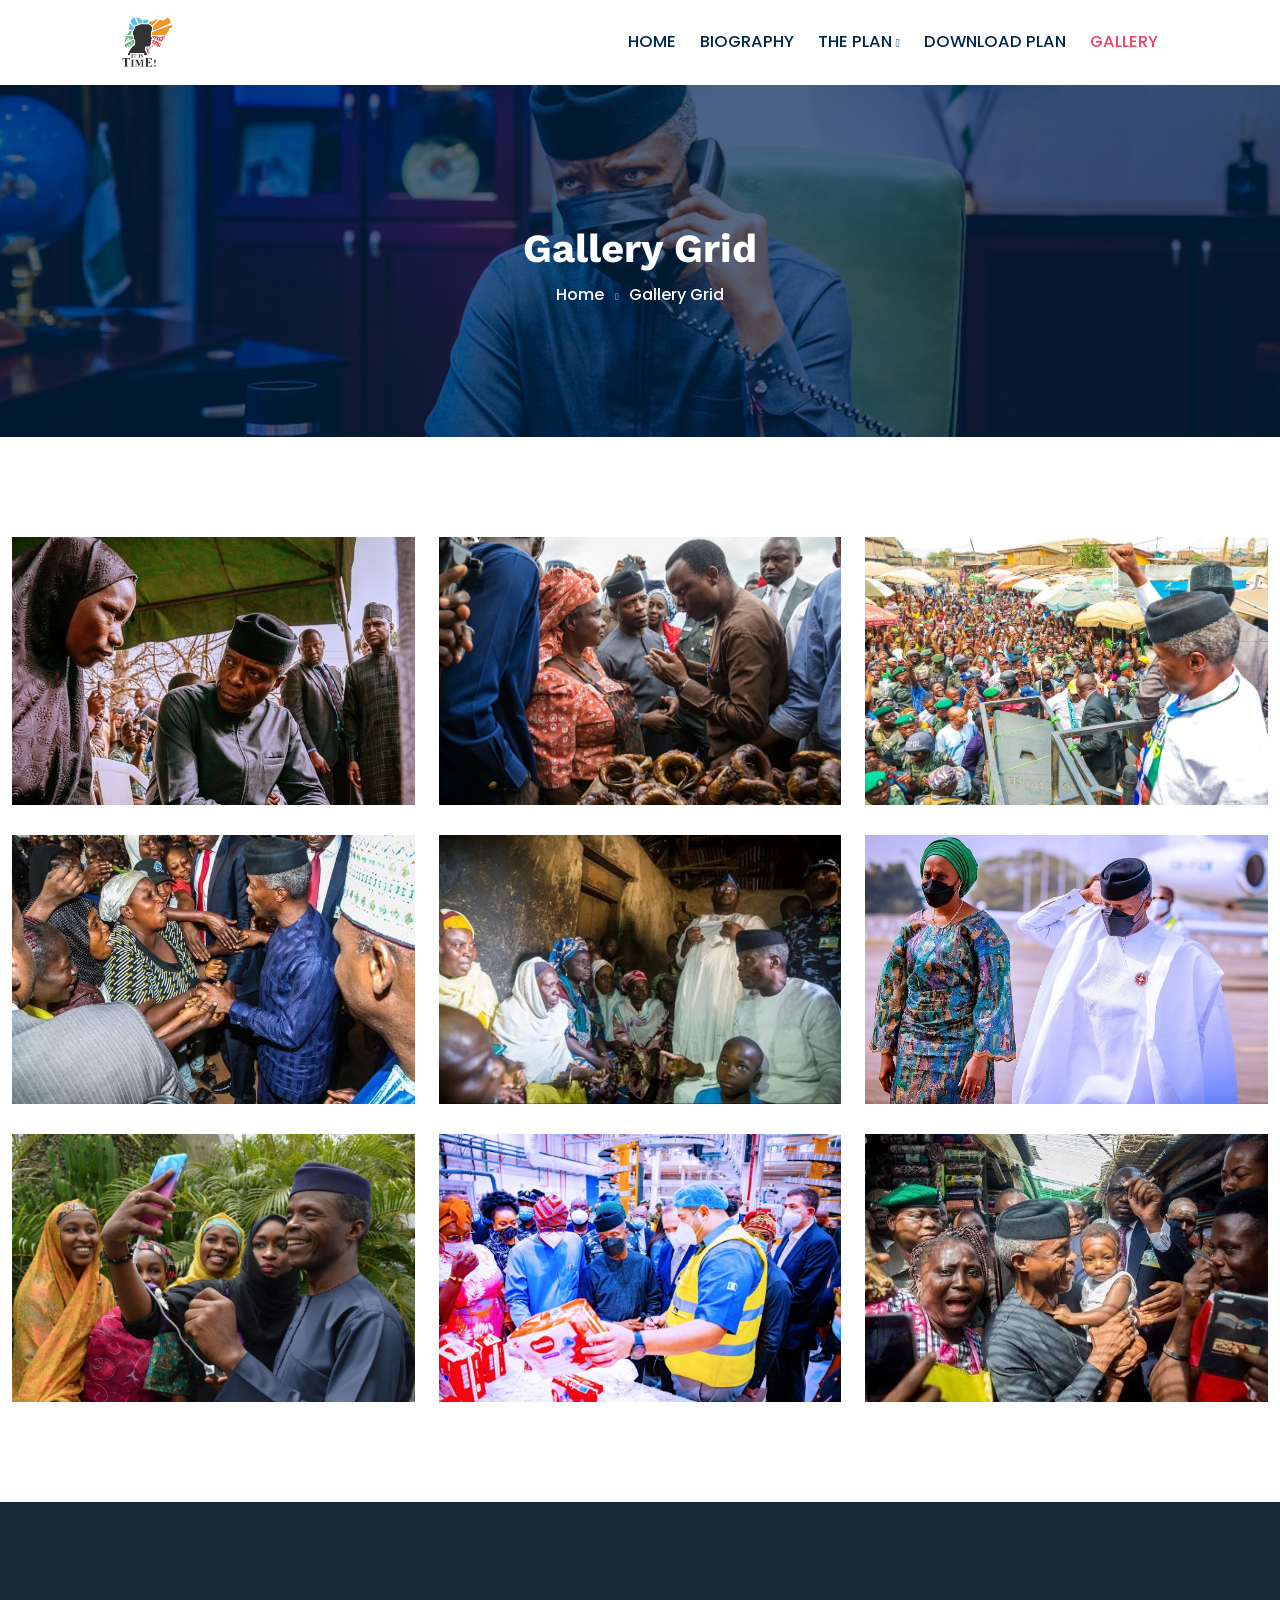
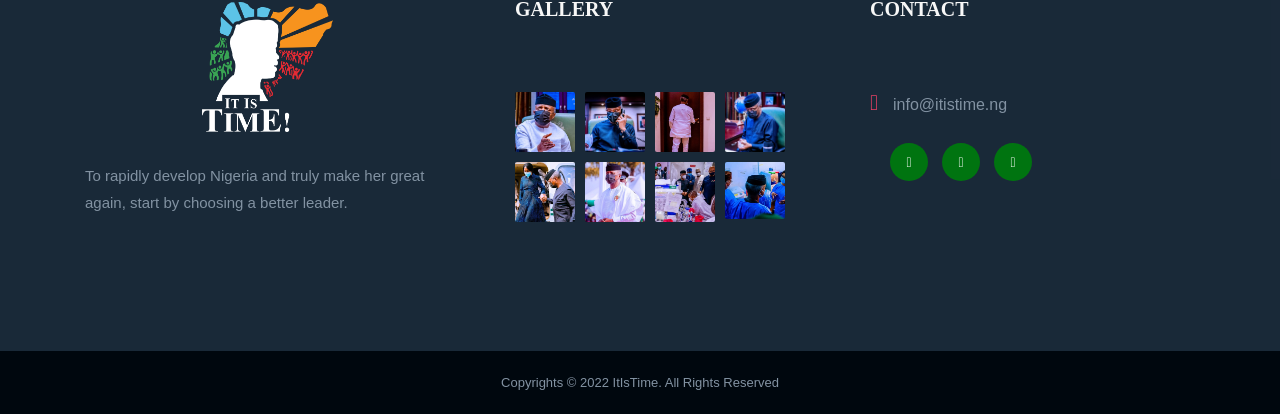
==== gallery.html @ 32c23d07 "First Version" ====
<!doctype html>
<html lang="en">
    
<!-- Mirrored from templates.envytheme.com/poxo/default/gallery.html by HTTrack Website Copier/3.x [XR&CO'2014], Thu, 12 May 2022 12:22:24 GMT -->
<head>
        <!-- Required meta tags -->
        <meta charset="utf-8">
        <meta name="viewport" content="width=device-width, initial-scale=1, shrink-to-fit=no">
        <link rel="stylesheet" href="itistime/css/bootstrap.min.css">
        <link rel="stylesheet" href="itistime/css/font-awesome.min.css">
        <link rel="stylesheet" href="itistime/style.css">
        <!-- Bootstrap Min CSS -->
        <link rel="stylesheet" href="assets/css/bootstrap.min.css">
        <!-- Animate Min CSS -->
        <link rel="stylesheet" href="assets/css/animate.min.css">
        <!-- Font Awesome Min CSS -->
        <link rel="stylesheet" href="assets/css/fontawesome.min.css">
        <!-- Owl Carousel Min CSS -->
        <link rel="stylesheet" href="assets/css/owl.carousel.min.css">
        <!-- Odometer Min CSS -->
        <link rel="stylesheet" href="assets/css/odometer.min.css">
        <!-- Magnific Popup Min CSS -->
        <link rel="stylesheet" href="assets/css/magnific-popup.min.css">
        <!-- FlatIcon CSS -->
        <link rel="stylesheet" href="assets/css/flaticon.css">
        <!-- MeanMenu CSS -->
        <link rel="stylesheet" href="assets/css/meanmenu.css">
        <!-- Swiper Min CSS -->
        <link rel="stylesheet" href="assets/css/swiper.min.css">
        <!-- Style CSS -->
        <link rel="stylesheet" href="assets/css/style.css">
        <!-- Responsive CSS -->
        <link rel="stylesheet" href="assets/css/responsive.css">

        <title>Gallery</title>

        <link rel="icon" type="image/png" href="itistime/Images/logo6.png">
    </head>

    <body>
<!-- Start Header Area -->
<header class="header-area">

    <!-- Start Navbar Area -->
    <div class="navbar-area">
        <div class="container">
        <div class="poxo-responsive-nav">
            <div class="container">
                <div class="poxo-responsive-menu">
                    <div class="logo">
                        <a href="index.html">
                            <img src="itistime/Images/logo6.png" alt="logo" style="height: 50px;">
                        </a>
                    </div>
                </div>
            </div>
        </div>
        </div>
<div class="container">
        <div class="poxo-nav">
            <div>
                <nav class="navbar navbar-expand-md navbar-light">
                    <a class="navbar-brand" href="index.html">
                        <img src="itistime/Images/logo6.png" alt="logo" style="height: 50px;">
                    </a>

                    <div class="collapse navbar-collapse mean-menu" id="navbarSupportedContent">
                        <ul class="navbar-nav">
                            <li class="nav-item"><a href="index.html" class="nav-link">Home</a></li>

                            <li class="nav-item"><a href="itistime/biography.html" class="nav-link">Biography</a></li>

                            <li class="nav-item"><a href="#" class="nav-link">The Plan <i class="fas fa-chevron-down"></i></a>
                                <ul class="dropdown-menu">
                                    <li class="nav-item"><a href="itistime/unified.html" class="nav-link">A Unified Country</a></li>

                                    <li class="nav-item"><a href="itistime/safecountry.html" class="nav-link">A Safe Country For All</a></li>

                                    <li class="nav-item"><a href="itistime/jobs.html" class="nav-link">Jobs and Opportunity</a></li>

                                    <li class="nav-item"><a href="itistime/investinginpeople.html" class="nav-link">Investing in People</a></li>
                                
                                    <li class="nav-item"><a href="itistime/infrastructure.html" class="nav-link">Infrastructure</a></li>

                                    <li class="nav-item"><a href="itistime/energy.html" class="nav-link">Achieving Energy Security for Nigeria</a></li>

                                    <li class="nav-item"><a href="itistime/inclusive.html" class="nav-link">An Inclusive Society</a></li>

                                    <li class="nav-item"><a href="itistime/foreignpolicy.html" class="nav-link">Foreign Policy</a></li>
                                </ul>
                            </li>

                            <li class="nav-item"><a href="itistime/plan.pdf" class="nav-link">Download Plan</a></li>

                            <li class="nav-item"><a href="gallery.html" class="nav-link active">Gallery</i></a></li>
                        </ul>

                    </div>
                </nav>
            </div>
        </div>
    </div>
    </div>
    </div>
    <!-- End Navbar Area -->

</header>
        <!-- End Header Area -->

        <!-- Start Page Title Area -->
        <div class="page-title-area item-bg3 jarallax" data-jarallax='{"speed": 0.3}'>
            <div class="container">
                <div class="page-title-content text-center">
                    <h2>Gallery Grid</h2>
                    <ul>
                        <li><a href="index.html">Home</a></li>
                        <li>Gallery Grid</li>
                    </ul>
                </div>
            </div>
        </div>
        <!-- End Page Title Area -->
        
        <!-- Start Gallery Area -->
        <section class="gallery-area pb-70 favour">
            <div class="container-fluid">
                <div class="row">
                    <div class="col-lg-4 col-sm-6 col-md-6">
                        <div class="single-gallery-box">
                            <img src="itistime/Images/Gallery/g1.jpg" alt="image">
                        </div>
                    </div>

                    <div class="col-lg-4 col-sm-6 col-md-6">
                        <div class="single-gallery-box">
                            <img src="itistime/Images/Gallery/g2.jpg" alt="image">
                        </div>
                    </div>

                    <div class="col-lg-4 col-sm-6 col-md-6">
                        <div class="single-gallery-box">
                            <img src="itistime/Images/Gallery/g10.jpg" alt="image">
                        </div>
                    </div>

                    <div class="col-lg-4 col-sm-6 col-md-6">
                        <div class="single-gallery-box">
                            <img src="itistime/Images/Gallery/g7.jpeg" alt="image">
                        </div>
                    </div>

                    <div class="col-lg-4 col-sm-6 col-md-6">
                        <div class="single-gallery-box">
                            <img src="itistime/Images/Gallery/g8.jpeg" alt="image">
                        </div>
                    </div>

                    <div class="col-lg-4 col-sm-6 col-md-6">
                        <div class="single-gallery-box">
                            <img src="itistime/Images/Gallery/g9.jpg" alt="image">
                        </div>
                    </div>

                    <div class="col-lg-4 col-sm-6 col-md-6">
                        <div class="single-gallery-box">
                            <img src="itistime/Images/Gallery/g11.jpg" alt="image">
                        </div>
                    </div>

                    <div class="col-lg-4 col-sm-6 col-md-6">
                        <div class="single-gallery-box">
                            <img src="itistime/Images/Gallery/g12.jpeg" alt="image">
                        </div>
                    </div>

                    <div class="col-lg-4 col-sm-6 col-md-6">
                        <div class="single-gallery-box">
                            <img src="itistime/Images/Gallery/g6.jpeg" alt="image">

                            <div class="gallery-content">
                                <h3><a href="#">National Action Party</a></h3>
                                <span class="category">Party</span>
                            </div>

                            <div class="plus-icon">
                                <a href="assets/img/gallery/9.jpg" class="popup-btn">
                                    <span></span>
                                </a>
                            </div>
                        </div>
                    </div>
                </div>
            </div>
        </section>
        <!-- End Gallery Area -->

        <!-- Start Footer Area -->
        <footer class="container-fluid sp-md-3 clearfix footer-2">

            <div class="container epd-x " style="padding-bottom: 60px;">
                <div class="col-lg-4 col-md-6 footer-2-column epd-x-r">
                    <!-- <h3 class="section-sub-heading-left-4">IT IS TIME</h3> -->
                    <center><img src="itistime/Images/logo7.png" alt="logo" style="height: 150px; padding-bottom: 20px;"></center>

                    <p class="ff-abee fz-15 tc-8 kh-26 pd-y-t-10 pd-y-b-35">To rapidly develop Nigeria and truly make her great again, start by choosing a better leader.</p><br/><br/><br/>
                </div>
               
                <div class="col-lg-4 col-md-6 footer-2-column pd-x-l-65 epd-x-r clearfix" style="padding-bottom: 50px;">
                    <h3 class="section-sub-heading-left-4">gallery</h3>
                    <ul>
                        <li class="footer-2-gallery pd-y-t-10 fl pd-x-r-10">
                            <img src="itistime/Images/Footer/f1.jpg" alt="" width="60px">
                        </li>
                        <li class="footer-2-gallery pd-y-t-10 fl pd-x-r-10">
                            <img src="itistime/Images/Footer/f2.jpg" alt="" width="60px">
                        </li>
                        
                        <li class="footer-2-gallery pd-y-t-10 fl pd-x-r-10">
                            <img src="itistime/Images/Footer/f4.jpg" alt="" width="60px">
                        </li>
                        <li class="footer-2-gallery pd-y-t-10 fl pd-x-r-10">
                            <img src="itistime/Images/Footer/f3.jpg" alt="" width="60px">
                        </li>
                        <li class="footer-2-gallery pd-y-t-10 fl pd-x-r-10">
                            <img src="itistime/Images/Footer/f5.jpg" alt="" width="60px">
                        </li>
                        <li class="footer-2-gallery pd-y-t-10 fl pd-x-r-10">
                            <img src="itistime/Images/Footer/f6.jpg" alt="" width="60px">
                        </li>
                        <li class="footer-2-gallery pd-y-t-10 fl pd-x-r-10">
                            <img src="itistime/Images/Footer/f8.jpg" alt="" width="60px">
                        </li>
                        <li class="footer-2-gallery pd-y-t-10 fl pd-x-r-10">
                            <img src="itistime/Images/Footer/f9.jpg" alt="" width="60px">
                        </li>
                    </ul>

                </div>
                <div class="col-lg-4 col-md-6 footer-2-column pd-x-l-40 epd-x-r">
                    <h3 class="section-sub-heading-left-4">contact</h3>
                    <ul>
                        <!-- <li class="footer-2-contact pd-y-t-10 pd-y-b-25"><i class="tc-2 fz-22 fa fa-phone"></i><span class="tc-8 pd-x-l-15 lh-10 fz-16 ff-abee fw-n">+234800000000</span></li> -->
                        <!-- <li class="footer-2-contact pd-y-t-10 pd-y-b-25"><i class="tc-2 fz-22 fa fa-map-marker"></i><span class="tc-8 pd-x-l-15 lh-10 fz-16 ff-abee fw-n">120D, Strikerate st, US1010A</span></li> -->
                        <li class="footer-2-contact pd-y-t-10"><i class="tc-2 fz-22 fa fa-paper-plane"></i><span class="tc-8 pd-x-l-15 lh-10 fz-16 ff-abee fw-n">info@itistime.ng</span></li>
                        <br/>

                    </ul>
                    <ul class="footer-3-social" style="padding-top: 50px; padding-left: 15px;">
                        <li class="tc-6 dib"><a href="https://www.facebook.com/profile.php?id=100076336263565" class="db"><i class="fa fa-facebook"></i></a></li>
                        <li class="tc-6 dib"><a href="https://www.instagram.com/p/CcLjNu8j-Pu/?igshid=MDJmNzVkMjY=" class="db"><i class="fa fa-instagram"></i></a></li>
                        <li class="tc-6 dib"><a href="https://twitter.com/ItIsTimeNG?t=brwU2X5fKikYbGHgkA--RA&s=09" class="db"><i class="fa fa-twitter"></i></a></li>
                    </ul>
                </div>
                <div class="clr"></div>
               
            </div>
        </footer>
        
        <!-- footer-two start -->
        
        <footer class="container-fluid epd-x pd-y-25 tc-bg-5">
            <div class="container epd-x">
                <div class="col-sm-12 epd-x">
                    <center><p class="fz-13 ff-abee lh-13 fw-n tc-8">Copyrights &copy; 2022 ItIsTime. All Rights Reserved</p></center>
                </div>
                
            </div>
        </footer>
        <!-- End Footer Area -->

        <div class="go-top"><i class="fas fa-chevron-up"></i><i class="fas fa-chevron-up"></i></div>

        <!-- jQuery Min JS -->
        <script data-cfasync="false" src="../../cdn-cgi/scripts/5c5dd728/cloudflare-static/email-decode.min.js"></script><script src="assets/js/jquery.min.js"></script>
        <!-- Popper Min JS -->
        <script src="assets/js/popper.min.js"></script>
        <!-- Bootstrap Min JS -->
        <script src="assets/js/bootstrap.min.js"></script>
        <!-- Owl Carousel Min JS -->
        <script src="assets/js/owl.carousel.min.js"></script>
        <!-- Magnific Popup Min JS -->
        <script src="assets/js/jquery.magnific-popup.min.js"></script>
        <!-- Appear Min JS -->
        <script src="assets/js/jquery.appear.min.js"></script>
        <!-- Odometer Min JS -->
        <script src="assets/js/odometer.min.js"></script>
        <!-- Swiper Min JS -->
        <script src="assets/js/swiper.min.js"></script>
        <!-- Parallax Min JS -->
        <script src="assets/js/parallax.min.js"></script>
        <!-- MeanMenu JS -->
        <script src="assets/js/jquery.meanmenu.js"></script>
        <!-- WOW Min JS -->
        <script src="assets/js/wow.min.js"></script>
        <!-- Form Validator Min JS -->
        <script src="assets/js/form-validator.min.js"></script>
        <!-- Contact Form Min JS -->
        <script src="assets/js/contact-form-script.js"></script>
        <!-- Main JS -->
        <script src="assets/js/main.js"></script>
    </body>

<!-- Mirrored from templates.envytheme.com/poxo/default/gallery.html by HTTrack Website Copier/3.x [XR&CO'2014], Thu, 12 May 2022 12:22:40 GMT -->
</html>
---- itistime/style.css ----
@import url("https://fonts.googleapis.com/css?family=Work+Sans:100,200,300,400,500,600,700,800,900&amp;display=swap");

/* ================================================================= */


/* ================================================================= */


/* ============================ CSS INDEX START ==================== 

1. primary reset
2. Text and Fonts
3. Section heading
4. Colors and Backgrounds
5. Margin and Padding
6. BacktoTop
7. Few other default classes
8. Index
9. Index-2
10. Other page header
11. Portfolio
12. Blog-1
13. Blog-2
14. Blog-single
15. Events-1
16. Events-2
17. Events-single
18. Team
19. Team-single
20. 404
21. Contact
22. Hidden-bar
23. Search-popup
24. Sticky menu
25. Scroll-to-top

============================= CSS INDEX END ===================== */


/* ================================================================= */


/* ======================= INFORMATION START ======================= 

    Template Name: Senator
    Template URI: #
    Description: This is html5 template
    Author: #
    Author URI: #
    Version: 1.0

=========================== INFORMATION END ======================== */


/* ================================================================= */


/* ========================== RESET START ========================== */


/* === primary reset start === */




@media only screen and (max-width: 900px) {
    div.landingimage {
      display: none;
    }
  }

  @media only screen and (max-width: 680px) {
    div.comment {
      display: none;
    }
  }
  

* {
    margin: 0px;
    padding: 0px;
    border: 0;
    outline: 0;
    box-sizing: border-box;
    -ms-box-sizing: border-box;
    -o-box-sizing: border-box;
    box-sizing: border-box;
}

body {
    overflow-x: hidden !important;
    font-size: 13px;
    font-family: 'Work Sans', sans-serif;
}

a {
    text-decoration: none;
    outline: 0 !important;
    -webkit-transition: all .3s linear;
    transition: all .3s linear;
}

a:hover,
a:active,
a:visited,
a:focus {
    text-decoration: none;
    color: inherit;
    background: inherit;
    !important outline: 0 !important;
}

a:focus {
    border: 0 !important;
}

ol,
ul,
li {
    list-style-type: none;
    margin-top: 0;
    margin-bottom: 0;
    padding-left: 0;
}

h1,
h2,
h3,
h4,
h5,
h6 {
    margin: 0;
    font-family: 'Work Sans', sans-serif;
}

h1 {
    font-size: 48px;
}

h2 {
    font-size: 28px;
}

p {
    margin-bottom: 0;
    font-family: 'Work Sans', sans-serif;
}

input,
textarea {
    border: 0;
    outline: 0 !important;
    box-shadow: none !important;
    resize: none;
    background-color: transparent;
    -webkit-transition: all .2s linear;
    transition: all .2s linear;
}

input:focus,
textarea:focus {
    box-shadow: none !important;
    border: 0;
    outline: 0 !important;
    box-shadow: none;
}

textarea::-webkit-input-placeholder,
input::-webkit-input-placeholder {
    -webkit-transition: all .3s linear;
    transition: all .3s linear;
}

textarea::-moz-placeholder,
input::-moz-placeholder {
    -webkit-transition: all .3s linear;
    transition: all .3s linear;
}

textarea:-ms-input-placeholder,
input:-ms-input-placeholder {
    -webkit-transition: all .3s linear;
    transition: all .3s linear;
}

textarea::placeholder,
input::placeholder {
    -webkit-transition: all .3s linear;
    transition: all .3s linear;
}

button {
    border: 0;
}

img {
    max-width: 100%;
}

::-moz-selection {
    background: #007410;
    color: #fff;
    text-shadow: none;
}

::selection {
    background: #007410;
    color: #fff;
    text-shadow: none;
}

.list-inline {
    margin-left: 0;
}

.list-inline > li {
    margin-left: 0;
    padding-left: 0;
    padding-right: 0;
}


/* === primary reset start === */


/* === text-format start === */

.fl {
    float: left;
}

.fr {
    float: right;
}

.fn {
    float: none;
}

.db {
    display: block;
}

.dib {
    display: inline-block;
}

.dn {
    display: none;
}


/*font-size */

.fz-75 {
    font-size: 75px;
}

.fz-45 {
    font-size: 45px;
}

.fz-42 {
    font-size: 42px;
}

.fz-40 {
    font-size: 40px;
}

.fz-36 {
    font-size: 36px;
}

.fz-35 {
    font-size: 35px;
}

.fz-32 {
    font-size: 32px;
}

.fz-24 {
    font-size: 24px;
}

.fz-22 {
    font-size: 22px;
}

.fz-20 {
    font-size: 20px;
}

.fz-18 {
    font-size: 18px;
}

.fz-16 {
    font-size: 16px;
}

.fz-15 {
    font-size: 15px;
}

.fz-14 {
    font-size: 14px;
}

.fz-13 {
    font-size: 13px;
}

.fz-12 {
    font-size: 12px;
}

.fz-11 {
    font-size: 11px;
}

.fz-10 {
    font-size: 10px;
}

.fw-b {
    font-weight: bold;
}

.fw-sb {
    font-weight: 600;
}

.fw-n {
    font-weight: normal;
}

.fw-l {
    font-weight: lighter;
}

.ff-abee {
    font-family: 'Work Sans', sans-serif;
}

.ff-ssp {
    font-family: "Work Sans";
}

.ff-ssp-l {
    font-family: "Work Sans";
}

.ls-75 {
    letter-spacing: .75px;
}

.ls-50 {
    letter-spacing: .50px;
}

.ls-30 {
    letter-spacing: .30px;
}

.ls-15 {
    letter-spacing: .15px;
}

.ls-10 {
    letter-spacing: .10px;
}

.ls-0 {
    letter-spacing: 0px;
}

.lh-10 {
    line-height: 10px;
}

.lh-11 {
    line-height: 11px;
}

.lh-12 {
    line-height: 12px;
}

.lh-13 {
    line-height: 13px;
}

.lh-14 {
    line-height: 14px;
}

.lh-15 {
    line-height: 15px;
}

.lh-28 {
    line-height: 28px;
}

.lh-26 {
    line-height: 26px;
}

.lh-23 {
    line-height: 23px;
}

.lh-17 {
    line-height: 17px;
}

.lh-20 {
    line-height: 20px;
}

.lh-15 {
    line-height: 15px;
}

.lh-30 {
    line-height: 30px;
}

.lh-40 {
    line-height: 40px;
}

.lh-50 {
    line-height: 50px;
}

.lh-56 {
    line-height: 56px;
}

.lh-68 {
    line-height: 68px;
}

.lh-n {
    line-height: none;
}


/* font-face */


/* section heading */

.section-heading-center {
    font-family: "Work Sans";
    font-size: 35px;
    color: #00264a;
    font-weight: bold;
    text-align: center;
    line-height: 44px;
    letter-spacing: 0;
    text-transform: uppercase;
    margin-bottom: 55px;
    position: relative;
}

.section-heading-center-2 {
    font-family: "Work Sans";
    font-size: 22px;
    color: #fff;
    font-weight: bold;
    text-align: center;
    line-height: 15px;
    letter-spacing: 0;
    text-transform: uppercase;
    margin-bottom: 74px;
    position: relative;
}

.section-heading-center-3 {
    font-family: "Work Sans";
    font-size: 35px;
    color: #fff;
    font-weight: bold;
    text-align: center;
    line-height: 23px;
    letter-spacing: 0;
    text-transform: uppercase;
    margin-bottom: 84px;
    position: relative;
}

.section-heading-center-detail {
    font-family: 'Work Sans', sans-serif;
    font-size: 17px;
    font-weight: normal;
    text-align: center;
    color: #6e6c6c;
    padding-bottom: 100px;
    /* line-height: 11px; */
}

.section-heading-center:after {
    position: absolute;
    content: url(../Senator/img/background/section-header-1.png);
    left: 50%;
    top: 46px;
    -webkit-transform: translateX(-50%);
    transform: translateX(-50%);
}

.section-heading-center-2:after {
    position: absolute;
    content: url(../Senator/img/background/section-header-5.png);
    left: 50%;
    top: 46px;
    -webkit-transform: translateX(-50%);
    transform: translateX(-50%);
}

.section-heading-center-3:after {
    position: absolute;
    content: url(../Senator/img/background/section-header-5.png);
    left: 50%;
    top: 46px;
    -webkit-transform: translateX(-50%);
    transform: translateX(-50%);
}

.section-heading-left {
    font-family: "Work Sans";
    font-size: 35px;
    color: #00264a;
    font-weight: bold;
    text-align: left;
    line-height: 23px;
    letter-spacing: 0;
    text-transform: uppercase;
    margin-bottom: 40px;
    position: relative;
}

.section-heading-left-detail {
    font-family: 'Work Sans', sans-serif;
    font-size: 15px;
    font-weight: normal;
    text-align: left;
    color: #777777;
    padding-bottom: 70px;
    line-height: 25px;
}

.section-heading-left:after {
    position: absolute;
    content: url(../Senator/img/background/section-header-2.png);
    left: 0;
    top: 35px;
}

.section-sub-heading-left {
    font-family: "Work Sans";
    font-size: 22px;
    color: #00264a;;
    font-weight: bold;
    text-align: left;
    line-height: 42px;
    letter-spacing: 0;
    text-transform: uppercase;
    margin-bottom: 30px;
    position: relative;
}

.section-sub-heading-left:after {
    position: absolute;
    content: url(../Senator/img/background/section-header-2.png);
    left: 0;
    top: 35px;
}

.section-sub-heading-left-2 {
    font-family: "Work Sans";
    font-size: 22px;
    color: #222222;
    font-weight: bold;
    text-align: left;
    line-height: 30px;
    letter-spacing: 0;
    text-transform: uppercase;
    margin-bottom: 20px;
    position: relative;
}

.section-sub-heading-left-2:after {
    position: absolute;
    content: url(../Senator/img/background/section-header-2.png);
    left: 0;
    top: 35px;
}

.section-sub-heading-left-3 {
    font-family: "Work Sans";
    font-size: 22px;
    color: #222222;
    font-weight: bold;
    text-align: left;
    line-height: 30px;
    letter-spacing: 0;
    text-transform: uppercase;
    margin-bottom: 20px;
    position: relative;
}

.section-sub-heading-left-3:after {
    position: absolute;
    content: url(../Senator/img/background/section-header-3.png);
    right: 0;
    top: 35px;
}

.section-sub-heading-left-4 {
    font-family: "Work Sans";
    font-size: 20px;
    color: #f7f7f7;
    font-weight: bold;
    text-align: left;
    line-height: 15px;
    letter-spacing: 0;
    text-transform: uppercase;
    margin-bottom: 65px;
    position: relative;
}

.section-sub-heading-left-4:after {
    position: absolute;
    content: url(../Senator/img/background/section-header-2.png);
    left: 0;
    top: 35px;
}

.section-sub-heading-left-5 {
    font-family: "Work Sans";
    font-size: 20px;
    color: #222222;
    font-weight: bold;
    text-align: left;
    line-height: 15px;
    letter-spacing: 0;
    text-transform: uppercase;
    margin-bottom: 65px;
    position: relative;
}

.section-sub-heading-left-5:after {
    position: absolute;
    content: url(../Senator/img/background/section-header-2.png);
    left: 0;
    top: 25px;
}

.section-sub-heading-left-6 {
    font-family: "Work Sans";
    font-size: 26px;
    color: #222222;
    font-weight: bold;
    text-align: left;
    line-height: 15px;
    letter-spacing: 0;
    text-transform: uppercase;
    margin-bottom: 65px;
    position: relative;
}

.section-sub-heading-left-6:after {
    position: absolute;
    content: url(../Senator/img/background/section-header-2.png);
    left: 0;
    top: 300%;
}

.section-sub-heading-left-7 {
    font-family: "Work Sans";
    font-size: 25px;
    color: #222222;
    font-weight: bold;
    text-align: left;
    line-height: 15px;
    letter-spacing: 0;
    text-transform: uppercase;
    margin-bottom: 65px;
    position: relative;
}

.section-sub-heading-left-7:after {
    position: absolute;
    content: url(../Senator/img/background/section-header-2.png);
    left: 0;
    top: 250%;
}


/* section heading end */


/*button design start*/

a.btn-one,
.btn-one {
    height: 42px;
    width: 150px;
    background: #e0162b;
    text-align: center;
    text-transform: uppercase;
    color: #fff;
    letter-spacing: .80px;
    font-size: 13px;
    font-weight: bold;
    line-height: 42px;
    font-family: "Work Sans";
    border-radius: 2px;
    -webkit-transition: all .3s linear;
    transition: all .3s linear;
    overflow: hidden;
    position: relative;
    cursor: pointer;
    letter-spacing: .8px;
}

a.btn-one:hover,
.btn-one:hover {
    background: #007410;
}

.btn-two,
a.btn-two {
    height: 42px;
    width: 150px;
    background: #007410;
    text-align: center;
    text-transform: uppercase;
    color: #fff;
    letter-spacing: .80px;
    font-size: 13px;
    font-weight: bold;
    line-height: 42px;
    font-family: "Work Sans";
    border-radius: 2px;
    -webkit-transition: all .3s linear;
    transition: all .3s linear;
    overflow: hidden;
    position: relative;
    cursor: pointer;
    letter-spacing: .8px;
}

.btn-two:hover,
a.btn-two:hover {
    background: #e0162b;
    color: #fff;
}

a.btn-three,
.btn-three {
    height: 42px;
    width: 150px;
    background: #fff;
    text-align: center;
    text-transform: uppercase;
    color: #222222;
    letter-spacing: .80px;
    font-size: 13px;
    font-weight: bold;
    line-height: 42px;
    font-family: "Work Sans";
    border-radius: 2px;
    letter-spacing: .8px;
    -webkit-transition: all .3s linear;
    transition: all .3s linear;
    overflow: hidden;
    position: relative;
    cursor: pointer;
}

a.btn-three:hover,
a.btn-three:focus,
.btn-three:hover,
.btn-three:focus {
    background: #fff;
    ;
}

a.btn-four,
.btn-four {
    height: 42px;
    width: 220px;
    background: #fff;
    text-align: center;
    text-transform: uppercase;
    color: #007410;
    letter-spacing: .80px;
    font-size: 13px;
    font-weight: bold;
    line-height: 42px;
    font-family: "Work Sans";
    border-radius: 2px;
    -webkit-transition: all .3s linear;
    transition: all .3s linear;
    overflow: hidden;
    position: relative;
    cursor: pointer;
}

a.btn-four:hover,
.btn-four:hover {
    background: #e0162b;
    color: #fff;
}

a.btn-five,
.btn-five {
    height: 42px;
    width: 180px;
    background: #e0162b;
    text-align: center;
    text-transform: uppercase;
    color: #fff;
    letter-spacing: .80px;
    font-size: 13px;
    font-weight: bold;
    line-height: 42px;
    font-family: "Work Sans";
    border-radius: 2px;
    -webkit-transition: all .3s linear;
    transition: all .3s linear;
    overflow: hidden;
    position: relative;
    cursor: pointer;
}

a.btn-five:hover,
.btn-five:hover {
    background: #fff;
    color: #007410;
}

a.btn-six,
.btn-six {
    height: 42px;
    width: 120px;
    background: #e0162b;
    text-align: center;
    text-transform: uppercase;
    color: #fff;
    letter-spacing: .80px;
    font-size: 13px;
    font-weight: bold;
    line-height: 42px;
    font-family: "Work Sans";
    border-radius: 2px;
    -webkit-transition: all .3s linear;
    transition: all .3s linear;
    overflow: hidden;
    position: relative;
    cursor: pointer;
}

a.btn-six:hover,
.btn-six:hover {
    background: #fff;
    color: #007410;
}

a.btn-seven,
.btn-seven {
    height: 42px;
    width: 170px;
    background: #e0162b;
    text-align: center;
    text-transform: uppercase;
    color: #fff;
    letter-spacing: .80px;
    font-size: 13px;
    font-weight: bold;
    line-height: 42px;
    font-family: "Work Sans";
    border-radius: 2px;
    -webkit-transition: all .3s linear;
    transition: all .3s linear;
    overflow: hidden;
    position: relative;
    cursor: pointer;
}

a.btn-seven:hover,
.btn-seven:hover {
    background: #007410;
    color: #fff;
}

a.btn-eight,
.btn-eight {
    height: 42px;
    width: 160px;
    text-align: center;
    text-transform: uppercase;
    color: #fff;
    background: #007410;
    letter-spacing: .80px;
    font-size: 13px;
    font-weight: bold;
    line-height: 42px;
    font-family: "Work Sans";
    border-radius: 2px;
    -webkit-transition: all .3s linear;
    transition: all .3s linear;
    overflow: hidden;
    position: relative;
    cursor: pointer;
}

a.btn-eight:hover,
.btn-eight:hover {
    background: #e0162b;
    color: #fff;
}

/*Button design end*/

.italic {
    font-style: italic;
}


/*form focus*/

form input[type=text]:focus,
form input[type=number]:focus,
form input[type=email]:focus,
form textarea:focus {}


/*form focus end*/


/* colors */

.tc-1 {
    color: #01550c;
}

.tc-2 {
    color: #ed4266;
}

.tc-3 {
    color: #00264a;
}

.tc-4 {
    color: #00264a;
}

.tc-5 {
    color: #a5d1fe;
}

.tc-6 {
    color: #ffffff;
}

.tc-7 {
    color: #e6e6e6;
}

.tc-8 {
    color: #8292a2;
}

.tc-9 {
    color: #dddddd;
}

.tc-10 {
    color: #d1d1d1;
}

.tc-11 {
    color: #f7f7f7;
}

.tc-12 {
    color: #e9e9e9;
}

.tc-13 {
    color: #e4e4e4;
}

.tc-bg-1 {
    background: #fafafa;
}

.tc-bg-2 {
    background: #007410;
}

.tc-bg-3 {
    background: transparent;
}

.tc-bg-4 {
    background: #011223;
}

.tc-bg-5 {
    background: #00070e;
}

.tc-bg-6 {
    background: #e0162b;
}

.tc-bg-7 {
    background: #fff;
}

.tc-bg-8 {
    background: #024283;
}

.tc-bg-9 {
    background: #000000;
}

.tc-bg-10 {
    background: #f9f9f9;
}


/* colors end */


/* === text-format end === */


/* === theme padding and margin start === */

.center {
    margin: 0 auto;
}

.m-x-l-112 {
    margin-left: 112px;
}

.m-x-r-50 {
    margin-right: 50px;
}

.m-x-l-40 {
    margin-left: 40px;
}

.m-x-l-22 {
    margin-left: 22px;
}

.m-x-r-22 {
    margin-right: 22px;
}

.m-x-l-20 {
    margin-left: 20px;
}

.m-x-r-20 {
    margin-right: 20px;
}

.m-x-l-10 {
    margin-left: 10px;
}

.m-x-r-10 {
    margin-right: 10px;
}

.m-x-l-7 {
    margin-left: 7px;
}

.m-x-r-7 {
    margin-right: 7px;
}

.m-x-r-30 {
    margin-right: 30px;
}

.m-x-r-40 {
    margin-right: 40px;
}

.m-y-b-70 {
    margin-bottom: 70px;
}

.m-y-b-60 {
    margin-bottom: 60px;
}

.m-y-b-58 {
    margin-bottom: 58px;
}

.m-y-b-50 {
    margin-bottom: 50px;
}

.m-y-b-45 {
    margin-bottom: 45px;
}

.m-y-b-35 {
    margin-bottom: 35px;
}

.m-y-b-30 {
    margin-bottom: 30px;
}

.m-y-b-25 {
    margin-bottom: 25px;
}

.m-y-b-20 {
    margin-bottom: 20px;
}

.m-y-t-80 {
    margin-top: 80px;
}

.m-y-t-53 {
    margin-top: 53px;
}

.m-y-t-50 {
    margin-top: 50px;
}

.m-y-t-40 {
    margin-top: 40px;
}

.m-y-t-25 {
    margin-top: 25px;
}
/*section-padding start*/
.sp-lg {
    padding-top: 150px;
    padding-bottom: 150px;
}

.sp-lg-2 {
    padding-top: 138px;
    padding-bottom: 138px;
}

.sp-lg-3 {
    padding-top: 204px;
    padding-bottom: 150px;
}

.sp-lg-4 {
    padding-top: 217px;
}

.sp-lg-5 {
    padding-top: 172px;
    padding-bottom: 172px;
}

.sp-lg-6 {
    padding-top: 150px;
    padding-bottom: 217px;
}

.sp-lg-7 {
    padding-top: 150px;
}

.sp-lg-8 {
    padding-top: 150px;
}

.sp-lg-9 {
    padding-top: 145px;
    padding-bottom: 145px;
}

.sp-lg-10 {
    padding-top: 180px;
    padding-bottom: 150px;
}

.sp-lg-11 {
    padding-top: 120px;
    padding-bottom: 150px;
}
.sp-lg-12 {
    padding-top: 150px;
    padding-bottom: 210px;
}


.sp-md {
    padding-top: 75px;
    padding-bottom: 75px;
}

.sp-md-2 {
    padding-top: 90px;
    padding-bottom: 90px;
}

.sp-md-3 {
    padding-top: 100px;
    /* padding-bottom: 80px; */
}

.sp-md-4 {
    padding-top: 105px;
    padding-bottom: 105px;
}

.sp-md-5 {
    padding-top: 140px;
    padding-bottom: 120px;
}

.sp-md-6 {
    padding-top: 107px;
    padding-bottom: 140px;
}

.sp-md-7 {
    padding-top: 110px;
}

.sp-md-8 {
    padding-top: 90px;
    padding-bottom: 110px;
}

.sp-md-9 {
    padding-top: 108px;
    padding-bottom: 70px;
}

.sp-md-10 {
    padding-top: 108px;
    padding-bottom: 125px;
}

/*section-padding end*/
.em {
    margin-left: 0 !important;
    margin-right: 0 !important;
    margin-top: 0 !important;
    margin-bottom: 0 !important;
}

.epd {
    padding-left: 0 !important;
    padding-right: 0 !important;
    padding-top: 0 !important;
    padding-bottom: 0 !important;
}

.epd-x {
    padding-left: 0 !important;
    padding-right: 0 !important;
}

.epd-x-r {
    padding-right: 0 !important;
}

.epd-x-l {
    padding-left: 0 !important;
}

.epd-y {
    padding-top: 0 !important;
    padding-bottom: 0 !important;
}

.epd-y-t {
    padding-top: 0 !important;
}

.epd-y-b {
    padding-bottom: 0 !important;
}

.pd-x-25 {
    padding-left: 25px;
    padding-right: 25px;
}

.pd-x-23 {
    padding-left: 23px;
    padding-right: 23px;
}

.pd-x-10 {
    padding-left: 10px;
    padding-right: 10px;
}

.pd-x-11 {
    padding-left: 11px;
    padding-right: 11px;
}

.pd-x-l-5 {
    padding-left: 5px;
}

.pd-x-r-5 {
    padding-right: 5px;
}

.pd-x-l-8 {
    padding-left: 8px;
}

.pd-x-r-8 {
    padding-right: 8px;
}

.pd-x-l-10 {
    padding-left: 10px;
}

.pd-x-r-10 {
    padding-right: 10px;
}

.pd-x-l-12p5 {
    padding-left: 12.5px;
}

.pd-x-r-12p5 {
    padding-right: 12.5px;
}

.pd-x-l-15 {
    padding-left: 15px;
}

.pd-x-r-15 {
    padding-right: 15px;
}

.pd-x-r-150 {
    padding-right: 150px;
}

.pd-x-20 {
    padding-left: 20px;
    padding-right: 20px;
}

.pd-x-l-20 {
    padding-left: 20px;
}

.pd-x-r-20 {
    padding-right: 20px;
}

.pd-x-l-25 {
    padding-left: 25px;
}

.pd-x-r-25 {
    padding-right: 25px;
}

.pd-x-l-35 {
    padding-left: 35px;
}

.pd-x-r-35 {
    padding-right: 35px;
}

.pd-x-30 {
    padding-left: 30px;
    padding-right: 30px;
}

.pd-x-l-30 {
    padding-left: 30px;
}

.pd-x-r-30 {
    padding-right: 30px;
}

.pd-x-40 {
    padding-left: 40px;
    padding-right: 40px;
}

.pd-x-l-40 {
    padding-left: 40px;
}

.pd-x-r-40 {
    padding-right: 40px;
}

.pd-x-l-43 {
    padding-left: 43px;
}

.pd-x-r-43 {
    padding-right: 43px;
}

.pd-x-l-45 {
    padding-left: 45px;
}

.pd-x-r-45 {
    padding-right: 45px;
}

.pd-x-l-50 {
    padding-left: 50px;
}

.pd-x-r-50 {
    padding-right: 50px;
}

.pd-x-l-55 {
    padding-left: 55px;
}

.pd-x-r-55 {
    padding-right: 55px;
}

.pd-x-l-58 {
    padding-left: 58px;
}

.pd-x-r-58 {
    padding-right: 58px;
}

.pd-x-l-60 {
    padding-left: 60px;
}

.pd-x-r-60 {
    padding-right: 60px;
}

.pd-x-l-65 {
    padding-left: 65px;
}

.pd-x-r-65 {
    padding-right: 65px;
}

.pd-x-l-70 {
    padding-left: 50px;
}

.pd-x-r-70 {
    padding-right: 70px;
}

.pd-x-l-75 {
    padding-left: 75px;
}

.pd-x-r-75 {
    padding-right: 75px;
}

.pd-x-l-110 {
    padding-left: 110px;
}

.pd-x-l-100 {
    padding-left: 100px;
}

.pd-x-r-100 {
    padding-right: 100px;
}

.pd-x-53 {
    padding-left: 53px;
    padding-right: 53px;
}

.pd-x-l-85 {
    padding-left: 85px;
}

.pd-x-r-85 {
    padding-right: 85px;
}

.pd-x-l-90 {
    padding-left: 90px;
}

.pd-x-r-90 {
    padding-right: 90px;
}

.pd-x-l-22 {
    padding-left: 22px;
}

.pd-x-r-22 {
    padding-right: 22px;
}

.pd-y-47 {
    padding-top: 47px;
    padding-bottom: 47px;
}

.pd-y-40 {
    padding-top: 40px;
    padding-bottom: 40px;
}

.pd-y-25 {
    padding-top: 25px;
    padding-bottom: 25px;
}

.pd-y-20 {
    padding-top: 20px;
    padding-bottom: 20px;
}

.pd-y-15 {
    padding-top: 15px;
    padding-bottom: 15px;
}

.pd-y-10 {
    padding-top: 10px;
    padding-bottom: 10px;
}

.pd-y-t-102 {
    padding-top: 102px;
}

.pd-y-t-90 {
    padding-top: 90px;
}

.pd-y-t-80 {
    padding-top: 80px;
}

.m-y-t-90 {
    margin-top: 90px;
}

.m-y-t-67 {
    margin-top: 67px;
}

.m-y-t-60 {
    margin-top: 60px;
}

.pd-y-t-75 {
    padding-top: 75px;
}

.pd-y-t-70 {
    padding-top: 70px;
}

.pd-y-t-65 {
    padding-top: 65px;
}

.pd-y-t-60 {
    padding-top: 60px;
}

.pd-y-60 {
    padding-top: 60px;
    padding-bottom: 60px;
}

.pd-y-t-55 {
    padding-top: 55px;
}

.pd-y-t-53 {
    padding-top: 53px;
}

.pd-y-t-40 {
    padding-top: 40px;
}

.pd-y-t-37 {
    padding-top: 37px;
}

.pd-y-t-35 {
    padding-top: 10px;
}

.pd-y-t-25 {
    padding-top: 25px;
}

.pd-y-t-23 {
    padding-top: 23px;
}

.pd-y-t-20 {
    padding-top: 20px;
}

.pd-y-b-120 {
    padding-bottom: 120px;
}

.pd-y-b-80 {
    padding-bottom: 80px;
}

.pd-y-b-85 {
    padding-bottom: 85px;
}

.pd-y-b-60 {
    padding-bottom: 60px;
}

.pd-y-b-55 {
    padding-bottom: 55px;
}

.pd-y-b-52 {
    padding-bottom: 52px;
}

.pd-y-b-45 {
    padding-bottom: 45px;
}

.pd-y-b-43 {
    padding-bottom: 43px;
}

.pd-y-b-40 {
    padding-bottom: 40px;
}

.pd-y-b-35 {
    /* padding-bottom: 35px; */
}

.pd-y-b-25 {
    padding-bottom: 25px;
}

.pd-y-b-20 {
    padding-bottom: 20px;
}

.pd-y-t-15 {
    padding-top: 15px;
}

.pd-y-b-15 {
    padding-bottom: 15px;
}

.pd-y-b-5 {
    padding-bottom: 5px;
}

.pd-y-t-3 {
    padding-top: 3px;
}

.m-y-t-55 {
    margin-top: 55px;
}

.m-y-t-35 {
    margin-top: 35px;
}

.m-y-t-30 {
    margin-top: 30px;
}

.pd-y-30 {
    padding-top: 30px;
    padding-bottom: 30px;
}

.pd-y-35 {
    padding-top: 35px;
    padding-bottom: 35px;
}

.pd-y-b-30 {
    padding-bottom: 30px;
}

.pd-y-t-30 {
    padding-top: 30px;
}

.pd-y-t-32 {
    padding-top: 32px;
}

.pd-y-b-27 {
    padding-bottom: 27px;
}

.pd-y-t-5 {
    padding-top: 5px;
}

.pd-y-b-5 {
    padding-bottom: 5px;
}

.pd-y-t-4 {
    padding-top: 4px;
}

.pd-y-b-4 {
    padding-bottom: 4px;
}

.pd-y-t-10 {
    padding-top: 10px;
}

.pd-y-b-10 {
    padding-bottom: 10px;
}

.pd-y-50 {
    padding-top: 50px;
    padding-bottom: 50px;
}

.pd-y-t-50 {
    padding-top: 50px;
}

.pd-y-b-50 {
    padding-bottom: 50px;
}

.pd-y-54 {
    padding-top: 54px;
    padding-bottom: 54px;
}

.pd-y-t-54 {
    padding-top: 54px;
}

.pd-y-b-54 {
    padding-bottom: 54px;
}

.row-10 {
    margin-left: -10px;
    margin-right: -10px;
}

.vam {
    vertical-align: middle;
}

.vat {
    vertical-align: top;
}

.vab {
    vertical-align: bottom;
}


/* === theme padding and margin end === */


/* ==== OTHER DEFAULT CLASSES  ==== */

.clr {
    clear: both;
}


/* position relative and absolute start */

.pos-r {
    position: relative;
}

.pos-tl,
.pos-tr,
.pos-bl,
.pos-br {
    position: absolute;
}

.pos-tl {
    top: 0;
    left: 0;
}

.pos-tr {
    top: 0;
    right: 0;
}

.pos-bl {
    bottom: 0;
    left: 0;
}

.pos-br {
    bottom: 0;
    right: 0;
}


/* position relative and absolute end */


/*cursor code*/

.cp {
    cursor: pointer;
}


/* ==== OTHER DEFAULT CLASSES END  ==== */


/* =========================== RESET END =========================== */


/* ================================================================= */


/* ================================================================= */


/* ========================= header-area start ========================= */

header .header-left > li {
    /* border-left: 1px solid #1868b9; */
}

.header-left ul.dropdown-menu {
    display: block !important;
    -webkit-transition: all .3s linear;
    transition: all .3s linear;
    -webkit-transform-origin: top;
    transform-origin: top;
    -webkit-transform: scaleY(0) translateX(-50%);
    transform: scaleY(0) translateX(-50%);
    width: 150px;
    position: absolute;
    top: 100%;
    left: 50%;
}

.header-left .open>ul.dropdown-menu {
    -webkit-transition: all .3s linear;
    transition: all .3s linear;
    -webkit-transform: scaleY(1) translateX(-50%);
    transform: scaleY(1) translateX(-50%);
    width: 150px;
    position: absolute;
    top: 100%;
    left: 50%;
    padding-top: 0;
    padding-bottom: 0;
}

.header-left .open>ul.dropdown-menu li a {
    color: #007410;
    border-bottom: 1px solid #007410;
    -webkit-transition: all .3s linear;
    transition: all .3s linear;
}

.header-left .open>ul.dropdown-menu li a:hover {
    background: #007410;
    color: #fff;
}

header .header-right > li {
    /* border-right: 1px solid #1868b9; */
}

header .header-left > li:last-child {
    border-right: 1px solid #eeeeee;
}

header .header-right > li:last-child {
    /* border-left: 1px solid #1868b9; */
}


/* ========================== header-area end ============================ */


/* -========================= nav-area start ============================= */

.hidden-bar-opener-wrapper {
    display: none;
}

div.nav-item > ul.nav-right > li {
    color: #007410;
    float: right;
    text-transform: uppercase;
    line-height: 10px;
    font-size: 15px;
    font-family: "Work Sans";
    /* font-weight: bold; */
    position: relative;
}


div.nav-item > ul.nav-right > li:hover {
    color: #746c00;
}

div.nav-item > ul.nav-right > li.active {
    color: #746c00;
}




div.nav-item > ul.nav-right > li > a {
    padding: 45px 40px 40px 10px;
    position: relative;
    display: block;
}

div.nav-item > ul.nav-right > li > a > i {
    color: #e0162b;
    padding-left: 10px;
    font-size: 10px;
    font-weight: normal;
}


div.nav-item > ul.nav-right > li > ul.dropdown-1 {
    position: absolute;
    top: 120%;
    left: 0;
    background: rgb(1, 17, 0);
    z-index: 999;
    -webkit-transition: all .3s ease;
    transition: all .3s ease;
    opacity: 0;
    visibility: hidden;
    width: 300px;
}

div.nav-item > ul.nav-right > li:hover > ul.dropdown-1 {
    top: 100%;
    opacity: 1;
    visibility: visible;
}

div.nav-item > ul.nav-right > li > ul.dropdown-1 li:not(:last-child) {
    border-bottom: 1px solid #ffffff;
}

div.nav-item > ul.nav-right > li > ul.dropdown-1 li > a {
    display: block;
    padding: 12px 50px 12px 20px;
    -webkit-transition: all .3s ease;
    transition: all .3s ease;
    line-height: 20px;
    color: #fff;
}

div.nav-item > ul.nav-right > li > ul.dropdown-1 li > a:hover {
    color: #ffffff;
    background: #883939;
    transition: .5s ease;
}

.nav-item span {
    padding-left: 20px;
    padding-right: 20px;
    border-left: 1px solid #e9e9e9;
    border-right: 1px solid #e9e9e9;
    margin-top: 55px;
    margin-bottom: 55px;
    line-height: 10px;
}

div.nav-item > ul.nav-right > li:after {
    content: url(../Senator/img/background/section-header-4.png);
    position: absolute;
    top: 55%;
    left: 10px;
    opacity: 0;
    -webkit-transition: all .3s linear;
    transition: all .3s linear;
}


.nav .nav-item li.active:after {
    opacity: 1;
}


/* -========================= nav-area end ============================= */


/* =========================== slider area start ======================== */

.rev-bullet .tp-bullet {
    height: 10px;
    width: 10px;
    background: #b2cbe5;
    border-radius: 2px;
    -webkit-transition: all .3s linear;
    transition: all .3s linear;
    color: #b2cbe5;
    position: relative;
    display: block;
}

.rev-bullet .tp-bullet:hover,
.rev-bullet .tp-bullet.selected {
    background: #007410;
    color: #007410;
}

.rev-bullet-text {
    content: "0000";
}

.rev-bullet .tp-bullet:first-of-type:before {
    content: "01";
    position: absolute;
    left: -30px;
    top: -3px;
}

.rev-bullet .tp-bullet:nth-of-type(2):before {
    content: "02";
    position: absolute;
    left: -30px;
    top: -3px;
}

.rev-bullet .tp-bullet:last-of-type:before {
    content: "03";
    position: absolute;
    left: -30px;
    top: -3px;
}


/*carousel-news area start*/

.carousel-news {
    position: absolute;
    top: 100%;
    left: 0;
    -webkit-transform: translateY(-50%);
    transform: translateY(-50%);
    z-index: 80;
    max-height: 110px;
    line-height: 110px;
}

.carousel-news-content-slide {
    position: relative;
    overflow: hidden;
    width: 80.5%;
    padding-right: 150px !important;
    z-index: -5;
    padding-left: 60px !important;
    background: #fff;
}

.carousel-news-content-slide-2 {
    position: relative;
    background: #f6f6f6;
    overflow: hidden;
    width: 80.5%;
    padding-right: 150px !important;
    z-index: -5;
    padding-left: 60px !important;
}

.carousel-news-content-left {
    background: #e0162b !important;
    z-index: 100;
}

.carousel-news-content-left-2 {
    background: #007410 !important;
    z-index: 100;
}

.carousel-news-content-slide-wrapper {
    background: #fff;
    z-index: 0;
}

.carousel-news-content-left:before {
    content: "";
    height: 100%;
    width: 45px;
    background: #e0162b;
    position: absolute;
    top: 0;
    right: -30px;
    -webkit-transform: skewX(15deg);
    transform: skewX(15deg);
    z-index: -5;
}

.carousel-news-content-left-2:before {
    content: "";
    height: 100%;
    width: 45px;
    background: #007410;
    position: absolute;
    top: 0;
    right: -30px;
    -webkit-transform: skewX(15deg);
    transform: skewX(15deg);
    z-index: -5;
}

.carousel-news-control {
    height: 36px;
    position: absolute;
    width: 36px;
    text-align: center;
    line-height: 36px;
    color: #cccccc;
    background: #fff;
    -webkit-transition: all .3s linear;
    transition: all .3s linear;
    border: 1px solid #ececec;
    border-radius: 50%;
    padding-bottom: 5px;
    font-size: 12px;
}

.carousel-news-control.fa-chevron-left {
    right: 40px;
    top: 17px;
}

.carousel-news-control.fa-chevron-right {
    right: 40px;
    top: 55px;
}

.carousel-news-control:hover {
    background: #ececec;
}


/* =========================== slider area end ======================== */


/* -========================= welcome area start ============================= */

.welcome:before {
    content: "";
    height: 55px;
    width: 100%;
    background: transparent;
}

.welcome {
    background: url(../Senator/img/background/welcome-1.png);
    background-size: cover;
    background-position: center top;
    background-repeat: no-repeat;
    background-attachment: fixed;
}

.welcome-left {
    background: #fff;
    background-clip: content-box;
    position: relative;
}

.welcome-left .welcome-left-content {
    border: 3px solid #f3f3f3;
    padding-top: 80px;
    padding-right: 90px;
    padding-left: 235px;
    padding-bottom: 200px;
    display: block;
}

.welcome-left-absolute {
    position: absolute;
    top: 40px;
    left: 15px;
}

.welcome-right-content {
    padding-top: 106px;
    padding-bottom: 106px;
}

.welcome-right-content-text {
    position: relative;
    padding-left: 34px;
}

.welcome-right-content-text-absolute {
    position: absolute;
    top: 0;
    left: -85px;
    height: 75px;
    width: 75px;
    color: #fff;
    background: #e0162b;
    text-align: center;
    line-height: 65px;
    font-size: 24px;
    border-radius: 50%;
    border: 4px solid #f6d8db;
    -webkit-transition: all .3s linear;
    transition: all .3s linear;
    overflow: hidden;
    z-index: 10;
}

.welcome-right-content-text-absolute:before {
    content: "";
    height: 100%;
    width: 100%;
    background: #007410;
    display: block;
    padding-right: 76px;
    position: absolute;
    left: 0;
    top: 0;
    -webkit-transition: all .3s linear;
    transition: all .3s linear;
    border-radius: 50%;
    z-index: -100;
    -webkit-transform: scale(0);
    transform: scale(0);
    opacity: 1;
}

.welcome-right-content-text:hover .welcome-right-content-text-absolute {
    background: #007410;
    border-color: #d5e1ed;
}

.welcome-right-content-text:hover .welcome-right-content-text-absolute:before {
    -webkit-transform: scale(1);
    transform: scale(1);
    opacity: 1;
}


/* -========================= welcome area end ============================= */


/* ========================== programs area start ====================== */

.programs-item {
    border: 1px solid #eaeaea;
}

.programs-item-img-holder {
    position: relative;
    display: block;
    clear: both;
    max-width: 370px;
}

.programs-item-img-date {
    height: 90px;
    width: 90px;
    border-radius: 2px;
    border-bottom: 1px solid #e9e9e9;
    border-top: 1px solid #e9e9e9;
    border-right: 1px solid #e9e9e9;
    border-left: 3px solid #e0162b;
    position: absolute;
    background: #fff;
    top: 50%;
    left: calc(100% - 50px);
    -webkit-transform: translateY(-50%);
    transform: translateY(-50%);
}

.programs-item-img-holder:before {
    content: "";
    height: 100%;
    width: 100%;
    max-width: 370px;
    display: block;
    background: rgba(0, 82, 165, .8);
    position: absolute;
    top: 0;
    left: 0;
    -webkit-transform: scaleY(.4);
    transform: scaleY(.4);
    visibility: hidden;
    opacity: 0;
    -webkit-transition: all .3s linear;
    transition: all .3s linear;
}

.programs-item-img-holder:after {
    content: "\f105";
    font-family: "Flaticon";
    height: 44px;
    width: 44px;
    border-radius: 50%;
    display: block;
    background: #fff;
    color: #222222;
    text-align: center;
    line-height: 44px;
    font-size: 24px;
    position: absolute;
    top: -10%;
    left: 50%;
    -webkit-transform: translate(-50%, -50%);
    transform: translate(-50%, -50%);
    -webkit-transition: all .3s linear;
    transition: all .3s linear;
    opacity: 0;
}

.programs-item:hover .programs-item-img-holder:after {
    top: 50%;
    opacity: 1;
}

.programs-item:hover .programs-item-img-holder:before {
    -webkit-transform: scaleY(1);
    transform: scaleY(1);
    visibility: visible;
    opacity: 1;
}

.programs-item .col-sm-8 a h4 {
    -webkit-transition: all .3s linear;
    transition: all .3s linear;
}

.programs-item .col-sm-8 a h4:hover {
    color: #007410;
}


/* ========================== programs area end ====================== */


/* ====================== promises area start ========================== */

.mixit-control {
    margin-top: -10px;
    padding-bottom: 22px;
    line-height: 10px;
    position: relative;
}

.mixit-control:after {
    content: "";
    width: 100%;
    height: 1px;
    background: #e7e7e7;
    position: absolute;
    bottom: 0;
    left: 0;
}

.mixit-control > ul {
    text-align: center;
}

.mixit-control ul li {
    position: relative;
    display: inline-block;
}

.mixit-control ul li.active:after {
    opacity: 1;
}

.mixit-control ul li:after {
    content: "";
    height: 3px;
    width: calc(100% - 30px);
    background: #e0162b;
    position: absolute;
    top: calc(100% + 23px);
    left: 0;
    -webkit-transform: translateX(15px);
    transform: translateX(15px);
    opacity: 0;
    -webkit-transition: all .3s linear;
    transition: all .3s linear;
}

.mixit-control ul li:hover:after {
    opacity: 1;
}

.mixit:after {
    content: '';
    display: inline-block;
    width: 100%;
}

.mixit .item,
.mixit .gap {
    display: inline-block;
    width: 49%;
}

.mixit .mix {
    display: none;
    -webkit-backface-visibility: hidden;
    position: relative;
}


/* Flex box progressive enhancements: */

.mixit {
    height: 890px;
    display: -webkit-flex;
    -webkit-flex-flow: column wrap;
    -webkit-justify-content: flex-start;
    -webkit-align-content: flex-start;
}

@media all and (min-width: 270px) {
    .mixit .mix,
    .mixit .gap {
        width: 33.3333333333%;
    }
}

.mixit .mix .overlay {
    height: 100%;
    width: 100%;
    background: rgba(0, 82, 165, .7);
    border-radius: 3px;
    position: absolute;
    left: 0;
    bottom: 0;
    -webkit-transition: all .3s linear;
    transition: all .3s linear;
    opacity: 0;
    visibility: hidden;
}

.mixit .mix:hover .overlay {
    left: 10px;
    bottom: 10px;
    opacity: 1;
    visibility: visible;
}

.mixit .mix .overlay-content {
    margin-top: 135px;
    display: block;
}


/* ====================== promises area end ========================== */


/* ====================== our-promises area start ========================== */

.our-promises {
/*    margin-bottom: 60px;*/
}

.our-promises-content-absolute {
    position: absolute;
    left: 50%;
    top: -25px;
    -webkit-transform: translateX(-50%);
    transform: translateX(-50%);
}


/* ====================== our-promises area end ========================== */


/* ======================== callout area start =========================== */

.callout,
.callout-2 {
    position: relative;
}

.callout:before {
    content: "";
    background: url(../Senator/img/background/callout-1.png);
    background-attachment: fixed;
    background-position: top left;
    background-repeat: no-repeat;
    background-size: cover;
    height: 100%;
    width: 100%;
    position: absolute;
    top: 0;
    left: 0;
    display: block;
    clear: both;
    z-index: -10;
}

.callout-2:before {
    content: "";
    background: url(../Senator/img/background/callout-2.png);
    background-attachment: fixed;
    background-position: top left;
    background-repeat: no-repeat;
    background-size: cover;
    height: 100%;
    width: 100%;
    position: absolute;
    top: 0;
    left: 0;
    display: block;
    clear: both;
    z-index: -10;
}

.callout:after,
.callout-2:after {
    content: "";
    height: 100%;
    width: 100%;
    background: rgba(0, 82, 165, .8);
    position: absolute;
    top: 0;
    left: 0;
    display: block;
    z-index: -5;
}

.callout-btn {
    display: -webkit-flex;
    display: -moz-flex;
    display: -ms-flex;
    display: -o-flex;
    display: -webkit-box;
    display: -ms-flexbox;
    display: flex;
    -webkit-box-pack: center;
    -webkit-justify-content: center;
    -ms-flex-pack: center;
    justify-content: center;
    z-index: 10;
}


/* ======================== callout area end =========================== */


/* ========================== politicians area start ========================= */

.politicians-img-wrapper-2:hover {
    -webkit-transform: translateX(-100px);
    transform: translateX(-100px);
}

.politicians-img-wrapper-1,
.politicians-img-wrapper-2,
.politicians-img-wrapper-3 {
    -webkit-transition: all.3s linear;
    transition: all.3s linear;
    position: relative
}

.politicians-img-overlay-1 {
    height: 450px;
    width: 300px;
    background: rgba(255, 255, 255, .8);
    border: 1px solid #f8f8f8;
    display: block;
    padding-left: 27px;
    padding-right: 15px;
    position: absolute;
    top: 0;
    left: 120px;
    -webkit-transform: scaleX(0);
    transform: scaleX(0);
    -webkit-transition: all .3s linear;
    transition: all .3s linear;
}

.politicians-img-overlay-2 {
    height: 450px;
    width: 320px;
    background: rgba(255, 255, 255, .8);
    border: 1px solid #f8f8f8;
    display: block;
    padding-left: 27px;
    padding-right: 15px;
    position: absolute;
    top: 0;
    left: 165px;
    -webkit-transform: scaleX(0);
    transform: scaleX(0);
    -webkit-transition: all .3s linear;
    transition: all .3s linear;
}

.politicians-img-overlay-3 {
    height: 450px;
    width: 300px;
    background: rgba(255, 255, 255, .8);
    border: 1px solid #f8f8f8;
    display: block;
    padding-left: 27px;
    padding-right: 15px;
    position: absolute;
    top: 0;
    right: 120px;
    -webkit-transform: scaleX(0);
    transform: scaleX(0);
    -webkit-transition: all .3s linear;
    transition: all .3s linear;
}

.politicians-img-wrapper-1:hover .politicians-img-overlay-1,
.politicians-img-wrapper-2:hover .politicians-img-overlay-2,
.politicians-img-wrapper-3:hover .politicians-img-overlay-3 {
    -webkit-transform: scaleX(1);
    transform: scaleX(1);
}

.politicians-img-overlay-social {
    height: 38px;
    width: 38px;
    background: #444444;
    border-radius: 50%;
    text-align: center;
    line-height: 38px;
    color: #fff;
    font-size: 12px;
    float: left;
    margin-right: 9px;
    margin-top: 25px;
    -webkit-transition: all .3s linear;
    transition: all .3s linear;
    cursor: pointer;
}

.politicians-img-overlay-3 .politicians-img-overlay-social {
    float: right;
    margin-right: 0;
    margin-left: 9px;
}

.politicians-img-overlay-social:hover {
    background: #007410;
}


/* ========================== politicians area end ========================= */


/* ========================= news area start ============================= */

.news-content-img-holder {
    position: relative;
    max-width: 370px;
}

.news-content-img-holder img {
    border-radius: 2px;
}

.news-content-img-date {
    height: 70px;
    width: 70px;
    border-radius: 2px;
    border-left: 1px solid #e9e9e9;
    border-top: 1px solid #e9e9e9;
    border-right: 1px solid #e9e9e9;
    border-bottom: 3px solid #e0162b;
    position: absolute;
    background: #fff;
    top: -30px;
    left: 50%;
    -webkit-transform: translateX(-50%);
    transform: translateX(-50%);
}

.news-btn-wrapper {
    display: -webkit-flex;
    display: -moz-flex;
    display: -ms-flex;
    display: -o-flex;
    display: -webkit-box;
    display: -ms-flexbox;
    display: flex;
    -webkit-box-pack: center;
    -webkit-justify-content: center;
    -ms-flex-pack: center;
    justify-content: center;
}


/* ========================= news area end ============================= */


/* ========================== client area start ========================= */

.client-carousel-item {
    height: 100px;
    width: 158px;
    border: 1px solid #efefef;
    border-radius: 2px;
    position: relative;
}

.client-carousel-item img {
    position: absolute;
    top: 50%;
    left: 50%;
    -webkit-transform: translate(-50%, -50%);
    transform: translate(-50%, -50%);
}

.client .owl-controls {
    display: none;
}


/* ========================== client area end ========================= */


/* =========================footer area start =========================*/

#footer-1-subscribe-mail {
    height: 45px;
    width: 100%;
    background: #051a30;
    font-size: 13px;
    font-family: 'Work Sans', sans-serif;
    font-weight: normal;
    color: #007410;
    padding-left: 30px;
    padding-right: 60px;
    padding-top: 17px;
    padding-bottom: 17px;
    line-height: 10px;
    border-radius: 3px;
}

#footer-1-subscribe-btn {
    height: 45px;
    width: 55px;
    color: #fff;
    background: #00070e;
    text-align: center;
    line-height: 45px;
    border-radius: 3px;
    font-size: 20px;
    position: absolute;
    right: 0;
    top: 0;
}

.footer-top div i {
    font-size: 26px;
    height: 60px;
    width: 60px;
    line-height: 60px;
    text-align: center;
    display: inline-block;
    color: #fff;
    font-weight: normal;
    border: 2px solid #007410;
    border-radius: 50%;
}

.footer-recent-posts-img {
    width: 80px;
    float: left;
}

#footer-1-send-name,
#footer-1-send-mail {
    height: 45px;
    width: 100%;
    margin-bottom: 20px;
    background: #051a30;
    font-size: 13px;
    font-family: 'Work Sans', sans-serif;
    font-weight: normal;
    color: #007410;
    padding-left: 30px;
    padding-right: 60px;
    padding-top: 17px;
    padding-bottom: 17px;
    line-height: 10px;
    border-radius: 3px;
}

#footer-1-send-message {
    height: 62px;
    width: 100%;
    margin-bottom: 20px;
    background: #051a30;
    font-size: 13px;
    font-family: 'Work Sans', sans-serif;
    font-weight: normal;
    color: #007410;
    padding-left: 30px;
    padding-right: 60px;
    padding-top: 17px;
    padding-bottom: 17px;
    line-height: 10px;
    border-radius: 3px;
}

footer.pd-y-25 > .container > p {
    line-height: 8px;
}
/* =========================footer area end =========================*/


/* ======================================================================== */


/* ============================== index end ============================== */


/* ======================================================================== */


/* ======================================================================== */


/* ============================ index-2 start ============================ */


/* ======================================================================== */


/* ============================= header-2 area start ====================== */
.header-2 div {
    line-height: 0;
}


#home-2-search-form {
    position: relative;
}

#home-2-search-text {
    width: 100%;
    font-family: 'Work Sans', sans-serif;
    font-size: 13px;
    color: #007410;
    padding-top: 15px;
    padding-bottom: 15px;
    line-height: 10px;
    border-bottom: 1px solid #e4e4e4;
    margin-top: 4px;
    padding-right: 20px;
}

#home-2-search-btn {
    font-size: 15px;
    color: #dcdcdc;
    padding-top: 15px;
    padding-bottom: 15px;
    background: transparent;
    position: absolute;
    top: 0;
    right: 0;
    margin-top: 4px;
}


/* ============================= header-2 area end ====================== */


/* ============================== nav-2 area start ======================= */

div.nav-item-2 ul.nav-left > li {
    display: inline-block;
    font-weight: bold;
    font-size: 15px;
    font-family: "Work Sans";
    color: #fff;
    position: relative;
}

div.nav-item-2 ul.nav-left > li a {
    display: block;
    padding: 25px 60px 25px 0;
    line-height: 10px;
    color: #fff;
    -webkit-transition: all .3s linear;
    transition: all .3s linear;
}

div.nav-item-2 ul.nav-left > li > a:hover {
    color: rgba(255, 255, 255, .6)
}

div.nav-item-2 ul.nav-left > li > a.active {
    color: rgba(255, 255, 255, .6)
}

div.nav-item-2 ul.nav-left > li:last-child a {
    padding-right: 0;
}

div.nav-item-2 ul.nav-left > li a > i {
    padding-left: 8px;
    font-size: 12px;
    font-weight: normal;
}

div.nav-item-2 ul.nav-left > li > ul.dropdown-2 {
    position: absolute;
    top: 120%;
    left: 0;
    z-index: 999;
    background: #151516;
    width: 230px;
    opacity: 0;
    visibility: hidden;
    -webkit-transition: all .3s ease;
    transition: all .3s ease;
}

div.nav-item-2 ul.nav-left > li > ul.dropdown-2 li:not(:last-child) {
    border-bottom: 1px solid #ffffff;
}

div.nav-item-2 ul.nav-left > li > ul.dropdown-2 li a {
    padding-top: 17px;
    padding-bottom: 17px;
    padding-left: 15px;
    -webkit-transition: all .3s ease;
    transition: all .3s ease;
}

div.nav-item-2 ul.nav-left > li:hover > ul.dropdown-2 {
    top: 100%;
    visibility: visible;
    opacity: 1;
}

div.nav-item-2 ul.nav-left > li > ul.dropdown-2 li:hover a {
    background: #e0162b;
}

nav .nav-2-social a.tc-6 {
    color: #fff;
    border-left: 1px solid #1e71c4;
    -webkit-transition: all .3s linear;
    transition: all .3s linear;
}

nav .nav-2-social a.tc-6:hover {
    color: rgba(255, 255, 255, .6)
}

.btn-donate-now {
    -webkit-transition: all .3s linear;
    transition: all .3s linear;
}

.btn-donate-now:hover {
    background: #e0162b;
}


/* ============================== nav-2 area end ======================= */


/* ======================== slider-2 area start =========================== */

#slider2 .tp-bannertimer {
    background: rgba(255, 0, 0, .9);
    top: auto !important;
    bottom: 0 !important;
}

#slider2 .slider-2-nav {
    height: 53px;
    width: 53px;
    text-align: center;
    font-size: 18px;
    font-weight: normal;
    line-height: 53px !important;
    background: rgba(0, 82, 165, .7);
    border-radius: 50%;
    -webkit-transition: all .3s linear;
    transition: all .3s linear;
}

#slider2 .tparrows:before {
    line-height: 53px;
    color: #fff;
    -webkit-transition: 1s all .3s ease;
    transition: 1s all .3s ease;
}

#slider2 .tparrows:hover:before {
    color: #000000;
}

#slider2 .slider-2-nav:hover {
    background: rgba(255, 255, 255, .7);
}

#slider2 .slider-2-nav:hover {
    color: #333333;
}

#slider2 .slider2-bullet .tp-bullet {
    height: 8px;
    width: 8px;
    background: #d5d5d5;
    border-radius: 2px;
    -webkit-transition: all .3s linear;
    transition: all .3s linear;
}

#slider2 .slider2-bullet .tp-bullet:hover,
#slider2 .slider2-bullet .tp-bullet.selected {
    height: 10px;
    width: 10px;
    background: #e0162b;
    ;
}


/* ======================== slider-2 area end =========================== */


/* ============================ welcome-2 start =========================== */

.welcome-2-content {
    border: 1px solid #003d83;
    position: relative;
    max-height: 240px;
    border-radius: 2px;
    -webkit-transition: all .3s linear;
    transition: all .3s linear;
}

.welcome-2-content:hover .welcome-2-content-absolute {
    width: 75px;
}

.welcome-2-content-absolute {
    height: 70px;
    width: 70px;
    box-shadow: 0px 0px 0px 5px rgba(150, 160, 190, .6);
    border-radius: 50%;
    text-align: center;
    font-size: 20px;
    line-height: 70px;
    background: #002952;
    color: #fff;
    position: absolute;
    -webkit-transition: all .2s ease-in;
    transition: all .2s ease-in;
    top: 0;
    left: 50%;
    -webkit-transform: translate(-50%, -50%);
    transform: translate(-50%, -50%);
}

.welcome-2-content:hover {
    -webkit-transform: scale(1.05, 1.2);
    transform: scale(1.05, 1.2);
}

.welcome-2-bottom > div.col-sm-6 > img {
    width: 77%;
}
/* ============================ welcome-2 end =========================== */


/*goals and events area start*/

.accordion {
    margin-bottom: 20px;
    position: relative;
    border: 1px solid #ececec;
    box-sizing: border-box;
}

.team-single-page .accordion {
    margin-bottom: 30px;
    position: relative;
    border: 1px solid #ececec;
    box-sizing: border-box;
}

.accordion.last {
    margin-bottom: 9px;
}

.accordion .acc-btn h2 {
    /* padding-left: 87px; */
    padding-top: 19px;
    padding-bottom: 17px;
    line-height: 28px;
}

.accordion .acc-btn .img-box {
    display: none;
}

.accordion .acc-btn.active .img-box {
    display: block;
}

.accordion .acc-btn.active .img-box img {
    height: 250px;
}

.accordion .acc-btn .toggle-icon {
    height: 30px;
    line-height: 30px;
    position: absolute;
    left: 35px;
    bottom: 50%;
    -webkit-transform: translateY(50%);
    transform: translateY(50%);
    width: 30px;
    line-height: 30px;
    background: #e0162b;
}

.accordion .acc-btn.active .toggle-icon {
    background: #007410;
    bottom: 25px;
}

.accordion .acc-btn .toggle-icon.left {
    color: #fff;
    height: 30px;
    width: 30px;
    border-radius: 50%;
    text-align: center;
}

.accordion .acc-btn .toggle-icon .plus::before {
    font-size: 14px;
    font-weight: 300;
    -webkit-transition: all 0.3s ease 0s;
    transition: all 0.3s ease 0s;
    position: absolute;
    line-height: 30px;
    top: 0;
    left: 0;
    width: 100%;
}

.accordion-box .accordion .acc-btn.active .toggle-icon .plus {
    opacity: 0;
}

.accordion-box .accordion .acc-btn .toggle-icon .minus::before {
    font-size: 14px;
    font-weight: 300;
    -webkit-transition: all 0.3s ease 0s;
    transition: all 0.3s ease 0s;
    position: absolute;
    line-height: 30px;
    left: 30px;
    top: 0;
    left: 0;
    width: 100%;
}

.accordion-box .accordion .acc-btn.active .toggle-icon .minus::before {
    opacity: 1;
    border-radius: 50%;
    background: #007410;
}

.accordion-box .accordion .acc-content.collapsed {
    display: block;
}

.accordion-box .accordion .acc-content {
    display: none;
}

.accordion-box .accordion .acc-btn.active .acc-content {
    display: block;
}

.accordion-box .accordion .acc-content p {
    padding-top: 0;
    padding-left: 35px;
    padding-right: 45px;
    padding-bottom: 17px;
}


/*goals and events area end*/


/* =========================== counter area start ===================== */

.counter-2 {
    background: url(../Senator/img/background/counter-1.png);
    background-repeat: no-repeat;
    background-size: cover;
    background-attachment: fixed;
    background-position: center top;
    position: relative;
    z-index: -5;
}

.counter-2:after {
    content: "";
    height: 100%;
    width: 100%;
    background: rgba(0, 0, 0, .9);
    position: absolute;
    top: 0;
    left: 0;
    display: block;
    z-index: -2;
}

.counter-2-content {
    z-index: 100;
    position: relative;
}

.counter-2-content p {
    -webkit-transform: rotate(270deg);
    transform: rotate(270deg);
    position: absolute;
    top: 60px;
    left: 125px;
}


/* =========================== counter area end ===================== */


/* ====================== progress area start ============================ */

.progress-2-left {
    position: relative;
    z-index: 2;
}

.progress-2-left:before {
    content: "";
    background: url(../Senator/img/background/progress-1.png);
    background-repeat: no-repeat;
    background-position: right top;
    position: absolute;
    height: 100%;
    width: 100%;
    top: 0;
    left: 0;
    background-size: cover;
    z-index: -2;
}

.progress-2-left:after {
    content: "";
    height: 100%;
    width: 100%;
    background: rgba(0, 0, 0, .9);
    position: absolute;
    top: 0;
    left: 0;
    z-index: -1;
}

.progress-2-left-content {
    z-index: 5;
}

.progress-2-left-content p {
    max-width: 554px;
    margin: 0 auto;
}

.progress-2-left-btn {
    display: -webkit-flex;
    display: -moz-flex;
    display: -ms-flex;
    display: -o-flex;
    display: -webkit-box;
    display: -ms-flexbox;
    display: flex;
    -webkit-box-pack: center;
    -webkit-justify-content: center;
    -ms-flex-pack: center;
    justify-content: center;
}

.progress-2-right {
    display: -webkit-flex;
    display: -moz-flex;
    display: -ms-flex;
    display: -o-flex;
    display: -webkit-box;
    display: -ms-flexbox;
    display: flex;
    -webkit-box-pack: center;
    -webkit-justify-content: center;
    -ms-flex-pack: center;
    justify-content: center;
    -webkit-box-align: center;
    -webkit-align-items: center;
    -ms-flex-align: center;
    align-items: center
}


/* =========================progress-2 area end ======================== */


/* ======================== politicians-2 start ========================== */

.politicians-2 img {
    border-bottom: 5px solid #e9e9e9;
}


/* =========================== politicians-2 end ============================= */


/* ======================== carousel news-2 start =========================== */

.carousel-news-2 {
    left: 50%;
    -webkit-transform: translate(-50%, -50%);
    transform: translate(-50%, -50%);
}


/* ======================== carousel news-2 end =========================== */


/* ============================ news and media start ======================= */

.client-2-media-img {
    height: 100px;
    display: -webkit-flex;
    display: -moz-flex;
    display: -ms-flex;
    display: -o-flex;
    display: -webkit-box;
    display: -ms-flexbox;
    display: flex;
    -webkit-box-align: center;
    -webkit-align-items: center;
    -ms-flex-align: center;
    align-items: center;
}


/* ========================== news and media end ========================== */


/* ============================ footer area start ==================== */

.footer-2 {
    position: relative;
    clear: both
}

.footer-2:before {
    content: "";
    height: 100%;
    width: 100%;
    background: url(../Senator/img/background/footer-1.png);
    background-attachment: fixed;
    background-position: center bottom;
    background-repeat: no-repeat;
    background-size: cover;
    position: absolute;
    top: 0;
    left: 0;
    display: block;
    z-index: -5;
}

.footer-2:after {
    content: "";
    height: 100%;
    width: 100%;
    background: rgba(1, 18, 35, .9);
    position: absolute;
    top: 0;
    left: 0;
    z-index: -2;
    display: block;
}

.footer-2-gallery img {
    border-radius: 2px;
}

#footer-2-newsletter-mail {
    height: 45px;
    background: #fff;
    padding-left: 30px;
    padding-top: 18px;
    padding-bottom: 18px;
    border-radius: 3px;
    font-size: 13px;
    font-family: 'Work Sans', sans-serif;
    color: #007410;
    line-height: 10px;
    margin-left: 15px;
    margin-right: 13px;
    width: 62%;
}

#footer-2-newsletter-submit {
    height: 45px;
    line-height: 45px;
    text-align: center;
    font-size: 13px;
    font-weight: bold;
    font-family: "Work Sans";
    color: #fff;
    background: #007410;
    width: 25%;
    text-transform: uppercase;
    border-radius: 3px;
    -webkit-transition: all .3s linear;
    transition: all .3s linear;
}

#footer-2-newsletter-submit:hover {
    background: #e0162b;
}

.footer-2-nav {
    border-left: 1px solid #768593;
    border-right: 1px solid #4d5761;
}

.footer-2-nav:last-child {
    border-left: none;
}

.footer-2-nav:first-child {
    border-right: none;
}

.footer-2-nav > a {
    -webkit-transition: all .3s linear;
    transition: all .3s linear;
}

.footer-2-nav > a:hover {
    color: #007410;
}


/* ============================ footer area end ==================== */


/*============================================================================*/


/* ============================== index-2 end ============================== */


/*============================================================================*/


/*============================================================================*/


/* ============================== index-3 start ============================== */


/*============================================================================*/


/* ============================= header area start ======================== */

.header-navbar-wrapper {
    z-index: 1000;
}

.header-3 .divider:after {
    content: "";
    height: 17px;
    width: 1px;
    background: #e1e1e1;
    position: absolute;
    top: 50%;
    right: 0;
    -webkit-transform: translateY(-50%);
    transform: translateY(-50%);
}

.header-3-right ul.dropdown-menu {
    display: block !important;
    -webkit-transition: all .3s linear;
    transition: all .3s linear;
    -webkit-transform-origin: top;
    transform-origin: top;
    -webkit-transform: scaleY(0);
    transform: scaleY(0);
    width: 150px;
    position: absolute;
    top: 100%;
    left: calc(50% - 80px);
}

.header-3-right .open>ul.dropdown-menu {
    -webkit-transition: all .3s linear;
    transition: all .3s linear;
    -webkit-transform: scaleY(1);
    transform: scaleY(1);
    width: 150px;
    position: absolute;
    top: 100%;
    padding-top: 0;
    padding-bottom: 0;
}

.header-3-right .open>ul.dropdown-menu li a {
    color: #007410;
    border-bottom: 1px solid #007410;
    -webkit-transition: all .3s linear;
    transition: all .3s linear;
}

.header-3-right .open>ul.dropdown-menu li a:hover {
    background: #007410;
    color: #fff;
}


/* ============================= header area end ======================== */


/* =========================== nav-area start ============================= */

.nav-3 {
    border-bottom: 3px solid #007410;
}

.header-3 ul.header-3-left > li > i,
.header-3 ul.header-3-right > li > i {
    line-height: 10px;
}

.header-3 ul.header-3-left > li,
.header-3 ul.header-3-right > li {
    height: 60px;
}


/* =========================== nav-area end ============================= */


/* ========================= slider-area start ============================== */

#slider3 .slider-2-nav {
    height: 53px;
    width: 53px;
    text-align: center;
    font-size: 18px;
    font-weight: normal;
    line-height: 53px !important;
    background: rgba(220, 0, 0, .5);
    border-radius: 50%;
    -webkit-transition: all .3s linear;
    transition: all .3s linear;
}

#slider3 .tparrows:before {
    line-height: 53px;
    color: #fff;
    -webkit-transition: 1s all .3s ease;
    transition: 1s all .3s ease;
}

#slider3 .tparrows:hover:before {
    color: #000000;
}

#slider3 .slider-2-nav:hover {
    background: rgba(255, 255, 255, .7);
}

#slider3 .slider-2-nav:hover {
    color: #333333;
}

#slider3 .slider3-bullet .tp-bullet {
    height: 8px;
    width: 8px;
    background: #d5d5d5;
    border-radius: 2px;
    -webkit-transition: all .3s linear;
    transition: all .3s linear;
}

#slider3 .slider3-bullet .tp-bullet:hover,
#slider3 .slider3-bullet .tp-bullet.selected {
    height: 10px;
    width: 10px;
    background: #007410;
}


/* ========================= slider-area end ============================== */


/* ========================== about-3 area start ========================== */

.about-3 {
    background: url(../Senator/img/background/about-1.png);
    background-position: center center;
    background-size: auto;
    background-repeat: no-repeat;
}

.about-3-right {
    margin-top: 30px;
}


/* ========================== about-3 area end ========================== */


/* ========================= programs-3 area start ====================== */

.programs-item-img-date-3 {
    height: 90px;
    width: 90px;
    border-radius: 2px;
    border-bottom: 1px solid #e9e9e9;
    border-top: 1px solid #e9e9e9;
    border-right: 1px solid #e9e9e9;
    border-left: 3px solid #e0162b;
}

.programs-3-bottom-wrapper {
    background: #fff;
    position: relative;
    z-index: 0;
}

.programs-3-bottom-wrapper:after {
    content: "";
    height: 100px;
    width: 100%;
    background: #fafafa;
    ;
    position: absolute;
    top: 0;
    left: 0;
    z-index: -1;
}

.programs-3-bottom {
    overflow: hidden;
}

.programs-3-bottom:before {
    content: "";
    height: 100%;
    width: 100%;
    background: url(../Senator/img/background/programs-1.png);
    background-attachment: fixed;
    background-size: cover;
    background-repeat: no-repeat;
    display: block;
    position: absolute;
    top: 0;
    left: 0;
}

.programs-3-bottom:after {
    content: "";
    height: 100%;
    width: 100%;
    background: rgba(0, 0, 0, .9);
    position: absolute;
    top: 0;
    left: 0;
    z-index: 0;
    display: block;
}

.programs-3-bottom .col-sm-4 {
    z-index: 5;
}


/* ========================= programs-3 area end ====================== */


/* =========================== clients-3 area start ====================== */

.clients-3-carousel-content {
    background: #fff;
    box-shadow: 0 0 10px 0 #eeeeee;
}

.clients-3-carousel-content-thumb img {
    position: absolute;
    top: 0;
    left: 40px;
    -webkit-transform: translateY(-50%);
    transform: translateY(-50%);
    border-radius: 50%;
    width: 77px !important;
}

.clients-3-carousel-control {
    height: 36px;
    position: absolute;
    width: 36px;
    text-align: center;
    line-height: 36px;
    color: #c8c8c8;
    background: #fff;
    -webkit-transition: all .3s linear;
    transition: all .3s linear;
    border: 1px solid #c8c8c8;
    border-radius: 50%;
    padding-bottom: 5px;
    font-size: 12px;
}

.clients-3-carousel-control.fa-chevron-left {
    right: 44px;
    top: -100px;
}

.clients-3-carousel-control.fa-chevron-right {
    right: 0;
    top: -100px;
}

.clients-3-carousel-control:hover {
    background: #c8c8c8;
    color: #fff;
}


/* =========================== clients-3 area end ====================== */


/* =========================== donate area start ======================= */

.donate-left-video:after {
    content: "";
    height: 100%;
    width: 100%;
    background: rgba(0, 0, 0, .75);
    position: absolute;
    top: 0;
    left: 0;
    display: block;
}

.donate-left-video {
    z-index: 100;
    -o-object-fit: cover;
    object-fit: cover;
}

.donate-left-video .donate-left-video-img {
    -o-object-fit: cover;
    object-fit: cover;
    width: 100%;
    height: 640px;
}

.donate-left-play-absolute {
    position: absolute;
    top: 50%;
    left: 50%;
    -webkit-transform: translate(-50%, -50%);
    transform: translate(-50%, -50%);
    z-index: 1;
}

.donate-right {
    z-index: 10;
}

.donate-right .section-heading-center-detail {
    padding-bottom: 44px;
    margin: 0 auto;
    line-height: 26px;
}

.donate-checkbox-wrapper {
    margin-top: -44px;
    margin: 0 auto;
    width: 680px;
    max-width: 45vw;
    padding-bottom: 60px;
}

.donate-checkbox-wrapper input#donate-check-1,
.donate-checkbox-wrapper input#donate-check-2,
.donate-checkbox-wrapper input#donate-check-3,
.donate-checkbox-wrapper input#donate-check-4,
.donate-checkbox-wrapper input#donate-check-5,
.donate-checkbox-wrapper input#donate-check-6 {
    display: none;
}

.donate-checkbox-wrapper label.donate-check-style {
    position: relative;
    line-height: 10px;
    font-size: 18px;
    color: #222222;
    font-weight: normal;
    font-family: 'Work Sans', sans-serif;
    line-height: 11px;
    -webkit-transition: all .3s linear;
    transition: all .3s linear;
    cursor: pointer;
}

.donate-checkbox-wrapper label.donate-check-style:before {
    content: "";
    width: 15px;
    height: 15px;
    display: inline-block;
    border-radius: 2px;
    border: 1px solid #007410;
    background: #fff;
    margin-right: 9px;
    -webkit-transition: all .3s linear;
    transition: all .3s linear;
}

.donate-checkbox-wrapper input[type=checkbox]:checked + label.donate-check-style {
    color: #007410;
}

.donate-checkbox-wrapper input[type=checkbox]:checked + label.donate-check-style:before {
    background: #007410;
}

span.irs.js-irs-0,
span.irs {
    background: #dadada !important;
    height: 10px;
    max-width: 40vw;
    width: 425px;
    float: left;
    position: relative;
    cursor: pointer;
}

span.irs-from,
span.irs-to {
    top: 25px;
    font-size: 16px;
    background: transparent;
    color: #222222;
    font-family: "Work Sans";
}

.donate-scale-wrapper {
    width: 660px;
}

.irs-slider.from,
.irs-slider.to {
    height: 25px;
    width: 5px;
    top: -8px;
    background: rgba(240, 10, 15, .8);
    cursor: pointer;
    border-radius: 5px;
}

.donate-btn {
    display: -webkit-flex;
    display: -moz-flex;
    display: -ms-flex;
    display: -o-flex;
    display: -webkit-box;
    display: -ms-flexbox;
    display: flex;
    -webkit-box-pack: center;
    -webkit-justify-content: center;
    -ms-flex-pack: center;
    justify-content: center;
}


/* =========================== donate area end ======================= */


/* ========================== counter area start ======================== rt*/

.counter-3-content {
    z-index: 100;
}

.counter-3:before {
    content: "";
    height: 100%;
    width: 100%;
    background: url(../Senator/img/background/counter-2.png);
    background-position: center center;
    background-repeat: no-repeat;
    background-size: cover;
    position: absolute;
    top: 0;
    left: 0;
    display: block;
    z-index: -5;
}

.counter-3:after {
    content: "";
    height: 100%;
    width: 100%;
    background: rgba(255, 255, 255, .8);
    position: absolute;
    top: 0;
    left: 0;
    display: block;
    z-index: -1;
    border-bottom: 2px solid #dedede;
}

#clock {
    position: absolute;
    left: 0;
    right: 0;
    top: 100%;
    display: inline-block;
    -webkit-transform: translateY(-50%);
    transform: translateY(-50%);
    text-align: center;
}

#clock .clock-items {
    height: 87px;
    width: 87px;
    border-radius: 2px;
    border-top: 3px solid #e0162b;
    border-left: 1px solid #e9e9e9;
    border-bottom: 1px solid #e9e9e9;
    border-right: 1px solid #e9e9e9;
    background: #fff;
    display: inline-block;
    margin-left: 20px;
    margin-right: 20px;
}


/* ========================== counter area end ======================== rt*/


/* ====================== our-promises area start =========================== */

.our-promises:before {
    content: "";
    width: 100%;
    height: 27px;
    background: #fff;
    display: block;
}

.our-promises-right-absolute-content-1,
.our-promises-right-absolute-content-2 {
    position: absolute;
    top: 0;
    left: 0;
}

.our-promises-right-absolute-content-1 {
    -webkit-transform: translate(-2px, -128px);
    transform: translate(-2px, -128px);
    z-index: 1;
}

.our-promises-right-absolute-content-2 {
    -webkit-transform: translate(82px, -86px);
    transform: translate(82px, -86px);
    z-index: 0;
}


/* ====================== our-promises area end =========================== */


/* ============================== news area start ======================= */

.news-3 ul li a.tab-control {
    width: 180px;
    height: 52px;
    line-height: 50px;
    text-align: center;
    background: #fff;
    border: 1px solid #f4f4f4;
    -webkit-transition: all .3s linear;
    transition: all .3s linear;
}

.news-3 ul li a.tab-control:hover,
.news-3 ul li.active a.tab-control {
    background: #f4f4f4;
    border: 1px solid #f4f4f4;
}

.news-3 ul li a.tab-control:active,
.news-3 ul li a.tab-control:visited,
.news-3 ul li a.tab-control:focus {
    outline: none !important;
    border: none!important;
    outline: 1px solid #f4f4f4 !important;
}

.news-3 .tab-content {
    border: 1px solid #f4f4f4;
    padding-left: 45px;
    padding-right: 60px;
    margin-top: 10px;
}

.news-3-right-content a.tc-2 {
    color: #e0162b;
    -webkit-transition: all .3s linear;
    transition: all .3s linear;
}

.news-3-right-content a.tc-1 {
    color: #007410;
    -webkit-transition: all .3s linear;
    transition: all .3s linear;
}

.news-3-right-content a.tc-2:hover {
    color: #007410;
}

.news-3-right-content a.tc-1:hover {
    color: #e0162b;
}


/* ============================== news area end ======================= */


/* ========================= footer-3 area start =========================== */

.footer-3-left {
    border-right: 1px solid #2a3643;
    ;
}

.footer-3-gallery-img-wrapper img {
    border-radius: 3px;
}

.footer-3-social {
    position: absolute;
    top: 100%;
    display: inline-block;
    text-align: center;
    -webkit-transform: translateY(-50%);
    transform: translateY(-50%);
}

.footer-3-social li a {
    height: 38px;
    width: 38px;
    background: #007410;
    color: #fff;
    text-align: center;
    line-height: 38px;
    border-radius: 50%;
    margin-left: 5px;
    margin-right: 5px;
    -webkit-transition: all .3s linear;
    transition: all .3s linear;
    font-size: 14px;
}

.footer-3-social li a:hover {
    background: #fff;
    color: #444444;
}


/* ========================= footer-3 area end =========================== */


/*============================================================================*/


/* ============================== index-3 end ============================== */


/*============================================================================*/


/* ====================================================================== */


/* ========================== other page start ========================== */


/* ====================================================================== */

.other-page-header {
    position: relative;
    z-index: 1;
    padding-top: 112px;
    padding-bottom: 112px;
    text-align: center;
}

.other-page-header:before {
    content: "";
    height: 100%;
    width: 100%;
    display: block;
    background: url(../Senator/img/background/other-page-header-1.jpg);
    background-size: cover;
    background-attachment: fixed;
    background-position: top center;
    position: absolute;
    top: 0;
    left: 0;
    z-index: -2;
}

.other-page-header:after {
    content: "";
    height: 100%;
    width: 100%;
    background: rgba(0, 0, 0, .75);
    display: block;
    position: absolute;
    top: 0;
    left: 0;
    z-index: -1;
}

.other-page-header h4 a {
    -webkit-transition: all .3s linear;
    transition: all .3s linear;
}

.other-page-header h4 a:hover {
    color: #e0162b;
}


/*portfolio page area start*/

.portfolio-page .test {
    height: auto;
    width: auto;
}

.portfolio-page .portfolio-page-content .overlay {
    height: calc(100% - 30px);
    width: calc(100% - 20px);
    background: rgba(0, 82, 165, .7);
    border-radius: 3px;
    position: absolute;
    left: 0;
    bottom: 0;
    -webkit-transition: all .3s linear;
    transition: all .3s linear;
    opacity: 0;
}

.portfolio-page .portfolio-page-content .overlay:hover {
    left: 10px;
    bottom: 25px;
    opacity: 1;
}

.portfolio-page .portfolio-page-content .overlay-content {
    margin-top: 135px;
    display: block;
}

.other-page-pagination-btn li {
    display: inline-block;
}

.other-page-pagination-btn li a {
    height: 40px;
    width: 40px;
    border: 1px solid #c3c3c3;
    text-align: center;
    line-height: 40px;
    display: block;
    border-radius: 2px;
    color: #777777;
    background: #fff;
    -webkit-transition: all .3s linear;
    transition: all .3s linear;
}

.other-page-pagination-btn li a:hover,
.other-page-pagination-btn li a:focus,
.other-page-pagination-btn li a.focus {
    background: #007410;
    color: #fff;
    border-color: #007410;
}


/*portfolio page area end*/


/*blog-1 page area start*/

.news-content-img > img {
    border-radius: 2px;
}

.news-header > a > h4 {
    -webkit-transition: all .3s linear;
    transition: all .3s linear;
}

.news-header > a > h4:hover {
    color: #007410;
}

.blog-search {
    margin-bottom: 60px;
}

.blog-search .blog-search-text {
    height: 45px;
    background: #f8f8f8;
    color: #c2c2c2;
    font-size: 13px;
    font-weight: normal;
    font-family: 'Work Sans', sans-serif;
    line-height: 45px;
    padding-left: 30px;
    border-top-left-radius: 2px;
    border-bottom-left-radius: 2px;
    width: calc(100% - 60px);
    margin-right: 0;
}

.blog-search .blog-search-submit {
    height: 45px;
    background: #f8f8f8;
    color: #c2c2c2;
    width: 56px;
    margin-left: 0;
    border-top-right-radius: 2px;
    border-bottom-right-radius: 2px;
    line-height: 45px;
    font-size: 13px;
    text-align: center;
}

.sidebar-categories-list a:hover span.fr {
    background: #e0162b;
}

.sidebar-categories-list a:hover span.fl {
    color: #e0162b;
}

.sidebar-categories-list a > span.fl {
    line-height: 34px;
    -webkit-transition: all .3s linear;
    transition: all .3s linear;
}

.sidebar-categories-list a > span.fr {
    height: 34px;
    width: 34px;
    background: #007410;
    line-height: 34px;
    text-align: center;
    border-radius: 50%;
    color: #fff;
    margin-top: 7px;
    margin-bottom: 7px;
    -webkit-transition: all .3s linear;
    transition: all .3s linear;
}

.side-bar-video-watch:after {
    content: "";
    height: 100%;
    width: 100%;
    background: rgba(0, 82, 165, .75);
    position: absolute;
    top: 0;
    left: 0;
    display: block;
    z-index: 0;
}

.side-bar-video-watch img {
    width: 100%;
}

.side-bar-tags {
    padding-top: 50px;
}

.side-bar-tags ul > li > a {
    border: 1px solid #c3c3c3;
    border-radius: 2px;
    display: block;
    color: #222222;
    text-transform: uppercase;
    margin-bottom: 10px;
    margin-right: 10px;
    -webkit-transition: all .3s linear;
    transition: all .3s linear;
}

.side-bar-tags ul > li > a:hover {
    background: #007410;
    color: #fff;
}


/*blog-1 page area end*/


/*blog-2 page area start*/

.blog-side-bar-absolute {
    margin-left: -10px;
    position: absolute;
    right: 0;
    top: 0;
}


/*blog-2 page area end*/


/*blog-single page area start*/

.blog-single-quote {
    margin-top: 35px;
    padding-top: 50px;
    padding-bottom: 50px;
    text-align: center;
    padding-left: 120px;
    padding-right: 80px;
    position: relative;
    z-index: 0;
}

.blog-single-quote:before {
    content: "";
    height: 100%;
    width: 100%;
    background: url(../Senator/img/background/blog-1.jpg);
    background-attachment: fixed;
    background-size: cover;
    background-position: top center;
    position: absolute;
    top: 0;
    left: 0;
    display: block;
    z-index: -2;
}

.blog-single-quote:after {
    content: "";
    height: 100%;
    width: 100%;
    background: rgba(0, 0, 0, .75);
    position: absolute;
    top: 0;
    left: 0;
    display: block;
    z-index: -1;
}

.blog-single-quote > p {
    position: relative;
    z-index: 5;
    color: #fff;
}

.blog-single-quote > p:before {
    content: "\f10d";
    font-size: 24px;
    font-family: 'Fontawesome';
    font-style: normal;
    color: #e0162b;
    position: absolute;
    top: -17px;
    left: -35px;
}

.blog-single-quote > p:after {
    content: "\f10e";
    font-size: 24px;
    font-family: 'Fontawesome';
    font-style: normal;
    color: #e0162b;
    position: absolute;
    right: 18px;
    bottom: -10px;
}

.blog-single-author {
    margin-top: 55px;
    margin-bottom: 60px;
    padding: 50px;
    background: #fafafa;
    border-radius: 2px;
}

.blog-single-author img {
    float: left;
    margin-right: 30px;
    border-radius: 2px;
}

.blog-single-author-social li a {
    height: 34px;
    width: 34px;
    background: #fff;
    border: 2px solid #007410;
    color: #007410;
    text-align: center;
    line-height: 34px;
    font-size: 14px;
    -webkit-transition: all .3s linear;
    transition: all .3s linear;
    border-radius: 50%;
    margin-left: 9px;
}

.blog-single-author-social li a:hover {
    background: #007410;
    color: #fff;
}

.blog-single-comments {
    padding-top: 25px;
    padding-bottom: 25px;
    padding-left: 40px;
    padding-right: 36px;
    background: #fafafa;
    margin-top: 25px;
}

.blog-single-comments img {
    float: left;
    margin-right: 30px;
    border-radius: 2px;
}

.blog-single-comments-reply {
    font-family: "Work Sans";
    font-size: 13px;
    color: #222222;
    text-transform: uppercase;
    text-align: center;
    font-weight: bold;
    border: 1px solid #c3c3c3;
    border-radius: 2px;
    padding: 10px 20px;
    line-height: 10px;
    background: inherit;
    -webkit-transition: all .3s linear;
    transition: all .3s linear;
}

.blog-single-comments-reply:hover {
    background: #007410;
    color: #fff;
}

.blog-single-comment-form .blog-single-comment-name,
.blog-single-comment-form .blog-single-comment-mail,
.blog-single-comment-form .blog-single-comment-sub,
.blog-single-comment-form .blog-single-comment-msg {
    font-size: 13px;
    color: #777777;
    line-height: 9px;
    padding-left: 30px;
    padding-right: 30px;
    padding-top: 16px;
    padding-bottom: 17px;
    background: #fafafa;
    font-family: 'Work Sans', sans-serif;
    border-radius: 2px;
    margin-top: 20px;
}

.blog-single-comment-form .blog-single-comment-name {
    width: calc(50% - 14px);
    margin-right: 12px;
}

.blog-single-comment-form .blog-single-comment-mail {
    width: calc(50% - 14px);
    margin-left: 12px;
}

.blog-single-comment-form .blog-single-comment-sub {
    width: 100%;
}

.blog-single-comment-form .blog-single-comment-msg {
    height: 110px;
    width: 100%;
}

.blog-single-comment-form .blog-single-comment-submit-btn {
    width: 140px;
    text-align: center;
    height: 42px;
    line-height: 42px;
    color: #fff;
    background: #007410;
    font-family: "Work Sans";
    font-weight: bold;
    font-size: 13px;
    -webkit-transition: all .3s linear;
    transition: all .3s linear;
    text-transform: uppercase;
    border-radius: 2px;
    margin-top: 30px;
}

.blog-single-comment-form .blog-single-comment-submit-btn:hover {
    background: #e0162b;
}


/*blog-single page area end*/


/*events-1 page area start*/

.events-1-page .programs-item .programs-item-img-holder {
    width: 290px;
}

.programs-item.outline {
    outline: 1px solid #eaeaea;
    border: none
}

/*events-1 page area end*/


/*events-2 page area start*/

.blog-side-bar-absolute-2 {
    margin-right: -10px;
    position: absolute;
    top: 0;
    left: 0;
}


/*events-2 page area end*/


/*events-single page area start*/

#map {
    display: block;
    width: 100%;
    height: 440px;
    background: #cccccc;
    -webkit-filter: grayscale(0%);
    -moz-filter: grayscale(0%);
    -o-filter: grayscale(0%);
    -ms-filter: grayscale(0%);
    filter: grayscale(0%);
    -webkit-transition: all .3s linear;
    transition: all .3s linear;
}

#map img {
    -webkit-filter: grayscale(100%);
    -moz-filter: grayscale(100%);
    -o-filter: grayscale(100%);
    -ms-filter: grayscale(100%);
    filter: grayscale(100%);
}

.blog-single-map .gmnoprint .gm-style-mtc {
    display: none;
}

.blog-single-map .gmnoprint {
    height: 80px;
    width: 35px;
    margin: 0 !important;
    bottom: 38px !important;
    right: 42px !important;
}

.blog-single-map .gmnoprint [draggable^="false"] {
    background: transparent !important;
}

.blog-single-map .gmnoprint [title~=in],
.blog-single-map .gmnoprint [title~=out] {
    height: 35px !important;
    width: 35px !important;
    background: #444444 !important;
    border-radius: 2px
}

.blog-single-map .gmnoprint [title~=in] {
    margin-bottom: 10px;
}

.blog-single-map .gmnoprint [title~=in] > div,
.blog-single-map .gmnoprint [title~=out] > div {
    height: 15px !important;
    width: 15px !important;
    left: 10px !important;
    top: 10px !important;
}

.blog-single-map .gm-style-cc {
    display: none;
}

.blog-single-map div > a >div > img {
    display: none;
}


/*events-single page area end*/


/*team page area start*/

.team-page-img-absolute {
    background: #fff;
    border: 1px solid #eeeeee;
    position: absolute;
    bottom: 0;
    left: 0;
    display: block;
    width: 100%;
}


/*team page area end*/


/*team-single page area start*/

.team-single-page-contact li i {
    height: 38px;
    width: 38px;
    background: #f0f0f0;
    color: #e0162b;
    line-height: 38px;
    font-size: 16px;
    text-align: center;
    border-radius: 50%;
}

.team-single-page-social li a {
    height: 38px;
    width: 38px;
    background: #444444;
    line-height: 38px;
    text-align: center;
    color: #fff;
    border-radius: 50%;
    -webkit-transition: all .3s linear;
    transition: all .3s linear;
    margin-right: 10px;
}

.team-single-page-social li a:hover {
    background: #007410;
}

.team-single-page-accrodion .accordion .acc-btn .toggle-icon {
    background: #444444;
}

.team-single-page-tab ul li a.tab-control {
    width: 180px;
    height: 52px;
    line-height: 50px;
    text-align: center;
    background: #fff;
    border: 1px solid #f4f4f4;
    -webkit-transition: all .3s linear;
    transition: all .3s linear;
}

.team-single-page-tab ul li a.tab-control:hover,
.team-single-page-tab ul li.active a.tab-control {
    background: #f4f4f4;
    border: 1px solid #f4f4f4;
}

.team-single-page-tab ul li a.tab-control:active,
.team-single-page-tab ul li a.tab-control:visited,
.team-single-page-tab ul li a.tab-control:focus {
    outline: none !important;
    border: none!important;
    border: 1px solid #f4f4f4 !important;
}

.team-single-page-tab .tab-content {
    border: 1px solid #f4f4f4;
    padding-left: 45px;
    padding-right: 60px;
    margin-top: 10px;
}


/*team-single page area end*/


/*404 page area start*/

.error-page-img-holder {
    display: -webkit-flex;
    display: -moz-flex;
    display: -ms-flex;
    display: -o-flex;
    display: -webkit-box;
    display: -ms-flexbox;
    display: flex;
    -webkit-box-pack: center;
    -webkit-justify-content: center;
    -ms-flex-pack: center;
    justify-content: center;
}

.error-page-go-back-btn {
    width: 170px;
    height: 42px;
    border: 2px solid #e5e5e5;
    border-radius: 2px;
    text-align: center;
    line-height: 42px;
    color: #222222;
    font-size: 13px;
    font-weight: bold;
    text-transform: uppercase;
    -webkit-transition: all .3s linear;
    transition: all .3s linear;
    margin: 0 auto;
    display: block;
}

.error-page-go-back-btn:hover {
    background: #007410;
    color: #fff;
}


/*404 page area end*/


/*contact page area start*/

.map-contact {
    height: 480px !important;
}

.map-contact .gmnoprint {
    display: none;
}

.map-contact .gm-style-cc {
    display: none;
}

.map-contact div > a >div > img {
    display: none;
}

.contact-page-detail .col-sm-3 > i {
    height: 76px;
    width: 76px;
    background: #007410;
    border-radius: 50%;
    line-height: 76px;
    text-align: center;
    font-size: 20px;
    color: #fff;
}

.contact-page-comment-form .contact-page-comment-name,
.contact-page-comment-form .contact-page-comment-mail,
.contact-page-comment-form .contact-page-comment-sub,
.contact-page-comment-form .contact-page-comment-msg {
    font-size: 13px;
    color: #777777;
    line-height: 9px;
    padding-left: 30px;
    padding-right: 30px;
    padding-top: 16px;
    padding-bottom: 17px;
    background: #fafafa;
    font-family: 'Work Sans', sans-serif;
    border-radius: 2px;
    margin-top: 20px;
}

.contact-page-comment-form .contact-page-comment-name {
    width: calc(50% - 14px);
    margin-right: 12px;
}

.contact-page-comment-form .contact-page-comment-mail {
    width: calc(50% - 14px);
    margin-left: 12px;
}

.contact-page-comment-form .contact-page-comment-sub {
    width: 100%;
}

.contact-page-comment-form .contact-page-comment-msg {
    height: 210px;
    width: 100%;
}

.contact-page-comment-form .contact-page-comment-submit-btn {
    width: 140px;
    text-align: center;
    height: 42px;
    line-height: 42px;
    color: #fff;
    background: #007410;
    font-family: "Work Sans";
    font-weight: bold;
    font-size: 13px;
    -webkit-transition: all .3s linear;
    transition: all .3s linear;
    text-transform: uppercase;
    border-radius: 2px;
    margin-top: 30px;
}

.contact-page-comment-form .contact-page-comment-submit-btn:hover {
    background: #e0162b;
}


/*contact page area end*/


/*======== hidden bar Styles ===========*/

.hidden-bar {
    position: fixed;
    top: 0;
    right: -150%;
    width: 350px;
    max-width: 90vw;
    height: 100%;
    background: #212121;
    z-index: 9999;
    -webkit-transition: all .4s linear;
    transition: all .4s linear;
}

.hidden-bar .hidden-bar-closer {
    width: 40px;
    height: 40px;
    position: absolute;
    top: 0;
    left: -20px;
    background: #000;
    color: #fff;
    border-radius: 50%;
    text-align: center;
    line-height: 38px;
    -webkit-transition: all .3s linear;
    transition: all .3s linear;
    z-index: 999999;
}

.hidden-bar .hidden-bar-closer:hover {
    background: #e0162b;
}

.hidden-bar .hidden-bar-closer:hover .btn {
    color: #fff;
}

.hidden-bar .hidden-bar-closer .btn {
    background-color: transparent;
    border: none;
    outline: none;
    font-size: 17px;
}

.hidden-bar-wrapper {
    height: 100%;
}

.hidden-bar .logo {
    padding: 75px 0 105px;
}

.hidden-bar .main-menu {
    background-color: transparent;
    padding: 0;
}

.hidden-bar .main-menu ul li ul a {
    background: #161616;
}

.hidden-bar .main-menu ul li ul li ul li a {
    background: #1C1C1C;
}

.hidden-bar .main-menu a.current {
    color: #007410;
}

.hidden-bar .main-menu li.current > a {
    color: #007410;
}

.hidden-bar .main-menu ul li a {
    background: #212121;
    color: #fff;
    display: block;
    font-weight: 600;
    text-transform: uppercase;
    border-top: 1px solid #2B2B2B;
    border-bottom: 1px solid #2B2B2B;
    padding: 10px 0;
    position: relative;
    -webkit-transition: all .3s ease;
    transition: all .3s ease;
}

.hidden-bar .main-menu ul li a:hover {
    background: #1C1C1C;
    color: #007410;
}

.hidden-bar .main-menu ul li a .btn.expander {
    background: #161616;
    color: #fff;
    border: 1px solid #2B2B2B;
    padding: 3px 10px;
    font-size: 10px;
    border-radius: 7px;
    position: absolute;
    top: 10px;
    right: 35px;
    outline: none;
}


/*** 

====================================================================
Search Popup
====================================================================

***/

.search-popup {
    position: fixed;
    left: 0px;
    top: -100%;
    width: 100%;
    height: 100%;
    background: rgba(0, 0, 0, 0.80);
    z-index: 9999;
    visibility: hidden;
    opacity: 0;
    overflow: auto;
    transition: all 700ms ease;
    -moz-transition: all 700ms ease;
    -webkit-transition: all 700ms ease;
    -ms-transition: all 700ms ease;
    -o-transition: all 700ms ease;
}

.search-popup.popup-visible {
    top: 0;
    visibility: visible;
    opacity: 1;
}

.search-popup .close-search {
    position: absolute;
    right: 25px;
    top: 25px;
    font-size: 20px;
    color: #ffffff;
    cursor: pointer;
    z-index: 5;
}

.search-popup .close-search:hover {
    opacity: 0.70;
}

.search-popup .search-form {
    position: relative;
    padding: 0px 15px 50px;
    padding-top: 200px;
    max-width: 1024px;
    margin: 0 auto;
}

.search-popup .search-form fieldset {
    position: relative;
    border: 5px solid rgba(255, 255, 255, 0.80);
    border-radius: 12px;
}

.search-popup .search-form fieldset input[type="search"],
.search-popup .search-form fieldset input.form-control {
    position: relative;
    height: 70px;
    padding: 20px 220px 20px 30px;
    background: #ffffff;
    line-height: 30px;
    font-size: 24px;
    color: #233145;
    font-family: 'Work Sans', sans-serif;
    border-radius: 7px;
}

.search-popup .search-form fieldset input[type="submit"] {
    position: absolute;
    display: block;
    right: 0px;
    top: 0px;
    text-align: center;
    width: 220px;
    padding: 20px 10px 20px 10px;
    color: #ffffff;
    background: #007410;
    font-family: "Work Sans";
    line-height: 30px;
    height: 70px;
    font-size: 20px;
    text-transform: uppercase;
    border-radius: 0px 7px 7px 0px;
}

.search-popup .search-form fieldset input[type="submit"]:hover {
    background: #e0162b;
    color: #ffffff;
}

.search-popup h3 {
    font-size: 28px;
    color: #ffffff;
    margin-bottom: 30px;
    text-align: center;
    letter-spacing: 1px;
    font-family: "Work Sans";
}

.search-popup .recent-searches {
    font-size: 14px;
    color: #ffffff;
    text-align: center;
    font-family: "SourceSerifProBold";
}

.search-popup .recent-searches li {
    display: inline-block;
    margin: 0px 10px 10px 0px;
}

.search-popup .recent-searches li a {
    display: block;
    line-height: 24px;
    border: 1px solid #ffffff;
    padding: 8px 20px;
    font-size: 15px;
    color: #ffffff;
    border-radius: 3px;
}

.search-popup .recent-searches li a:hover {
    color: #007410;
    border-color: #007410;
}


/*sticky menu start*/

.stricky-fixed {
    position: fixed !important;
    top: 0;
    left: 0;
    width: 100%;
    z-index: 100 !important;
    background: #fff !important;
    padding-left: 15px !important;
    padding-right: 15px !important;
    box-shadow: 5px 0 10px #aaa;
    max-height: 100px;
}

.stricky-fixed div.nav-item > ul.nav-right > li > a {
    padding: 35px 40px 35px 10px;
}

.stricky-fixed .search-box-btn {
    margin-top: 33px;
    margin-bottom: 20px;
}

.stricky-fixed .nav-logo a {
    padding-top: 5px;
    padding-bottom: 5px;
}

.stricky-fixed.nav-2 {
    background: #01630e !important;
}



/*sticky menu end*/


/*scroll-to top start*/

.scroll-to-top {
    position: fixed;
    height: 40px;
    width: 40px;
    background: rgba(0, 82, 165, .8);
    font-size: 14px;
    text-align: center;
    line-height: 40px;
    color: rgba(255, 255, 255, .8);
    -webkit-transition: all .3s linear;
    transition: all .3s linear;
    right: 20px;
    bottom: 20px;
    cursor: pointer;
    z-index: 100;
}

.scroll-to-top:hover {
    background: rgba(00, 82, 165, 1);
    color: rgba(255, 255, 255, 1);
    -webkit-transform: rotate(45deg);
    transform: rotate(45deg);
}

.scroll-to-top:hover i {
    -webkit-transform: rotate(-45deg);
    transform: rotate(-45deg);
}


/*scroll-to top end*/
---- assets/css/flaticon.css ----
/*
Flaticon icon font: Flaticon
*/
@font-face {
	font-family: "Flaticon";
	src: url("../fonts/Flaticon.eot");
	src: url("../fonts/Flaticond41d.eot?#iefix") format("embedded-opentype"),
	url("../fonts/Flaticon.woff2") format("woff2"),
	url("../fonts/Flaticon.woff") format("woff"),
	url("../fonts/Flaticon.ttf") format("truetype"),
	url("../fonts/Flaticon.svg#Flaticon") format("svg");
	font-weight: normal;
	font-style: normal;
}
@media screen and (-webkit-min-device-pixel-ratio:0) {
	@font-face {
		font-family: "Flaticon";
		src: url("../fonts/Flaticon.svg#Flaticon") format("svg");
	}
}
[class^="flaticon-"]:before, [class*=" flaticon-"]:before,
[class^="flaticon-"]:after, [class*=" flaticon-"]:after {   
	font-family: Flaticon;
	font-style: normal;
}

.flaticon-phone-call:before { content: "\f100"; }
.flaticon-email:before { content: "\f101"; }
.flaticon-social-media:before { content: "\f102"; }
.flaticon-money:before { content: "\f103"; }
.flaticon-tax:before { content: "\f104"; }
.flaticon-university:before { content: "\f105"; }
.flaticon-calendar:before { content: "\f106"; }
.flaticon-map-location:before { content: "\f107"; }
.flaticon-id-card:before { content: "\f108"; }
.flaticon-fingerprint:before { content: "\f109"; }
.flaticon-tickets:before { content: "\f10a"; }
.flaticon-like:before { content: "\f10b"; }
.flaticon-login:before { content: "\f10c"; }
.flaticon-right-arrow:before { content: "\f10d"; }
.flaticon-right-chevron:before { content: "\f10e"; }
.flaticon-left-chevron:before { content: "\f10f"; }
.flaticon-cross-out:before { content: "\f110"; }
.flaticon-search:before { content: "\f111"; }
.flaticon-bag:before { content: "\f112"; }
.flaticon-left-quote:before { content: "\f113"; }
.flaticon-facebook:before { content: "\f114"; }
.flaticon-twitter:before { content: "\f115"; }
.flaticon-instagram:before { content: "\f116"; }
.flaticon-linkedin:before { content: "\f117"; }
---- assets/css/style.css ----
@import url('https://fonts.googleapis.com/css2?family=Poppins:wght@200;300;400;500;600;700;800&display=swap');
/*
@File: Poxo Template Styles

* This file contains the styling for the actual template, this
is the file you need to edit to change the look of the
template.

This files table contents are outlined below>>>>>

*******************************************
*******************************************

** - Default CSS
** - Preloader Area CSS
** - Navbar Area CSS
** - Main Banner Area CSS
** - Boxes Area CSS
** - About Area CSS
** - Donate Area CSS
** - Events Area CSS
** - Events Details Area CSS
** - History Area CSS
** - Team Area CSS
** - Vote Casting Area CSS
** - FAQ Area CSS
** - Join With Us Area CSS
** - Partner Area CSS
** - FunFact Area CSS
** - Testimonial Area CSS
** - Blog Area Area CSS
** - Blog Details Area CSS
** - Page Title Area CSS
** - Gallery Area CSS
** - Pagination Area CSS
** - Sidebar Widget Area CSS
** - 404 Error Area CSS
** - Issues Area CSS
** - Contact Area CSS
** - Footer Area CSS
** - Go Top CSS
*/
/*================================================
Default CSS
=================================================*/
@import url("https://fonts.googleapis.com/css?family=Open+Sans:300,300i,400,400i,600,600i,700,700i,800,800i&amp;display=swap");
@import url("https://fonts.googleapis.com/css?family=Work+Sans:100,200,300,400,500,600,700,800,900&amp;display=swap");
body {
  color: #00264a;
  padding: 0;
  margin: 0;
  font-family: "Open Sans", sans-serif;
  font-size: 14px;
}

a {
  -webkit-transition: 0.5s;
  transition: 0.5s;
  outline: 0 !important;
  text-decoration: none;
  color: #00264a;
}

a:hover, a:focus {
  text-decoration: none;
  color: #ed4266;
}

p {
  color: #57647c;
  line-height: 1.8;
  margin-bottom: 12px;
}

p:last-child {
  margin-bottom: 0;
}

button, input {
  outline: 0 !important;
}

.d-table {
  width: 100%;
  height: 100%;
}

.d-table-cell {
  vertical-align: middle;
}

.ptb-100 {
  padding-top: 100px;
  padding-bottom: 100px;
}

.favour {
  padding-top: 100px;
  padding-bottom: 100px;
}

.pb-70 {
  padding-bottom: 70px;
}

.bg-FAFAFA {
  background-color: #FAFAFA;
}

img {
  max-width: 100%;
  height: auto;
}

.h1, .h2, .h3, .h4, .h5, .h6, h1, h2, h3, h4, h5, h6 {
  color: #00264a;
  font-family: "Work Sans", sans-serif;
}

/*section-title*/
.section-title {
  text-align: center;
  max-width: 600px;
  margin-left: auto;
  margin-right: auto;
  margin-bottom: 50px;
}

.section-title .sub-title {
  display: block;
  color: #ed4266;
  margin-bottom: 7px;
  font-size: 17px;
  font-weight: 500;
  font-family: "Work Sans", sans-serif;
}

.section-title h2 {
  margin-bottom: 0;
  position: relative;
  padding-bottom: 15px;
  font-size: 40px;
  font-weight: 700;
}

.section-title h2::before {
  content: '';
  position: absolute;
  left: 0;
  bottom: 0;
  height: 3px;
  width: 60px;
  background: -webkit-gradient(linear, left top, right top, from(#ed4266), color-stop(#ba367a), color-stop(#7b377c), color-stop(#3d336b), to(#00264a));
  background: linear-gradient(to right, #ed4266, #ba367a, #7b377c, #3d336b, #00264a);
  right: 0;
  margin-left: auto;
  margin-right: auto;
}

/*default-btn*/
.default-btn {
  background-color: #ed4266;
  color: #ffffff;
  display: inline-block;
  -webkit-transition: 0.5s;
  transition: 0.5s;
  text-transform: uppercase;
  padding: 15px 35px;
  font-family: "Work Sans", sans-serif;
  font-size: 15px;
  font-weight: 600;
}

.default-btn:hover, .default-btn:focus {
  color: #ffffff;
  background-color: #00264a;
}

/*================================================
Preloader Area CSS
=================================================*/
.preloader {
  position: fixed;
  width: 100%;
  height: 100%;
  z-index: 99999;
  background: -webkit-gradient(linear, left top, right top, from(#00264a), color-stop(#3d336b), color-stop(#7b377c), color-stop(#ba367a), to(#ed4266));
  background: linear-gradient(to right, #00264a, #3d336b, #7b377c, #ba367a, #ed4266);
  top: 0;
  left: 0;
}

.preloader .loader {
  position: absolute;
  top: 43%;
  left: 0;
  right: 0;
  -webkit-transform: translateY(-43%);
          transform: translateY(-43%);
  text-align: center;
  margin: 0 auto;
  width: 50px;
  height: 50px;
}

.preloader .box {
  width: 100%;
  height: 100%;
  background: #ffffff;
  -webkit-animation: animate .5s linear infinite;
          animation: animate .5s linear infinite;
  position: absolute;
  top: 0;
  left: 0;
  border-radius: 3px;
}

.preloader .shadow {
  width: 100%;
  height: 5px;
  background: #000;
  opacity: 0.1;
  position: absolute;
  top: 59px;
  left: 0;
  border-radius: 50%;
  -webkit-animation: shadow .5s linear infinite;
          animation: shadow .5s linear infinite;
}

@-webkit-keyframes loader {
  0% {
    left: -100px;
  }
  100% {
    left: 110%;
  }
}

@keyframes loader {
  0% {
    left: -100px;
  }
  100% {
    left: 110%;
  }
}

@-webkit-keyframes animate {
  17% {
    border-bottom-right-radius: 3px;
  }
  25% {
    -webkit-transform: translateY(9px) rotate(22.5deg);
            transform: translateY(9px) rotate(22.5deg);
  }
  50% {
    -webkit-transform: translateY(18px) scale(1, 0.9) rotate(45deg);
            transform: translateY(18px) scale(1, 0.9) rotate(45deg);
    border-bottom-right-radius: 40px;
  }
  75% {
    -webkit-transform: translateY(9px) rotate(67.5deg);
            transform: translateY(9px) rotate(67.5deg);
  }
  100% {
    -webkit-transform: translateY(0) rotate(90deg);
            transform: translateY(0) rotate(90deg);
  }
}

@keyframes animate {
  17% {
    border-bottom-right-radius: 3px;
  }
  25% {
    -webkit-transform: translateY(9px) rotate(22.5deg);
            transform: translateY(9px) rotate(22.5deg);
  }
  50% {
    -webkit-transform: translateY(18px) scale(1, 0.9) rotate(45deg);
            transform: translateY(18px) scale(1, 0.9) rotate(45deg);
    border-bottom-right-radius: 40px;
  }
  75% {
    -webkit-transform: translateY(9px) rotate(67.5deg);
            transform: translateY(9px) rotate(67.5deg);
  }
  100% {
    -webkit-transform: translateY(0) rotate(90deg);
            transform: translateY(0) rotate(90deg);
  }
}

@-webkit-keyframes shadow {
  50% {
    -webkit-transform: scale(1.2, 1);
            transform: scale(1.2, 1);
  }
}

@keyframes shadow {
  50% {
    -webkit-transform: scale(1.2, 1);
            transform: scale(1.2, 1);
  }
}

/*================================================
Navbar Area CSS
=================================================*/
.top-header {
  background-color: #00264a;
  padding-left: 40px;
  padding-right: 40px;
}

.top-header .city-temperature {
  display: inline-block;
  padding-right: 15px;
  margin-right: 15px;
  border-right: 1px solid #514d4d;
}

.top-header .city-temperature i {
  color: #ffaf31;
  margin-right: 3px;
}

.top-header .city-temperature span {
  color: #ffffff;
}

.top-header .city-temperature b {
  color: #ffffff;
  font-weight: 500;
}

.top-header .top-nav {
  padding: 0;
  margin: 0;
  list-style-type: none;
  display: inline-block;
}

.top-header .top-nav li {
  display: inline-block;
  margin-right: 15px;
  border-right: 1px solid #514d4d;
  padding-right: 15px;
}

.top-header .top-nav li a {
  color: #ffffff;
}

.top-header .top-nav li a:hover {
  color: #ed4266;
}

.top-header .top-nav li:last-child {
  margin-right: 0;
  padding-right: 0;
  border-right: none;
}

.top-header .top-social {
  padding-left: 0;
  margin-bottom: 0;
  list-style-type: none;
  display: inline-block;
}

.top-header .top-social li {
  display: inline-block;
  margin-right: 10px;
}

.top-header .top-social li span {
  display: inline-block;
  color: #ffffff;
  font-weight: 600;
}

.top-header .top-social li a {
  color: #ffffff;
  display: inline-block;
  font-size: 15px;
}

.top-header .top-social li a:hover {
  color: #ed4266;
  -webkit-transform: translateY(-5px);
          transform: translateY(-5px);
}

.top-header .top-social li:last-child {
  margin-right: 0;
}

.top-header .header-date {
  display: inline-block;
  margin-left: 20px;
  color: #ffffff;
  background-color: #ed4266;
  padding: 15px 17px;
  font-weight: 600;
  font-size: 14px;
}

.top-header .header-date i {
  margin-right: 3px;
}

.poxo-responsive-nav {
  display: none;
}

.poxo-nav {
  background-color: #ffffff;
}

.poxo-nav .navbar {
  background-color: #ffffff;
  padding-top: 0;
  padding-left: 40px;
  padding-right: 40px;
  padding-bottom: 0;
}

.poxo-nav .navbar .navbar-brand {
  padding-top: 0;
  padding-bottom: 0;
  padding-left: 0;
  padding-right: 0;
}

.poxo-nav .navbar ul {
  padding-left: 0;
  list-style-type: none;
  margin-bottom: 0;
}

.poxo-nav .navbar .navbar-nav {
  font-family: "Work Sans", sans-serif;
  margin-left: auto;
}

.poxo-nav .navbar .navbar-nav .nav-item {
  position: relative;
  padding: 0;
}

.poxo-nav .navbar .navbar-nav .nav-item a {
  color: #00264a;
  -webkit-transition: 0.5s;
  transition: 0.5s;
  font-size: 16.5px;
  font-weight: 500;
  padding-left: 0;
  padding-right: 0;
  padding-top: 30px;
  padding-bottom: 30px;
  margin-left: 12px;
  margin-right: 12px;
}

.poxo-nav .navbar .navbar-nav .nav-item a:hover, .poxo-nav .navbar .navbar-nav .nav-item a:focus, .poxo-nav .navbar .navbar-nav .nav-item a.active {
  color: #ed4266;
}

.poxo-nav .navbar .navbar-nav .nav-item a i {
  font-size: 12px;
}

.poxo-nav .navbar .navbar-nav .nav-item:last-child a {
  margin-right: 0;
}

.poxo-nav .navbar .navbar-nav .nav-item:first-child a {
  margin-left: 0;
}

.poxo-nav .navbar .navbar-nav .nav-item:hover a, .poxo-nav .navbar .navbar-nav .nav-item.active a {
  color: #ed4266;
}

.poxo-nav .navbar .navbar-nav .nav-item .dropdown-menu {
  -webkit-box-shadow: 0px 0px 15px 0px rgba(0, 0, 0, 0.1);
          box-shadow: 0px 0px 15px 0px rgba(0, 0, 0, 0.1);
  background: #ffffff;
  position: absolute;
  border: none;
  top: 80px;
  left: 0;
  width: 250px;
  z-index: 99;
  display: block;
  opacity: 0;
  visibility: hidden;
  border-radius: 0;
  -webkit-transition: all 0.3s ease-in-out;
  transition: all 0.3s ease-in-out;
  margin-top: 20px;
  padding-top: 20px;
  padding-left: 5px;
  padding-right: 5px;
  padding-bottom: 20px;
}

.poxo-nav .navbar .navbar-nav .nav-item .dropdown-menu li {
  padding-left: 0;
  padding-right: 0;
  padding-top: 0;
  padding-bottom: 0;
}

.poxo-nav .navbar .navbar-nav .nav-item .dropdown-menu li a {
  text-transform: capitalize;
  padding: 8px 15px;
  margin: 0;
  position: relative;
  color: #00264a;
  -webkit-transition: 0.5s;
  transition: 0.5s;
  font-size: 16px;
  font-weight: 500;
}

.poxo-nav .navbar .navbar-nav .nav-item .dropdown-menu li a::before {
  content: '';
  position: absolute;
  left: -5px;
  top: 50%;
  width: 0;
  -webkit-transition: 0.5s;
  transition: 0.5s;
  height: 1px;
  background-color: #ed4266;
  -webkit-transform: translateY(-50%);
          transform: translateY(-50%);
}

.poxo-nav .navbar .navbar-nav .nav-item .dropdown-menu li a:hover, .poxo-nav .navbar .navbar-nav .nav-item .dropdown-menu li a:focus, .poxo-nav .navbar .navbar-nav .nav-item .dropdown-menu li a.active {
  color: #ed4266;
  padding-left: 26px;
}

.poxo-nav .navbar .navbar-nav .nav-item .dropdown-menu li a:hover::before, .poxo-nav .navbar .navbar-nav .nav-item .dropdown-menu li a:focus::before, .poxo-nav .navbar .navbar-nav .nav-item .dropdown-menu li a.active::before {
  width: 20px;
}

.poxo-nav .navbar .navbar-nav .nav-item .dropdown-menu li .dropdown-menu {
  left: -250px;
  top: 0;
  opacity: 0;
  visibility: hidden;
}

.poxo-nav .navbar .navbar-nav .nav-item .dropdown-menu li .dropdown-menu li a {
  color: #00264a;
}

.poxo-nav .navbar .navbar-nav .nav-item .dropdown-menu li .dropdown-menu li a:hover, .poxo-nav .navbar .navbar-nav .nav-item .dropdown-menu li .dropdown-menu li a:focus, .poxo-nav .navbar .navbar-nav .nav-item .dropdown-menu li .dropdown-menu li a.active {
  color: #ed4266;
}

.poxo-nav .navbar .navbar-nav .nav-item .dropdown-menu li .dropdown-menu li .dropdown-menu {
  left: 220px;
  top: 0;
  opacity: 0;
  visibility: hidden;
}

.poxo-nav .navbar .navbar-nav .nav-item .dropdown-menu li .dropdown-menu li .dropdown-menu li a {
  color: #00264a;
}

.poxo-nav .navbar .navbar-nav .nav-item .dropdown-menu li .dropdown-menu li .dropdown-menu li a:hover, .poxo-nav .navbar .navbar-nav .nav-item .dropdown-menu li .dropdown-menu li .dropdown-menu li a:focus, .poxo-nav .navbar .navbar-nav .nav-item .dropdown-menu li .dropdown-menu li .dropdown-menu li a.active {
  color: #ed4266;
}

.poxo-nav .navbar .navbar-nav .nav-item .dropdown-menu li .dropdown-menu li .dropdown-menu li .dropdown-menu {
  left: -250px;
  top: 0;
  opacity: 0;
  visibility: hidden;
}

.poxo-nav .navbar .navbar-nav .nav-item .dropdown-menu li .dropdown-menu li .dropdown-menu li .dropdown-menu li a {
  color: #00264a;
}

.poxo-nav .navbar .navbar-nav .nav-item .dropdown-menu li .dropdown-menu li .dropdown-menu li .dropdown-menu li a:hover, .poxo-nav .navbar .navbar-nav .nav-item .dropdown-menu li .dropdown-menu li .dropdown-menu li .dropdown-menu li a:focus, .poxo-nav .navbar .navbar-nav .nav-item .dropdown-menu li .dropdown-menu li .dropdown-menu li .dropdown-menu li a.active {
  color: #ed4266;
}

.poxo-nav .navbar .navbar-nav .nav-item .dropdown-menu li .dropdown-menu li .dropdown-menu li .dropdown-menu li .dropdown-menu {
  left: -250px;
  top: 0;
  opacity: 0;
  visibility: hidden;
}

.poxo-nav .navbar .navbar-nav .nav-item .dropdown-menu li .dropdown-menu li .dropdown-menu li .dropdown-menu li .dropdown-menu li a {
  color: #00264a;
}

.poxo-nav .navbar .navbar-nav .nav-item .dropdown-menu li .dropdown-menu li .dropdown-menu li .dropdown-menu li .dropdown-menu li a:hover, .poxo-nav .navbar .navbar-nav .nav-item .dropdown-menu li .dropdown-menu li .dropdown-menu li .dropdown-menu li .dropdown-menu li a:focus, .poxo-nav .navbar .navbar-nav .nav-item .dropdown-menu li .dropdown-menu li .dropdown-menu li .dropdown-menu li .dropdown-menu li a.active {
  color: #ed4266;
}

.poxo-nav .navbar .navbar-nav .nav-item .dropdown-menu li .dropdown-menu li .dropdown-menu li .dropdown-menu li .dropdown-menu li .dropdown-menu {
  left: -250px;
  top: 0;
  opacity: 0;
  visibility: hidden;
}

.poxo-nav .navbar .navbar-nav .nav-item .dropdown-menu li .dropdown-menu li .dropdown-menu li .dropdown-menu li .dropdown-menu li .dropdown-menu li a {
  color: #00264a;
}

.poxo-nav .navbar .navbar-nav .nav-item .dropdown-menu li .dropdown-menu li .dropdown-menu li .dropdown-menu li .dropdown-menu li .dropdown-menu li a:hover, .poxo-nav .navbar .navbar-nav .nav-item .dropdown-menu li .dropdown-menu li .dropdown-menu li .dropdown-menu li .dropdown-menu li .dropdown-menu li a:focus, .poxo-nav .navbar .navbar-nav .nav-item .dropdown-menu li .dropdown-menu li .dropdown-menu li .dropdown-menu li .dropdown-menu li .dropdown-menu li a.active {
  color: #ed4266;
}

.poxo-nav .navbar .navbar-nav .nav-item .dropdown-menu li .dropdown-menu li .dropdown-menu li .dropdown-menu li .dropdown-menu li .dropdown-menu li .dropdown-menu {
  left: -250px;
  top: 0;
  opacity: 0;
  visibility: hidden;
}

.poxo-nav .navbar .navbar-nav .nav-item .dropdown-menu li .dropdown-menu li .dropdown-menu li .dropdown-menu li .dropdown-menu li .dropdown-menu li .dropdown-menu li a {
  color: #00264a;
}

.poxo-nav .navbar .navbar-nav .nav-item .dropdown-menu li .dropdown-menu li .dropdown-menu li .dropdown-menu li .dropdown-menu li .dropdown-menu li .dropdown-menu li a:hover, .poxo-nav .navbar .navbar-nav .nav-item .dropdown-menu li .dropdown-menu li .dropdown-menu li .dropdown-menu li .dropdown-menu li .dropdown-menu li .dropdown-menu li a:focus, .poxo-nav .navbar .navbar-nav .nav-item .dropdown-menu li .dropdown-menu li .dropdown-menu li .dropdown-menu li .dropdown-menu li .dropdown-menu li .dropdown-menu li a.active {
  color: #ed4266;
}

.poxo-nav .navbar .navbar-nav .nav-item .dropdown-menu li .dropdown-menu li .dropdown-menu li .dropdown-menu li .dropdown-menu li .dropdown-menu li.active a {
  color: #ed4266;
}

.poxo-nav .navbar .navbar-nav .nav-item .dropdown-menu li .dropdown-menu li .dropdown-menu li .dropdown-menu li .dropdown-menu li .dropdown-menu li:hover .dropdown-menu {
  opacity: 1;
  visibility: visible;
  top: -15px;
}

.poxo-nav .navbar .navbar-nav .nav-item .dropdown-menu li .dropdown-menu li .dropdown-menu li .dropdown-menu li .dropdown-menu li.active a {
  color: #ed4266;
}

.poxo-nav .navbar .navbar-nav .nav-item .dropdown-menu li .dropdown-menu li .dropdown-menu li .dropdown-menu li .dropdown-menu li:hover .dropdown-menu {
  opacity: 1;
  visibility: visible;
  top: -15px;
}

.poxo-nav .navbar .navbar-nav .nav-item .dropdown-menu li .dropdown-menu li .dropdown-menu li .dropdown-menu li.active a {
  color: #ed4266;
}

.poxo-nav .navbar .navbar-nav .nav-item .dropdown-menu li .dropdown-menu li .dropdown-menu li .dropdown-menu li:hover .dropdown-menu {
  opacity: 1;
  visibility: visible;
  top: -15px;
}

.poxo-nav .navbar .navbar-nav .nav-item .dropdown-menu li .dropdown-menu li .dropdown-menu li.active a {
  color: #ed4266;
}

.poxo-nav .navbar .navbar-nav .nav-item .dropdown-menu li .dropdown-menu li .dropdown-menu li:hover .dropdown-menu {
  opacity: 1;
  visibility: visible;
  top: -15px;
}

.poxo-nav .navbar .navbar-nav .nav-item .dropdown-menu li .dropdown-menu li.active a {
  color: #ed4266;
}

.poxo-nav .navbar .navbar-nav .nav-item .dropdown-menu li .dropdown-menu li:hover .dropdown-menu {
  opacity: 1;
  visibility: visible;
  top: -15px;
}

.poxo-nav .navbar .navbar-nav .nav-item .dropdown-menu li.active a {
  color: #ed4266;
}

.poxo-nav .navbar .navbar-nav .nav-item .dropdown-menu li:hover .dropdown-menu {
  opacity: 1;
  visibility: visible;
  top: -15px;
}

.poxo-nav .navbar .navbar-nav .nav-item:hover .dropdown-menu {
  opacity: 1;
  visibility: visible;
  top: 100%;
  margin-top: 0;
}

.poxo-nav .navbar .others-option {
  margin-left: 30px;
}

.poxo-nav .navbar .others-option .cart-btn {
  display: inline-block;
  color: #00264a;
  font-size: 22px;
  position: relative;
  top: -9px;
}

.poxo-nav .navbar .others-option .cart-btn:hover {
  color: #ed4266;
}

.poxo-nav .navbar .others-option .option-item {
  color: #00264a;
  position: relative;
  line-height: initial;
  display: inline-block;
  top: -8px;
}

.poxo-nav .navbar .others-option .option-item .search-btn {
  cursor: pointer;
  -webkit-transition: 0.5s;
  transition: 0.5s;
  color: #00264a;
  font-size: 22px;
}

.poxo-nav .navbar .others-option .option-item .search-btn:hover {
  color: #ed4266;
}

.poxo-nav .navbar .others-option .option-item .close-btn {
  cursor: pointer;
  display: none;
  -webkit-transition: 0.5s;
  transition: 0.5s;
  width: 22px;
  color: #00264a;
  font-size: 20px;
}

.poxo-nav .navbar .others-option .option-item .close-btn.active {
  display: block;
}

.poxo-nav .navbar .others-option .option-item .close-btn:hover {
  color: #ed4266;
}

.poxo-nav .navbar .others-option .call-us {
  padding-left: 51px;
  position: relative;
  display: inline-block;
  margin-left: 17px;
  text-transform: uppercase;
  font-size: 14px;
  font-weight: 400;
}

.poxo-nav .navbar .others-option .call-us .icon {
  width: 40px;
  height: 40px;
  line-height: 40px;
  border-radius: 50%;
  color: #ed4266;
  font-size: 20px;
  background-color: #f1f4f4;
  text-align: center;
  position: absolute;
  left: 0;
  top: 50%;
  -webkit-transition: 0.5s;
  transition: 0.5s;
  -webkit-transform: translateY(-50%);
          transform: translateY(-50%);
}

.poxo-nav .navbar .others-option .call-us a {
  display: block;
  color: #ed4266;
  font-weight: 600;
  font-size: 16px;
}

.poxo-nav .navbar .others-option .call-us:hover .icon {
  background-color: #ed4266;
  color: #ffffff;
}

.navbar-area {
  position: relative;
  background-color: #ffffff;
  -webkit-transition: 0.5s;
  transition: 0.5s;
  text-transform: uppercase;
}

.navbar-area.is-sticky {
  position: fixed;
  top: 0;
  left: 0;
  width: 100%;
  z-index: 999;
  -webkit-box-shadow: 0 2px 28px 0 rgba(0, 0, 0, 0.09);
          box-shadow: 0 2px 28px 0 rgba(0, 0, 0, 0.09);
  background-color: #ffffff !important;
  -webkit-animation: 500ms ease-in-out 0s normal none 1 running fadeInDown;
          animation: 500ms ease-in-out 0s normal none 1 running fadeInDown;
}

.search-overlay {
  display: none;
}

.search-overlay.search-popup {
  position: absolute;
  top: 100%;
  width: 300px;
  right: 0;
  background: #ffffff;
  z-index: 2;
  padding: 20px;
  -webkit-box-shadow: 0px 0px 15px 0px rgba(0, 0, 0, 0.1);
          box-shadow: 0px 0px 15px 0px rgba(0, 0, 0, 0.1);
  margin-top: 27px;
}

.search-overlay.search-popup .search-form {
  position: relative;
}

.search-overlay.search-popup .search-form .search-input {
  display: block;
  width: 100%;
  height: 50px;
  line-height: initial;
  border: 1px solid #eeeeee;
  padding-left: 10px;
  color: #00264a;
  outline: 0;
  -webkit-transition: 0.5s;
  transition: 0.5s;
}

.search-overlay.search-popup .search-form .search-input:focus {
  border-color: #ed4266;
}

.search-overlay.search-popup .search-form .search-button {
  position: absolute;
  right: 0;
  top: 0;
  height: 50px;
  background: transparent;
  border: none;
  width: 40px;
  outline: 0;
  color: #57647c;
  -webkit-transition: 0.5s;
  transition: 0.5s;
  padding: 0;
}

.search-overlay.search-popup .search-form .search-button:hover, .search-overlay.search-popup .search-form .search-button:focus {
  color: #ed4266;
}

@media only screen and (max-width: 991px) {
  .poxo-responsive-nav {
    display: block;
  }
  .poxo-responsive-nav .poxo-responsive-menu {
    position: relative;
  }
  .poxo-responsive-nav .poxo-responsive-menu.mean-container .mean-nav ul {
    font-size: 15px;
  }
  .poxo-responsive-nav .poxo-responsive-menu.mean-container .mean-nav ul li a.active {
    color: #ed4266;
  }
  .poxo-responsive-nav .poxo-responsive-menu.mean-container .mean-nav ul li li a {
    font-size: 14px;
  }
  .poxo-responsive-nav .poxo-responsive-menu.mean-container .navbar-nav {
    overflow-y: scroll;
    height: 336px;
    -webkit-box-shadow: 0 7px 13px 0 rgba(0, 0, 0, 0.1);
            box-shadow: 0 7px 13px 0 rgba(0, 0, 0, 0.1);
  }
  .poxo-responsive-nav .mean-container a.meanmenu-reveal {
    color: #00264a;
  }
  .poxo-responsive-nav .mean-container a.meanmenu-reveal span {
    background: #00264a;
  }
  .poxo-responsive-nav .mean-container .others-option {
    display: none;
  }
  .poxo-responsive-nav .logo {
    position: relative;
    width: 50%;
    z-index: 999;
  }
  .navbar-area {
    padding-top: 15px;
    padding-bottom: 15px;
  }
  .poxo-nav {
    display: none;
  }
}

/*================================================
Main Banner Area CSS
=================================================*/
.main-banner {
  height: 800px;
}

.main-banner::before {
  content: '';
  position: absolute;
  left: 0;
  top: 0;
  width: 100%;
  height: 100%;
  background: -webkit-gradient(linear, left top, right top, from(#00264a), color-stop(#3d336b), color-stop(#7b377c), color-stop(#ba367a), to(#ed4266));
  background: linear-gradient(to right, #00264a, #3d336b, #7b377c, #ba367a, #ed4266);
  opacity: .60;
  z-index: -1;
}

.banner-content {
  max-width: 700px;
  margin-top: -60px;
  z-index: 99;
}

.banner-content h1 {
  color: #ffffff;
  margin-bottom: 10px;
  font-size: 65px;
  font-weight: 700;
}

.banner-content p {
  color: #ffffff;
  font-size: 16px;
  max-width: 650px;
  line-height: 1.9;
  margin-top: 15px;
}

.banner-content .default-btn {
  margin-top: 15px;
}

.banner-content .default-btn:hover, .banner-content .default-btn:focus {
  background-color: #ffffff;
  color: #ed4266;
}

.home-slides.owl-theme .owl-nav {
  margin-top: 0;
}

.home-slides.owl-theme .owl-nav [class*=owl-] {
  position: absolute;
  left: 30px;
  top: 45%;
  -webkit-transform: translateY(-45%);
          transform: translateY(-45%);
  background-color: transparent !important;
  -webkit-transition: 0.5s;
  transition: 0.5s;
  margin: 0;
  padding: 0 0 0 0 !important;
  opacity: .70;
  color: #ffffff;
  font-size: 30px;
  overflow: hidden;
}

.home-slides.owl-theme .owl-nav [class*=owl-].owl-prev {
  padding: 0 25px 0 0 !important;
}

.home-slides.owl-theme .owl-nav [class*=owl-].owl-prev::before {
  content: 'Prev';
  position: absolute;
  right: 0;
  top: 50%;
  -webkit-transform: translateY(-50%);
          transform: translateY(-50%);
  font-size: 14px;
  -webkit-transition: -webkit-transform .4s ease;
  transition: -webkit-transform .4s ease;
  transition: transform .4s ease;
  transition: transform .4s ease, -webkit-transform .4s ease;
}

.home-slides.owl-theme .owl-nav [class*=owl-].owl-prev::after {
  content: 'Prev';
  position: absolute;
  right: 0;
  top: 50%;
  -webkit-transform: translate(0%, 100%);
          transform: translate(0%, 100%);
  -webkit-transition: -webkit-transform .4s ease;
  transition: -webkit-transform .4s ease;
  transition: transform .4s ease;
  transition: transform .4s ease, -webkit-transform .4s ease;
  font-size: 14px;
}

.home-slides.owl-theme .owl-nav [class*=owl-].owl-prev:hover::before {
  -webkit-transform: translateY(-190%);
          transform: translateY(-190%);
}

.home-slides.owl-theme .owl-nav [class*=owl-].owl-prev:hover::after {
  -webkit-transform: translate(0, -50%);
          transform: translate(0, -50%);
}

.home-slides.owl-theme .owl-nav [class*=owl-].owl-next {
  left: auto;
  right: 30px;
  padding: 0 0 0 25px !important;
}

.home-slides.owl-theme .owl-nav [class*=owl-].owl-next::before {
  content: 'Next';
  position: absolute;
  left: 0;
  top: 50%;
  -webkit-transform: translateY(-50%);
          transform: translateY(-50%);
  font-size: 14px;
  -webkit-transition: -webkit-transform .4s ease;
  transition: -webkit-transform .4s ease;
  transition: transform .4s ease;
  transition: transform .4s ease, -webkit-transform .4s ease;
}

.home-slides.owl-theme .owl-nav [class*=owl-].owl-next::after {
  content: 'Next';
  position: absolute;
  left: 0;
  top: 50%;
  -webkit-transform: translate(0%, 100%);
          transform: translate(0%, 100%);
  -webkit-transition: -webkit-transform .4s ease;
  transition: -webkit-transform .4s ease;
  transition: transform .4s ease;
  transition: transform .4s ease, -webkit-transform .4s ease;
  font-size: 14px;
}

.home-slides.owl-theme .owl-nav [class*=owl-].owl-next:hover::before {
  -webkit-transform: translateY(-190%);
          transform: translateY(-190%);
}

.home-slides.owl-theme .owl-nav [class*=owl-].owl-next:hover::after {
  -webkit-transform: translate(0, -50%);
          transform: translate(0, -50%);
}

.home-slides.owl-theme .owl-nav [class*=owl-]:hover {
  opacity: 1;
}

/*================================================
Boxes Area CSS
=================================================*/
.boxes-area {
  position: relative;
  z-index: 2;
  margin-top: -100px;
  margin-bottom: -30px;
}

.single-box {
  text-align: center;
  margin-bottom: 30px;
  padding: 30px;
  background-color: #ffffff;
  -webkit-transition: 0.5s;
  transition: 0.5s;
  -webkit-box-shadow: 0 0 40px rgba(82, 85, 90, 0.1);
          box-shadow: 0 0 40px rgba(82, 85, 90, 0.1);
  position: relative;
  z-index: 1;
  overflow: hidden;
}

.single-box .icon {
  color: #ed4266;
  margin-bottom: 20px;
  background-color: #fee5e6;
  display: inline-block;
  width: 75px;
  height: 75px;
  line-height: 75px;
  border-radius: 50%;
  -webkit-transition: 0.5s;
  transition: 0.5s;
  font-size: 40px;
}

.single-box h3 {
  margin-bottom: 10px;
  -webkit-transition: 0.5s;
  transition: 0.5s;
  font-size: 23px;
  font-weight: 600;
}

.single-box p {
  margin-bottom: 0;
  -webkit-transition: 0.5s;
  transition: 0.5s;
}

.single-box .details-btn {
  display: inline-block;
  position: relative;
  color: #57647c;
  z-index: 1;
  margin-top: 18px;
  width: 35px;
  height: 35px;
  line-height: 36px;
  left: -12px;
  border-radius: 50%;
  font-size: 23px;
}

.single-box .details-btn::before {
  width: 100%;
  height: 100%;
  border: 1px solid #eeeeee;
  content: '';
  position: absolute;
  left: 12px;
  top: 0;
  border-radius: 50%;
  z-index: -1;
  -webkit-transition: 0.5s;
  transition: 0.5s;
}

.single-box .details-btn:hover {
  background-color: #ffffff !important;
  color: #ed4266 !important;
  left: 0;
}

.single-box .details-btn:hover::before {
  left: 0;
  opacity: 0;
  visibility: hidden;
}

.single-box:hover {
  -webkit-transform: translateY(-10px);
          transform: translateY(-10px);
  background-color: #ed4266;
}

.single-box:hover .icon {
  background-color: #ffffff;
  color: #ed4266;
}

.single-box:hover h3 {
  color: #ffffff;
}

.single-box:hover p {
  color: #ffffff;
}

.single-box:hover .details-btn {
  color: #ffffff;
}

.single-box:hover .details-btn::before {
  border: 1px solid #ffffff;
}

/*================================================
About Area CSS
=================================================*/
.about-image {
  position: relative;
  z-index: 1;
  padding-right: 8px;
  padding-left: 50px;
  padding-bottom: 50px;
}

.about-image .text {
  position: absolute;
  right: 0;
  bottom: 42px;
  background-color: #ed4266;
  color: #ffffff;
  font-size: 16px;
  text-align: center;
  max-width: 250px;
  -webkit-box-shadow: 0 0 1.25rem rgba(108, 118, 134, 0.4);
          box-shadow: 0 0 1.25rem rgba(108, 118, 134, 0.4);
  padding-top: 15px;
  padding-bottom: 15px;
  padding-left: 25px;
  padding-right: 25px;
}

.about-image .text span {
  display: inline-block;
  font-size: 22px;
  font-weight: 600;
}

.about-image .shape {
  position: absolute;
  left: 0;
  bottom: 0;
  z-index: -1;
}

.about-content {
  padding-left: 15px;
}

.about-content .sub-title {
  display: block;
  color: #ed4266;
  margin-bottom: 7px;
  font-size: 17px;
  font-weight: 500;
  font-family: "Work Sans", sans-serif;
}

.about-content h2 {
  position: relative;
  padding-bottom: 17px;
  font-size: 40px;
  font-weight: 700;
}

.about-content h2::before {
  content: '';
  position: absolute;
  left: 0;
  bottom: 0;
  height: 3px;
  width: 60px;
  background: -webkit-gradient(linear, left top, right top, from(#ed4266), color-stop(#ba367a), color-stop(#7b377c), color-stop(#3d336b), to(#00264a));
  background: linear-gradient(to right, #ed4266, #ba367a, #7b377c, #3d336b, #00264a);
}

.about-content p {
  margin-top: 17px;
}

.about-content .signature-image {
  margin-top: 25px;
}

.about-inner-area {
  margin-top: 60px;
}

.about-text h3 {
  position: relative;
  margin-bottom: 15px;
  padding-bottom: 10px;
  border-bottom: 1px solid #eeeeee;
  font-size: 23px;
  font-weight: 600;
}

.about-text h3::before {
  content: '';
  position: absolute;
  left: 0;
  bottom: -1px;
  width: 50px;
  background-color: #ed4266;
  height: 1px;
}

.about-text .features-list {
  padding-left: 0;
  list-style-type: none;
  margin-top: 20px;
  margin-bottom: 0;
}

.about-text .features-list li {
  position: relative;
  margin-bottom: 15px;
  color: #00264a;
  padding-left: 30px;
}

.about-text .features-list li i {
  font-size: 12px;
  color: #00264a;
  background-color: #eaeaf2;
  width: 20px;
  height: 20px;
  line-height: 20px;
  border-radius: 50%;
  -webkit-transition: 0.5s;
  transition: 0.5s;
  text-align: center;
  position: absolute;
  left: 0;
  top: 50%;
  -webkit-transform: translateY(-50%);
          transform: translateY(-50%);
}

.about-text .features-list li:last-child {
  margin-bottom: 0;
}

.about-text .features-list li:hover i {
  background-color: #ed4266;
  color: #ffffff;
}

/*================================================
Donate Area CSS
=================================================*/
.donate-area {
  position: relative;
  z-index: 1;
  background-image: url(../img/Silhouette\ 2-01\(1\).png);
  background-position: center center;
  background-size: cover;
  background-repeat: no-repeat;
}


.donate-area .section-title .sub-title {
  color: #ffffff;
}

.donate-area .section-title h2 {
  color: #ffffff;
}

.donate-area .section-title h2::before {
  background: #ffffff;
}

.donate-area.extra-pb {
  padding-bottom: 200px;
}

.donate-content {
  text-align: center;
  max-width: 550px;
  margin-left: auto;
  margin-right: auto;
}

.donate-content ul {
  padding-left: 0;
  list-style-type: none;
  display: -ms-flexbox;
  display: -webkit-box;
  display: flex;
  -ms-flex-wrap: wrap;
  flex-wrap: wrap;
  margin-right: -7px;
  margin-bottom: 0;
  margin-top: -14px;
  margin-left: -7px;
}

.donate-content ul li {
  -ms-flex: 0 0 25%;
  -webkit-box-flex: 0;
          flex: 0 0 25%;
  max-width: 25%;
  padding-left: 7px;
  padding-right: 7px;
  padding-top: 14px;
}

.donate-content ul li button {
  display: block;
  width: 100%;
  border: none;
  border-radius: 1px;
  padding: 13px 10px;
  color: #ffffff;
  background-color: rgba(255, 255, 255, 0.4);
  -webkit-transition: 0.5s;
  transition: 0.5s;
  margin: 0;
  -webkit-box-shadow: 0 1px 7px rgba(0, 0, 0, 0.1);
          box-shadow: 0 1px 7px rgba(0, 0, 0, 0.1);
  font-size: 21px;
  font-weight: 600;
}

.donate-content ul li button:hover, .donate-content ul li button:focus, .donate-content ul li button.active {
  color: #ffffff;
  background-color: #ed4266;
}

.donate-content .give-btn {
  margin-top: 30px;
  display: inline-block;
  text-transform: uppercase;
  border: none;
  background-color: #ed4266;
  -webkit-transition: 0.5s;
  transition: 0.5s;
  color: #ffffff;
  padding: 15px 45px;
  font-family: "Work Sans", sans-serif;
  font-size: 17px;
  font-weight: 600;
}

.donate-content .give-btn:hover {
  color: #ed4266;
  background-color: #ffffff;
}

/*================================================
Events Area CSS
=================================================*/
.single-upcoming-events-box {
  margin-bottom: 30px;
  -webkit-box-shadow: 0 10px 30px rgba(0, 0, 0, 0.07);
          box-shadow: 0 10px 30px rgba(0, 0, 0, 0.07);
  background-color: #ffffff;
}

.single-upcoming-events-box .events-box {
  display: -ms-flexbox;
  display: -webkit-box;
  display: flex;
  -ms-flex-wrap: wrap;
  flex-wrap: wrap;
}

.single-upcoming-events-box .events-box .events-image {
  -ms-flex: 0 0 25%;
  -webkit-box-flex: 0;
          flex: 0 0 25%;
  max-width: 25%;
}

.single-upcoming-events-box .events-box .events-image .image {
  height: 100%;
  width: 100%;
  background-position: center center;
  background-size: cover;
  background-repeat: no-repeat;
}

.single-upcoming-events-box .events-box .events-image .image img {
  display: none;
}

.single-upcoming-events-box .events-box .events-image .image.bg1 {
  background-image: url(../img/upcoming-events/1.jpg);
}

.single-upcoming-events-box .events-box .events-image .image.bg2 {
  background-image: url(../img/upcoming-events/2.jpg);
}

.single-upcoming-events-box .events-box .events-image .image.bg3 {
  background-image: url(../img/upcoming-events/3.jpg);
}

.single-upcoming-events-box .events-box .events-image .image.bg4 {
  background-image: url(../img/upcoming-events/4.jpg);
}

.single-upcoming-events-box .events-box .events-content {
  -ms-flex: 0 0 50%;
  -webkit-box-flex: 0;
          flex: 0 0 50%;
  max-width: 50%;
}

.single-upcoming-events-box .events-box .events-content .content {
  padding: 30px;
}

.single-upcoming-events-box .events-box .events-content .content h3 {
  font-size: 23px;
  font-weight: 600;
}

.single-upcoming-events-box .events-box .events-content .content h3 a {
  display: inline-block;
}

.single-upcoming-events-box .events-box .events-content .content p {
  margin-top: 12px;
}

.single-upcoming-events-box .events-box .events-content .content .location {
  display: block;
  color: #57647c;
  margin-top: 15px;
}

.single-upcoming-events-box .events-box .events-content .content .location i {
  color: #ed4266;
  margin-right: 2px;
}

.single-upcoming-events-box .events-box .events-content .content .join-now-btn {
  display: inline-block;
  margin-top: 20px;
  font-weight: 600;
  position: relative;
  padding-bottom: 3px;
}

.single-upcoming-events-box .events-box .events-content .content .join-now-btn::before {
  width: 100%;
  height: 1px;
  background: #ed4266;
  content: '';
  position: absolute;
  -webkit-transition: 0.5s;
  transition: 0.5s;
  left: 0;
  bottom: 0;
}

.single-upcoming-events-box .events-box .events-content .content .join-now-btn:hover::before {
  width: 0;
}

.single-upcoming-events-box .events-box .events-date {
  -ms-flex: 0 0 25%;
  -webkit-box-flex: 0;
          flex: 0 0 25%;
  max-width: 25%;
}

.single-upcoming-events-box .events-box .events-date .date {
  width: 100%;
  height: 100%;
  background-color: #ed4266;
  text-align: center;
  color: #ffffff;
  position: relative;
  z-index: 1;
  font-size: 24px;
  font-weight: 700;
  font-family: "Work Sans", sans-serif;
}

.single-upcoming-events-box .events-box .events-date .date span {
  display: inline-block;
  position: relative;
  z-index: 1;
  letter-spacing: 1px;
}

.single-upcoming-events-box .events-box .events-date .date span::before {
  content: '';
  position: absolute;
  right: 12px;
  top: 4px;
  background: #ffffff;
  width: 1px;
  height: 30px;
  -webkit-transform: rotate(40deg);
          transform: rotate(40deg);
}

.single-upcoming-events-box .events-box .events-date .date h3 {
  color: #ffffff;
  margin-bottom: 5px;
  font-size: 30px;
  font-weight: 700;
}

.single-upcoming-events-box .events-box .events-date .date p {
  color: #ffffff;
  line-height: initial;
  margin-bottom: 0;
  font-size: 20px;
  font-weight: 600;
}

.single-upcoming-events-box .events-box .events-date .date i {
  display: inline-block;
  font-size: 110px;
  color: #ffffff;
  position: absolute;
  z-index: -1;
  left: 0;
  right: 0;
  margin: 0 auto;
  top: 50%;
  -webkit-transform: translateY(-50%);
          transform: translateY(-50%);
  opacity: .10;
}

/*================================================
Events Details Area CSS
=================================================*/
.events-details-image img {
  width: 100%;
  border-radius: 5px;
}

.events-details-header {
  margin-bottom: 25px;
}

.events-details-header .back-all-events {
  display: inline-block;
  color: #57647c;
  text-transform: uppercase;
  margin-bottom: 12px;
  font-weight: 600;
}

.events-details-header .back-all-events:hover {
  color: #ed4266;
}

.events-details-header h3 {
  margin-bottom: 13px;
  font-size: 23px;
  font-weight: 600;
}

.events-details-header .events-info-meta {
  padding-left: 0;
  margin-bottom: 0;
  list-style-type: none;
}

.events-details-header .events-info-meta li {
  display: inline-block;
  margin-right: 10px;
  color: #57647c;
}

.events-details-header .events-info-meta li i {
  color: #ed4266;
  margin-right: 1px;
}

.events-details .events-details-image {
  margin-bottom: 20px;
}

.events-details .events-info-links {
  margin-top: 25px;
}

.events-details .events-info-links a {
  display: inline-block;
  background-color: #ed4266;
  color: #ffffff;
  border-radius: 5px;
  padding: 5px 15px 6px;
  margin-right: 5px;
}

.events-details .post-navigation {
  margin-top: 35px;
}

/*================================================
History Area CSS
=================================================*/

.history-timeline.timeline .swiper-container {
  height: 700px;
  width: 100%;
  position: relative;
}

.history-timeline.timeline .swiper-wrapper {
  -webkit-transition: 2s cubic-bezier(0.68, -0.4, 0.27, 1.34) 0.2s;
  transition: 2s cubic-bezier(0.68, -0.4, 0.27, 1.34) 0.2s;
}

.history-timeline.timeline .swiper-slide {
  position: relative;
  color: #ffffff;
  z-index: 1;
  overflow: hidden;
  background-size: cover;
  background-repeat: no-repeat;
  background-position: center center;
}

.history-timeline.timeline .swiper-slide.bg1 {
  background-image: url(../img/history-bg1.jpg);
}

.history-timeline.timeline .swiper-slide.bg2 {
  background-image: url(../img/history-bg2.jpg);
}

.history-timeline.timeline .swiper-slide.bg3 {
  background-image: url(../img/history-bg3.jpg);
}

.history-timeline.timeline .swiper-slide.bg4 {
  background-image: url(../img/history-bg4.jpg);
}

.history-timeline.timeline .swiper-slide.bg5 {
  background-image: url(../img/history-bg5.jpg);
}

.history-timeline.timeline .swiper-slide.bg6 {
  background-image: url(../img/history-bg6.jpg);
}

.history-timeline.timeline .swiper-slide::after {
  content: "";
  position: absolute;
  z-index: 1;
  background-color: rgba(0, 0, 0, 0.7);
  border-radius: 100%;
  right: -30%;
  bottom: -8%;
  width: 240px;
  height: 50%;
  -webkit-box-shadow: -280px 0 150px 50vw rgba(0, 0, 0, 0.7);
          box-shadow: -280px 0 150px 50vw rgba(0, 0, 0, 0.7);
  z-index: -1;
}

.history-timeline.timeline .swiper-slide .timeline-year {
  display: block;
  margin-bottom: 12px;
  -webkit-transform: translate3d(20px, 0, 0);
          transform: translate3d(20px, 0, 0);
  color: #ed4266;
  opacity: 0;
  -webkit-transition: .2s ease .4s;
  transition: .2s ease .4s;
  font-style: italic;
  font-size: 30px;
  font-weight: 700;
}

.history-timeline.timeline .swiper-slide .timeline-title {
  margin: 0 0 15px;
  opacity: 0;
  -webkit-transform: translate3d(20px, 0, 0);
          transform: translate3d(20px, 0, 0);
  -webkit-transition: .2s ease .5s;
  transition: .2s ease .5s;
  color: #ffffff;
  font-weight: 700;
  font-size: 40px;
}

.history-timeline.timeline .swiper-slide .timeline-text {
  color: #ffffff;
  opacity: 0;
  -webkit-transform: translate3d(20px, 0, 0);
          transform: translate3d(20px, 0, 0);
  -webkit-transition: .2s ease .6s;
  transition: .2s ease .6s;
}

.history-timeline.timeline .swiper-slide-content {
  position: absolute;
  width: 490px;
  max-width: 490px;
  right: 25%;
  top: 50%;
  -webkit-transform: translateY(-50%);
          transform: translateY(-50%);
  font-size: 14px;
  z-index: 2;
  text-align: right;
}

.history-timeline.timeline .swiper-slide-active .timeline-year {
  opacity: 1;
  -webkit-transform: translate3d(0, 0, 0);
          transform: translate3d(0, 0, 0);
  -webkit-transition: .4s ease 1.6s;
  transition: .4s ease 1.6s;
}

.history-timeline.timeline .swiper-slide-active .timeline-title {
  opacity: 1;
  -webkit-transform: translate3d(0, 0, 0);
          transform: translate3d(0, 0, 0);
  -webkit-transition: .4s ease 1.7s;
  transition: .4s ease 1.7s;
}

.history-timeline.timeline .swiper-slide-active .timeline-text {
  opacity: 1;
  -webkit-transform: translate3d(0, 0, 0);
          transform: translate3d(0, 0, 0);
  -webkit-transition: .4s ease 1.8s;
  transition: .4s ease 1.8s;
}

.history-timeline.timeline .swiper-pagination {
  right: 15% !important;
  height: 100%;
  display: -webkit-box;
  display: -ms-flexbox;
  display: flex;
  -webkit-box-orient: vertical;
  -webkit-box-direction: normal;
      -ms-flex-direction: column;
          flex-direction: column;
  -webkit-box-pack: center;
      -ms-flex-pack: center;
          justify-content: center;
  font-style: italic;
  font-weight: 300;
  font-size: 18px;
  z-index: 1;
}

.history-timeline.timeline .swiper-pagination::before {
  content: "";
  position: absolute;
  left: -30px;
  top: 0;
  height: 100%;
  width: 1px;
  background-color: rgba(255, 255, 255, 0.2);
}

.history-timeline.timeline .swiper-pagination-bullet {
  width: auto;
  height: auto;
  text-align: center;
  opacity: 1;
  background: transparent;
  color: #ffffff;
  margin: 15px 0 !important;
  position: relative;
  -webkit-transition: 0.5s;
  transition: 0.5s;
  font-weight: 600;
}

.history-timeline.timeline .swiper-pagination-bullet::before {
  content: "";
  position: absolute;
  top: 8px;
  left: -32.2px;
  width: 6px;
  height: 6px;
  border-radius: 100%;
  background-color: #ed4266;
  -webkit-transform: scale(0);
          transform: scale(0);
  -webkit-transition: 0.5s;
  transition: 0.5s;
}

.history-timeline.timeline .swiper-pagination-bullet-active {
  color: #ed4266;
}

.history-timeline.timeline .swiper-pagination-bullet-active::before {
  -webkit-transform: scale(1);
          transform: scale(1);
}

.history-timeline.timeline .swiper-button-next, .history-timeline.timeline .swiper-button-prev {
  background-size: 20px 20px;
  top: 15%;
  width: 20px;
  height: 20px;
  margin-top: 0;
  z-index: 2;
  -webkit-transition: .2s;
  transition: .2s;
}

.history-timeline.timeline .swiper-button-prev {
  top: 15%;
  left: auto;
  right: 15%;
  -webkit-transform: rotate(90deg) translate(0, 10px);
          transform: rotate(90deg) translate(0, 10px);
  background-image: url("data:image/svg+xml;charset=utf-8,%3Csvg%20xmlns%3D'http%3A%2F%2Fwww.w3.org%2F2000%2Fsvg'%20viewBox%3D'0%200%2027%2044'%3E%3Cpath%20d%3D'M0%2C22L22%2C0l2.1%2C2.1L4.2%2C22l19.9%2C19.9L22%2C44L0%2C22L0%2C22L0%2C22z'%20fill%3D'%23d4a024'%2F%3E%3C%2Fsvg%3E");
}

.history-timeline.timeline .swiper-button-prev:hover {
  -webkit-transform: rotate(90deg) translate(-3px, 10px);
          transform: rotate(90deg) translate(-3px, 10px);
}

.history-timeline.timeline .swiper-button-next {
  background-image: url("data:image/svg+xml;charset=utf-8,%3Csvg%20xmlns%3D'http%3A%2F%2Fwww.w3.org%2F2000%2Fsvg'%20viewBox%3D'0%200%2027%2044'%3E%3Cpath%20d%3D'M27%2C22L27%2C22L5%2C44l-2.1-2.1L22.8%2C22L2.9%2C2.1L5%2C0L27%2C22L27%2C22z'%20fill%3D'%23d4a024'%2F%3E%3C%2Fsvg%3E");
  top: auto;
  bottom: 15%;
  right: 15%;
  -webkit-transform: rotate(90deg) translate(0, 10px);
          transform: rotate(90deg) translate(0, 10px);
}

.history-timeline.timeline .swiper-button-next:hover {
  -webkit-transform: rotate(90deg) translate(3px, 10px);
          transform: rotate(90deg) translate(3px, 10px);
}

/*================================================
Team Area CSS
=================================================*/
.single-team-box {
  margin-bottom: 30px;
  text-align: center;
  background-color: #ffffff;
  -webkit-box-shadow: 0 0 60px 0 rgba(0, 0, 0, 0.08);
          box-shadow: 0 0 60px 0 rgba(0, 0, 0, 0.08);
  padding-top: 0;
  padding-bottom: 30px;
}

.single-team-box .image {
  overflow: hidden;
  position: relative;
  padding: 5px;
  background: -webkit-gradient(linear, left top, right top, from(#ed4266), color-stop(#ba367a), color-stop(#7b377c), color-stop(#3d336b), to(#00264a));
  background: linear-gradient(to right, #ed4266, #ba367a, #7b377c, #3d336b, #00264a);
}

.single-team-box .image img {
  -webkit-transition: 0.5s;
  transition: 0.5s;
}

.single-team-box .image .social {
  padding-left: 0;
  list-style-type: none;
  position: absolute;
  left: 0;
  right: 0;
  opacity: 0;
  visibility: hidden;
  -webkit-transition: 0.5s;
  transition: 0.5s;
  bottom: 0;
  margin-bottom: 0;
  margin-top: 15px;
}

.single-team-box .image .social li {
  display: inline-block;
  margin-left: 1px;
  margin-right: 1px;
}

.single-team-box .image .social li a {
  display: block;
  width: 35px;
  font-size: 14px;
  height: 35px;
  line-height: 35px;
  text-align: center;
  border-radius: 50%;
  background-color: #00264a;
  color: #ffffff;
}

.single-team-box .image .social li a:hover {
  color: #ffffff;
  background-color: #ed4266;
}

.single-team-box .content {
  padding-top: 30px;
  padding-right: 20px;
  padding-left: 20px;
}

.single-team-box .content h3 {
  margin-bottom: 0;
  font-size: 23px;
  font-weight: 600;
}

.single-team-box .content span {
  display: block;
  margin-top: 6px;
  color: #57647c;
}

.single-team-box:hover .image img {
  -webkit-transform: scale(1.2) rotate(5deg);
          transform: scale(1.2) rotate(5deg);
}

.single-team-box:hover .image .social {
  bottom: 15px;
  opacity: 1;
  visibility: visible;
}

/*================================================
Vote Casting Area CSS
=================================================*/
.vote-casting-area {
  overflow: hidden;
}


.vote-casting-content {
  margin-left: auto;
  max-width: 700px;
  padding-top: 100px;
  padding-bottom: 100px;
  padding-right: 80px;
}

.vote-casting-content .sub-title {
  display: block;
  color: #ed4266;
  margin-bottom: 7px;
  font-size: 17px;
  font-weight: 500;
  font-family: "Work Sans", sans-serif;
}

.vote-casting-content h2 {
  margin-bottom: 10px;
  position: relative;
  padding-bottom: 15px;
  font-size: 40px;
  font-weight: 700;
}

.vote-casting-content h2::before {
  content: '';
  position: absolute;
  left: 0;
  bottom: 0;
  height: 3px;
  width: 60px;
  background: -webkit-gradient(linear, left top, right top, from(#ed4266), color-stop(#ba367a), color-stop(#7b377c), color-stop(#3d336b), to(#00264a));
  background: linear-gradient(to right, #ed4266, #ba367a, #7b377c, #3d336b, #00264a);
  right: 0;
}

.vote-casting-image {
  height: 100%;
  background-image: url(../img/vote-casting-image.jpg);
  background-position: center center;
  background-size: cover;
  background-repeat: no-repeat;
}

.vote-casting-image img {
  display: none;
}

.vote-casting-content .col-lg-4:nth-child(3) .single-vote-casting-box::before, .vote-casting-content .col-lg-4:nth-child(6) .single-vote-casting-box::before {
  display: none;
}

.vote-casting-content .btn-box {
  margin-top: 40px;
}

.single-vote-casting-box {
  position: relative;
  margin-top: 40px;
}

.single-vote-casting-box::before {
  content: '';
  position: absolute;
  right: 10px;
  top: 25px;
  width: 56px;
  height: 26px;
  background-position: center center;
  background-size: cover;
  background-image: url(../img/arrow-right.png);
  background-repeat: no-repeat;
}

.single-vote-casting-box .icon {
  -webkit-transition: 0.5s;
  transition: 0.5s;
  background-color: #e7e7e7;
  width: 65px;
  height: 65px;
  line-height: 65px;
  border-radius: 50%;
  font-size: 30px;
  color: #00264a;
  text-align: center;
  margin-bottom: 15px;
}

.single-vote-casting-box h3 {
  margin-bottom: 0;
  font-size: 18px;
  font-weight: 600;
}

.single-vote-casting-box:hover .icon {
  background-color: #ed4266;
  color: #ffffff;
}

/*================================================
FAQ Area CSS
=================================================*/

.faq-image {
  height: 100%;
  background-image: url(../img/faq-img.jpg);
  background-position: center center;
  background-size: cover;
  background-repeat: no-repeat;
}

.faq-image img {
  display: none;
}

.faq-accordion {
  padding-left: 80px;
  padding-right: 80px;
  padding-top: 100px;
  padding-bottom: 100px;
}

.faq-accordion .sub-title {
  display: block;
  color: #ed4266;
  margin-bottom: 7px;
  font-size: 17px;
  font-weight: 500;
  font-family: "Work Sans", sans-serif;
}

.faq-accordion h2 {
  margin-bottom: 45px;
  position: relative;
  padding-bottom: 15px;
  max-width: 470px;
  font-size: 40px;
  font-weight: 700;
}

.faq-accordion h2::before {
  content: '';
  position: absolute;
  left: 0;
  bottom: 0;
  height: 3px;
  width: 60px;
  background: -webkit-gradient(linear, left top, right top, from(#ed4266), color-stop(#ba367a), color-stop(#7b377c), color-stop(#3d336b), to(#00264a));
  background: linear-gradient(to right, #ed4266, #ba367a, #7b377c, #3d336b, #00264a);
  right: 0;
}

.faq-accordion .accordion {
  list-style-type: none;
  padding-left: 0;
  margin-bottom: 0;
}

.faq-accordion .accordion .accordion-item {
  display: block;
  -webkit-box-shadow: 0 0 1.25rem rgba(108, 118, 134, 0.1);
          box-shadow: 0 0 1.25rem rgba(108, 118, 134, 0.1);
  background: #ffffff;
  margin-bottom: 10px;
}

.faq-accordion .accordion .accordion-item:last-child {
  margin-bottom: 0;
}

.faq-accordion .accordion .accordion-title {
  padding: 12px 20px 12px 51px;
  color: #00264a;
  position: relative;
  display: block;
  font-size: 18px;
  font-weight: 600;
  font-family: "Work Sans", sans-serif;
}

.faq-accordion .accordion .accordion-title i {
  position: absolute;
  left: 0;
  top: 0;
  width: 40px;
  text-align: center;
  height: 100%;
  background: #efd2d2;
  color: #ed4266;
  font-size: 14px;
  -webkit-transition: 0.5s;
  transition: 0.5s;
}

.faq-accordion .accordion .accordion-title i::before {
  position: absolute;
  left: 0;
  top: 50%;
  right: 0;
  -webkit-transform: translateY(-50%);
          transform: translateY(-50%);
}

.faq-accordion .accordion .accordion-title.active i {
  background-color: #ed4266;
  color: #ffffff;
}

.faq-accordion .accordion .accordion-title.active i::before {
  content: "\f068";
}

.faq-accordion .accordion .accordion-content {
  display: none;
  padding: 15px 70px 15px 15px;
  border-top: 1px solid #eeeeee;
}

/*================================================
Join With Us Area CSS
=================================================*/
.join-with-us-content {
  text-align: center;
  background-color: #00264a;
  position: relative;
  z-index: 1;
  margin-top: -100px;
  padding-top: 80px;
  padding-bottom: 80px;
  padding-left: 30px;
  padding-right: 30px;
}

.join-with-us-content .sub-title {
  display: block;
  color: #ed4266;
  margin-bottom: 8px;
  font-size: 17px;
  font-weight: 500;
  font-family: "Work Sans", sans-serif;
}

.join-with-us-content h2 {
  position: relative;
  padding-bottom: 15px;
  color: #ffffff;
  max-width: 470px;
  font-size: 40px;
  font-weight: 700;
  margin-left: auto;
  margin-right: auto;
  margin-bottom: 0;
}

.join-with-us-content h2::before {
  content: '';
  position: absolute;
  left: 0;
  bottom: 0;
  height: 3px;
  width: 60px;
  background: #ffffff;
  right: 0;
  margin-left: auto;
  margin-right: auto;
}

.join-with-us-content form {
  position: relative;
  max-width: 600px;
  margin-left: auto;
  margin-right: auto;
  margin-top: 45px;
}

.join-with-us-content form .input-email {
  display: block;
  width: 100%;
  background-color: #ffffff;
  border: none;
  height: 65px;
  padding-left: 25px;
  border-radius: 70px;
  padding-top: 3px;
  outline: 0;
  color: #00264a;
  font-size: 16px;
  font-weight: 400;
  font-family: "Work Sans", sans-serif;
}

.join-with-us-content form .input-email::-webkit-input-placeholder {
  color: #737b9a;
}

.join-with-us-content form .input-email:-ms-input-placeholder {
  color: #737b9a;
}

.join-with-us-content form .input-email::-ms-input-placeholder {
  color: #737b9a;
}

.join-with-us-content form .input-email::placeholder {
  color: #737b9a;
}

.join-with-us-content form button {
  background-color: #ed4266;
  color: #ffffff;
  -webkit-transition: 0.5s;
  transition: 0.5s;
  display: inline-block;
  text-transform: uppercase;
  position: absolute;
  right: 4.3px;
  top: 4.3px;
  border: none;
  padding: 17px 35px;
  border-radius: 30px;
  font-family: "Work Sans", sans-serif;
  font-size: 15px;
  font-weight: 600;
}

.join-with-us-content form button:hover {
  color: #ffffff;
  background-color: #00264a;
}

.join-with-us-content .shape {
  position: absolute;
  left: 0;
  top: 0;
  right: 0;
  z-index: -1;
  opacity: 0.8;
  margin-left: auto;
  margin-right: auto;
}

/*================================================
Partner Area CSS
=================================================*/
.partner-item {
  border-right: 1px solid #f7f1f1;
  overflow: hidden;
  position: relative;
  text-align: center;
}

.partner-item a {
  display: block;
  position: relative;
}

.partner-item a img:nth-child(1) {
  position: relative;
  display: inline-block !important;
  width: auto !important;
  -webkit-transition: -webkit-transform .4s ease;
  transition: -webkit-transform .4s ease;
  transition: transform .4s ease;
  transition: transform .4s ease, -webkit-transform .4s ease;
  opacity: 0.5;
}

.partner-item a img:nth-child(2) {
  position: absolute;
  top: 0;
  left: 50%;
  -webkit-transform: translate(-50%, 100%);
          transform: translate(-50%, 100%);
  -webkit-transition: -webkit-transform .4s ease;
  transition: -webkit-transform .4s ease;
  transition: transform .4s ease;
  transition: transform .4s ease, -webkit-transform .4s ease;
  display: inline-block !important;
  width: auto !important;
}

.partner-item a:hover img:nth-child(1) {
  -webkit-transform: translateY(-100%);
          transform: translateY(-100%);
}

.partner-item a:hover img:nth-child(2) {
  -webkit-transform: translate(-50%, 0);
          transform: translate(-50%, 0);
}

/*================================================
FunFact Area CSS
=================================================*/
.single-funfact {
  text-align: center;
}

.single-funfact h3 {
  margin-bottom: 3px;
  font-size: 40px;
  font-weight: 700;
}

.single-funfact h3 .sign-icon {
  position: relative;
  top: 2px;
}

.single-funfact p {
  color: #ed4266;
  line-height: initial;
  font-size: 15px;
  font-family: "Work Sans", sans-serif;
  font-weight: 500;
}

/*================================================
Testimonial Area CSS
=================================================*/
.testimonial-image {
  text-align: center;
  position: relative;
  z-index: 1;
}

.testimonial-image .shape {
  position: absolute;
  left: 0;
  right: 0;
  z-index: -1;
  top: 100px;
  opacity: 0.8;
  margin-left: auto;
  margin-right: auto;
}

.testimonial-slides {
  margin-bottom: 60px;
  margin-top: 40px;
}

.testimonial-slides.owl-theme .owl-nav {
  opacity: 0;
  visibility: hidden;
  margin-top: 0;
  -webkit-transition: 0.5s;
  transition: 0.5s;
}

.testimonial-slides.owl-theme .owl-nav [class*=owl-] {
  position: absolute;
  left: -30px;
  top: 50%;
  -webkit-transform: translateY(-50%);
          transform: translateY(-50%);
  margin: 0;
  padding: 0;
  background-color: transparent;
  -webkit-transition: 0.5s;
  transition: 0.5s;
  color: #bcbcbc;
  font-size: 25px;
}

.testimonial-slides.owl-theme .owl-nav [class*=owl-].owl-next {
  left: auto;
  right: -30px;
}

.testimonial-slides.owl-theme .owl-nav [class*=owl-]:hover {
  color: #ed4266;
  background-color: transparent;
}

.testimonial-slides.owl-theme:hover .owl-nav {
  opacity: 1;
  visibility: visible;
}

.testimonial-item {
  text-align: center;
  position: relative;
  padding-top: 75px;
}

.testimonial-item p {
  color: #00264a;
  margin-bottom: 15px;
  line-height: 1.5;
  font-size: 26px;
  font-style: italic;
}

.testimonial-item .name {
  display: block;
  color: #00264a;
  position: relative;
  font-family: "Work Sans", sans-serif;
  font-weight: 600;
  font-size: 18px;
}

.testimonial-item .name::before {
  content: '';
  position: relative;
  left: -5px;
  bottom: 4px;
  height: 2px;
  display: inline-block;
  width: 30px;
  background: -webkit-gradient(linear, left top, right top, from(#ed4266), color-stop(#ba367a), color-stop(#7b377c), color-stop(#3d336b), to(#00264a));
  background: linear-gradient(to right, #ed4266, #ba367a, #7b377c, #3d336b, #00264a);
}

.testimonial-item::before {
  content: "\f113";
  position: absolute;
  left: 0;
  top: 0;
  right: 0;
  color: #00264a;
  font-family: Flaticon;
  font-size: 70px;
  font-style: normal;
  margin-left: auto;
  margin-right: auto;
  margin-top: -27px;
}

/*================================================
Blog Area CSS
=================================================*/
.blog-area {
  position: relative;
  z-index: 1;
}

.single-blog-post {
  margin-bottom: 30px;
  background-color: #ffffff;
  -webkit-box-shadow: 0 10px 55px 5px rgba(137, 173, 255, 0.2);
          box-shadow: 0 10px 55px 5px rgba(137, 173, 255, 0.2);
}

.single-blog-post .post-image {
  overflow: hidden;
}

.single-blog-post .post-image a {
  display: block;
}

.single-blog-post .post-image a img {
  -webkit-transition: 0.5s;
  transition: 0.5s;
}

.single-blog-post .post-content {
  padding: 25px;
  position: relative;
  z-index: 1;
}

.single-blog-post .post-content .post-meta {
  -webkit-transition: 0.5s;
  transition: 0.5s;
  margin-bottom: 11px;
}

.single-blog-post .post-content .post-meta ul {
  padding-left: 0;
  margin-bottom: 0;
  list-style-type: none;
}

.single-blog-post .post-content .post-meta ul li {
  display: inline-block;
  margin-right: 15px;
  font-size: 15px;
  color: #57647c;
  position: relative;
}

.single-blog-post .post-content .post-meta ul li::before {
  position: absolute;
  right: -10px;
  top: 5px;
  width: 1px;
  height: 14px;
  background-color: #57647c;
  content: '';
  -webkit-transform: rotate(10deg);
          transform: rotate(10deg);
}

.single-blog-post .post-content .post-meta ul li a {
  color: #ed4266;
  display: inline-block;
}

.single-blog-post .post-content .post-meta ul li:last-child {
  margin-right: 0;
}

.single-blog-post .post-content .post-meta ul li:last-child::before {
  display: none;
}

.single-blog-post .post-content h3 {
  margin-bottom: 10px;
  line-height: 1.4;
  font-size: 22px;
  font-weight: 600;
}

.single-blog-post .post-content h3 a {
  display: inline-block;
}

.single-blog-post .post-content .read-more-btn {
  color: #ed4266;
  position: relative;
  display: inline-block;
  margin-top: 5px;
  font-size: 15px;
  font-weight: 600;
}

.single-blog-post .post-content .read-more-btn::before {
  content: '';
  position: absolute;
  left: 0;
  bottom: 1px;
  width: 0;
  -webkit-transition: 0.5s;
  transition: 0.5s;
  height: 1px;
  background: #ed4266;
}

.single-blog-post .post-content .read-more-btn i {
  font-size: 14px;
}

.single-blog-post .post-content .read-more-btn:hover::before {
  width: 100%;
}

.single-blog-post:hover .post-image a img {
  -webkit-transform: scale(1.2) rotate(4deg);
          transform: scale(1.2) rotate(4deg);
}

/*================================================
Blog Details Area CSS
=================================================*/
.blog-details-desc .article-image img {
  width: 100%;
  border-radius: 5px;
}

.blog-details-desc .article-content {
  margin-top: 25px;
}

.blog-details-desc .article-content .entry-meta {
  margin-bottom: -10px;
}

.blog-details-desc .article-content .entry-meta ul {
  padding-left: 0;
  margin-bottom: 0;
  list-style-type: none;
}

.blog-details-desc .article-content .entry-meta ul li {
  position: relative;
  display: inline-block;
  color: #00264a;
  margin-right: 21px;
}

.blog-details-desc .article-content .entry-meta ul li span {
  display: inline-block;
  color: #00264a;
  font-weight: 500;
}

.blog-details-desc .article-content .entry-meta ul li a {
  display: inline-block;
  color: #57647c;
}

.blog-details-desc .article-content .entry-meta ul li a:hover {
  color: #ed4266;
}

.blog-details-desc .article-content .entry-meta ul li i {
  color: #ed4266;
  margin-right: 2px;
}

.blog-details-desc .article-content .entry-meta ul li::before {
  content: '';
  position: absolute;
  top: 10px;
  right: -15px;
  width: 6px;
  height: 1px;
  background: #ed4266;
}

.blog-details-desc .article-content .entry-meta ul li:last-child {
  margin-right: 0;
}

.blog-details-desc .article-content .entry-meta ul li:last-child::before {
  display: none;
}

.blog-details-desc .article-content h3 {
  margin-bottom: 15px;
  margin-top: 25px;
  font-size: 24px;
  font-weight: 600;
}

.blog-details-desc .article-content .wp-block-gallery.columns-3 {
  padding-left: 0;
  list-style-type: none;
  display: -ms-flexbox;
  display: -webkit-box;
  display: flex;
  -ms-flex-wrap: wrap;
  flex-wrap: wrap;
  margin-right: -10px;
  margin-left: -10px;
  margin-bottom: 30px;
  margin-top: 30px;
}

.blog-details-desc .article-content .wp-block-gallery.columns-3 li {
  -ms-flex: 0 0 33.3333%;
  -webkit-box-flex: 0;
          flex: 0 0 33.3333%;
  max-width: 33.3333%;
  padding-right: 10px;
  padding-left: 10px;
}

.blog-details-desc .article-content .wp-block-gallery.columns-3 li figure {
  margin-bottom: 0;
}

.blog-details-desc .article-content .features-list {
  padding-left: 0;
  list-style-type: none;
  margin-top: 25px;
  margin-bottom: 30px;
}

.blog-details-desc .article-content .features-list li {
  margin-bottom: 17px;
  position: relative;
  padding-left: 34px;
  color: #00264a;
}

.blog-details-desc .article-content .features-list li i {
  width: 25px;
  height: 25px;
  line-height: 25px;
  text-align: center;
  border-radius: 70% 30% 30% 70% / 60% 40% 60% 40%;
  background-color: #faf5f5;
  color: #ed4266;
  -webkit-transition: 0.5s;
  transition: 0.5s;
  display: inline-block;
  font-size: 11px;
  position: absolute;
  left: 0;
  top: -2px;
}

.blog-details-desc .article-content .features-list li:hover i {
  background-color: #ed4266;
  color: #ffffff;
}

.blog-details-desc .article-content .features-list li:last-child {
  margin-bottom: 0;
}

.blog-details-desc .article-footer {
  display: -ms-flexbox;
  display: -webkit-box;
  display: flex;
  -ms-flex-wrap: wrap;
  flex-wrap: wrap;
  margin-top: 30px;
}

.blog-details-desc .article-footer .article-tags {
  -ms-flex: 0 0 50%;
  -webkit-box-flex: 0;
  flex: 0 0 50%;
  max-width: 50%;
  color: #57647c;
}

.blog-details-desc .article-footer .article-tags span {
  display: inline-block;
  color: #00264a;
  font-size: 20px;
  margin-right: 5px;
  position: relative;
  top: 2px;
}

.blog-details-desc .article-footer .article-tags a {
  display: inline-block;
  color: #57647c;
}

.blog-details-desc .article-footer .article-tags a:hover {
  color: #ed4266;
}

.blog-details-desc .article-footer .article-share {
  -ms-flex: 0 0 50%;
  -webkit-box-flex: 0;
  flex: 0 0 50%;
  max-width: 50%;
}

.blog-details-desc .article-footer .article-share .social {
  padding-left: 0;
  list-style-type: none;
  text-align: right;
  margin-bottom: 0;
}

.blog-details-desc .article-footer .article-share .social li {
  display: inline-block;
}

.blog-details-desc .article-footer .article-share .social li span {
  display: inline-block;
  margin-right: 2px;
  font-weight: 500;
  color: #57647c;
}

.blog-details-desc .article-footer .article-share .social li a {
  display: block;
  color: #ed4266;
  width: 32px;
  height: 32px;
  line-height: 32px;
  border-radius: 50%;
  background-color: #eeeef0;
  text-align: center;
  font-size: 14px;
}

.blog-details-desc .article-footer .article-share .social li a:hover {
  color: #ffffff;
  background-color: #ed4266;
  -webkit-transform: translateY(-2px);
          transform: translateY(-2px);
}

.blog-details-desc .post-navigation {
  margin-top: 30px;
}

blockquote, .blockquote {
  overflow: hidden;
  background-color: #fafafa;
  padding: 50px !important;
  position: relative;
  text-align: center;
  z-index: 1;
  margin-bottom: 20px;
  margin-top: 20px;
}

blockquote p, .blockquote p {
  color: #00264a;
  line-height: 1.6;
  margin-bottom: 0;
  font-style: italic;
  font-weight: 600;
  font-size: 22px !important;
}

blockquote cite, .blockquote cite {
  display: none;
}

blockquote::before, .blockquote::before {
  color: #efefef;
  content: "\f10e";
  position: absolute;
  left: 50px;
  top: -50px;
  z-index: -1;
  font-family: "Font Awesome 5 Free";
  font-size: 140px;
  font-weight: 900;
}

blockquote::after, .blockquote::after {
  content: '';
  position: absolute;
  left: 0;
  top: 0;
  bottom: 0;
  width: 3px;
  background-color: #ed4266;
  margin-top: 20px;
  margin-bottom: 20px;
}

.post-navigation {
  border-top: 1px solid #eeeeee;
  border-bottom: 1px solid #eeeeee;
  padding-top: 20px;
  padding-bottom: 20px;
}

.post-navigation .navigation-links {
  display: -ms-flexbox;
  display: -webkit-box;
  display: flex;
  -ms-flex-wrap: wrap;
  flex-wrap: wrap;
}

.post-navigation .navigation-links .nav-previous {
  -ms-flex: 0 0 50%;
  -webkit-box-flex: 0;
  flex: 0 0 50%;
  max-width: 50%;
}

.post-navigation .navigation-links .nav-previous a i {
  margin-right: 2px;
  -webkit-transition: 0.5s;
  transition: 0.5s;
}

.post-navigation .navigation-links .nav-previous a:hover i {
  margin-right: 0;
}

.post-navigation .navigation-links .nav-next {
  -ms-flex: 0 0 50%;
  -webkit-box-flex: 0;
  flex: 0 0 50%;
  max-width: 50%;
  text-align: right;
}

.post-navigation .navigation-links .nav-next a i {
  margin-left: 2px;
  -webkit-transition: 0.5s;
  transition: 0.5s;
}

.post-navigation .navigation-links .nav-next a:hover i {
  margin-left: 0;
}

.post-navigation .navigation-links div a {
  display: inline-block;
  font-weight: 600;
}

.comments-area {
  padding: 25px;
  margin-top: 30px;
  -webkit-box-shadow: 0px 0px 29px 0px rgba(102, 102, 102, 0.08);
          box-shadow: 0px 0px 29px 0px rgba(102, 102, 102, 0.08);
  background-color: #ffffff;
}

.comments-area .comments-title {
  position: relative;
  margin-bottom: 30px;
  line-height: initial;
  font-size: 23px;
  font-weight: 600;
}

.comments-area .comments-title::before {
  content: '';
  height: 25px;
  width: 3px;
  left: -25px;
  position: absolute;
  background: #ed4266;
  top: 50%;
  -webkit-transform: translateY(-50%);
          transform: translateY(-50%);
}

.comments-area ol, .comments-area ul {
  padding: 0;
  margin: 0;
  list-style-type: none;
}

.comments-area .comment-list {
  padding: 0;
  margin: 0;
  list-style-type: none;
}

.comments-area .children {
  margin-left: 20px;
}

.comments-area .comment-body {
  border-bottom: 1px solid #eeeeee;
  padding-left: 65px;
  color: #00264a;
  font-size: 14px;
  margin-bottom: 20px;
  padding-bottom: 20px;
}

.comments-area .comment-body .reply {
  margin-top: 15px;
}

.comments-area .comment-body .reply a {
  border: 1px solid #ded9d9;
  color: #00264a;
  display: inline-block;
  padding: 6px 20px;
  border-radius: 30px;
  text-transform: uppercase;
  position: relative;
  z-index: 1;
  font-size: 13px;
  font-weight: 600;
}

.comments-area .comment-body .reply a:hover {
  color: #ffffff;
  background-color: #ed4266;
  border-color: #ed4266;
}

.comments-area .comment-author {
  font-size: 16px;
  margin-bottom: 0.3em;
  position: relative;
  z-index: 2;
}

.comments-area .comment-author .avatar {
  height: 50px;
  left: -65px;
  position: absolute;
  width: 50px;
  top: 5px;
}

.comments-area .comment-author .fn {
  font-weight: 600;
}

.comments-area .comment-author .says {
  display: none;
}

.comments-area .comment-metadata {
  margin-bottom: .7em;
  color: #57647c;
  letter-spacing: 0.01em;
  text-transform: uppercase;
  font-size: 13px;
  font-weight: 600;
}

.comments-area .comment-metadata a {
  color: #57647c;
}

.comments-area .comment-metadata a:hover {
  color: #ed4266;
}

.comments-area .comment-respond {
  margin-top: 30px;
}

.comments-area .comment-respond .comment-reply-title {
  margin-bottom: 0;
  position: relative;
  font-size: 23px;
  font-weight: 600;
}

.comments-area .comment-respond .comment-reply-title::before {
  content: '';
  height: 25px;
  width: 3px;
  left: -25px;
  position: absolute;
  background: #ed4266;
  top: 50%;
  -webkit-transform: translateY(-50%);
          transform: translateY(-50%);
}

.comments-area .comment-respond .comment-reply-title #cancel-comment-reply-link {
  display: inline-block;
}

.comments-area .comment-respond .comment-form {
  overflow: hidden;
}

.comments-area .comment-respond .comment-notes {
  margin-bottom: 0;
  margin-top: 10px;
}

.comments-area .comment-respond .comment-notes .required {
  color: red;
}

.comments-area .comment-respond .comment-form-comment {
  margin-top: 15px;
  float: left;
  width: 100%;
}

.comments-area .comment-respond label {
  display: block;
  font-weight: 600;
  color: #00264a;
  margin-bottom: 5px;
}

.comments-area .comment-respond input[type="date"], .comments-area .comment-respond input[type="time"], .comments-area .comment-respond input[type="datetime-local"], .comments-area .comment-respond input[type="week"], .comments-area .comment-respond input[type="month"], .comments-area .comment-respond input[type="text"], .comments-area .comment-respond input[type="email"], .comments-area .comment-respond input[type="url"], .comments-area .comment-respond input[type="password"], .comments-area .comment-respond input[type="search"], .comments-area .comment-respond input[type="tel"], .comments-area .comment-respond input[type="number"], .comments-area .comment-respond textarea {
  display: block;
  width: 100%;
  background-color: #ffffff;
  border: 1px solid #eeeeee;
  padding: 0.625em 0.7375em;
  outline: 0;
  -webkit-transition: 0.5s;
  transition: 0.5s;
}

.comments-area .comment-respond input[type="date"]:focus, .comments-area .comment-respond input[type="time"]:focus, .comments-area .comment-respond input[type="datetime-local"]:focus, .comments-area .comment-respond input[type="week"]:focus, .comments-area .comment-respond input[type="month"]:focus, .comments-area .comment-respond input[type="text"]:focus, .comments-area .comment-respond input[type="email"]:focus, .comments-area .comment-respond input[type="url"]:focus, .comments-area .comment-respond input[type="password"]:focus, .comments-area .comment-respond input[type="search"]:focus, .comments-area .comment-respond input[type="tel"]:focus, .comments-area .comment-respond input[type="number"]:focus, .comments-area .comment-respond textarea:focus {
  border-color: #ed4266;
}

.comments-area .comment-respond .comment-form-author {
  float: left;
  width: 50%;
  padding-right: 10px;
  margin-bottom: 20px;
}

.comments-area .comment-respond .comment-form-email {
  float: left;
  width: 50%;
  padding-left: 12px;
  margin-bottom: 20px;
}

.comments-area .comment-respond .comment-form-url {
  float: left;
  width: 100%;
  margin-bottom: 20px;
}

.comments-area .comment-respond .comment-form-cookies-consent {
  width: 100%;
  float: left;
  position: relative;
  padding-left: 20px;
  margin-bottom: 20px;
}

.comments-area .comment-respond .comment-form-cookies-consent input {
  position: absolute;
  left: 0;
  top: 6px;
}

.comments-area .comment-respond .comment-form-cookies-consent label {
  display: inline-block;
  margin: 0;
  color: #57647c;
  font-weight: normal;
}

.comments-area .comment-respond .form-submit {
  float: left;
  width: 100%;
}

.comments-area .comment-respond .form-submit input {
  background: #ed4266;
  border: none;
  color: #ffffff;
  border-radius: 50px;
  padding: 13px 35px;
  display: inline-block;
  cursor: pointer;
  outline: 0;
  text-transform: uppercase;
  -webkit-transition: 0.5s;
  transition: 0.5s;
  font-weight: 600;
  font-size: 14px;
}

.comments-area .comment-respond .form-submit input:hover, .comments-area .comment-respond .form-submit input:focus {
  color: #ffffff;
  background-color: #00264a;
}

/*================================================
Page Title Area CSS
=================================================*/
.page-title-area {
  position: relative;
  z-index: 1;
  padding-top: 140px;
  padding-bottom: 130px;
  background-color: #00264a;
  background-position: center center;
  background-size: cover;
  background-repeat: no-repeat;
}

.page-title-area::before {
  content: '';
  position: absolute;
  left: 0;
  top: 0;
  width: 100%;
  height: 100%;
  z-index: -1;
  background-color: #00264a;
  opacity: .65;
}

.page-title-area.item-bg1 {
  background-image: url(../img/main-banner1.jpg);
}

.page-title-area.item-bg2 {
  background-image: url(../img/main-banner2.jpg);
}

.page-title-area.item-bg3 {
  background-image: url(../../itistime/Images/prof13.jpg);
}

.page-title-content h2 {
  margin-bottom: 0;
  word-wrap: break-word;
  color: #ffffff;
  font-size: 40px;
  font-weight: 700;
}

.page-title-content ul {
  word-break: break-all;
  padding-left: 0;
  list-style-type: none;
  font-family: "Work Sans", sans-serif;
  margin-top: 10px;
  margin-bottom: 0;
}

.page-title-content ul li {
  display: inline-block;
  color: #ffffff;
  margin-right: 10px;
  margin-left: 10px;
  position: relative;
  font-weight: 500;
  font-size: 16px;
}

.page-title-content ul li::before {
  content: "\f054";
  position: absolute;
  right: -15px;
  top: 6px;
  font-weight: 900;
  font-family: "Font Awesome 5 Free";
  font-size: 10px;
}

.page-title-content ul li a {
  color: #ffffff;
}

.page-title-content ul li a:hover {
  color: #ed4266;
}

.page-title-content ul li:first-child {
  margin-left: 0;
}

.page-title-content ul li:last-child {
  margin-right: 0;
}

.page-title-content ul li:last-child::before {
  display: none;
}

/*================================================
Gallery Area CSS
=================================================*/
.single-gallery-box {
  position: relative;
  margin-bottom: 30px;
  overflow: hidden;
}

.single-gallery-box .gallery-content {
  position: absolute;
  left: 0;
  bottom: 15px;
  background-color: #ffffff;
  height: auto;
  width: 100%;
  padding: 25px 20px 20px;
  -webkit-transition: opacity .3s,-webkit-transform .3s ease;
  transition: opacity .3s,-webkit-transform .3s ease;
  transition: transform .3s ease,opacity .3s;
  transition: transform .3s ease,opacity .3s,-webkit-transform .3s ease;
  max-width: 370px;
  -webkit-transform: translate3d(-100%, 0, 0);
          transform: translate3d(-100%, 0, 0);
}

.single-gallery-box .gallery-content h3 {
  margin-bottom: 0;
  -webkit-transform: translateX(20px);
          transform: translateX(20px);
  -webkit-transition: opacity .3s,-webkit-transform .3s ease;
  transition: opacity .3s,-webkit-transform .3s ease;
  transition: transform .3s ease,opacity .3s;
  transition: transform .3s ease,opacity .3s,-webkit-transform .3s ease;
  opacity: 0;
  font-size: 23px;
  font-weight: 600;
}

.single-gallery-box .gallery-content .category {
  display: block;
  margin-top: 8px;
  font-size: 14px;
  color: #57647c;
  opacity: 0;
  -webkit-transform: translateX(20px);
          transform: translateX(20px);
  -webkit-transition: -webkit-transform .4s ease;
  transition: -webkit-transform .4s ease;
  transition: transform .4s ease;
  transition: transform .4s ease, -webkit-transform .4s ease;
}

.single-gallery-box .plus-icon a {
  background-color: #ed4266;
  width: 85px;
  height: 85px;
  position: absolute;
  top: 25px;
  right: 25px;
  -webkit-transform: scale(0);
          transform: scale(0);
  -webkit-transition: all .4s ease-out 0s;
  transition: all .4s ease-out 0s;
  overflow: hidden;
  border-radius: 50%;
}

.single-gallery-box .plus-icon a span {
  width: 35px;
  height: 35px;
  position: absolute;
  top: 50%;
  left: 50%;
  -webkit-transform: translate(-50%, -50%);
          transform: translate(-50%, -50%);
}

.single-gallery-box .plus-icon a span::after, .single-gallery-box .plus-icon a span::before {
  position: absolute;
  content: '';
  width: 2px;
  height: 100%;
  background-color: #ffffff;
  top: 0;
  left: 50%;
  -webkit-transform: translateX(-50%);
          transform: translateX(-50%);
}

.single-gallery-box .plus-icon a span::after {
  height: 2px;
  width: 100%;
  top: 50%;
  left: 0;
  -webkit-transform: translateY(-50%);
          transform: translateY(-50%);
}

.single-gallery-box .plus-icon a:hover {
  background-color: #00264a;
}

.single-gallery-box:hover .gallery-content {
  -webkit-transition: -webkit-transform .5s ease;
  transition: -webkit-transform .5s ease;
  transition: transform .5s ease;
  transition: transform .5s ease, -webkit-transform .5s ease;
  -webkit-transform: translate3d(0, 0, 0);
          transform: translate3d(0, 0, 0);
}

.single-gallery-box:hover .gallery-content h3 {
  opacity: 1;
  -webkit-transform: translateX(0);
          transform: translateX(0);
  -webkit-transition: opacity .5s .3s,-webkit-transform .5s ease .5s;
  transition: opacity .5s .3s,-webkit-transform .5s ease .5s;
  transition: transform .5s ease .5s,opacity .5s .3s;
  transition: transform .5s ease .5s,opacity .5s .3s,-webkit-transform .5s ease .5s;
}

.single-gallery-box:hover .gallery-content .category {
  opacity: 1;
  -webkit-transform: translateX(0);
          transform: translateX(0);
  -webkit-transition: opacity .5s .6s,-webkit-transform .5s ease .6s;
  transition: opacity .5s .6s,-webkit-transform .5s ease .6s;
  transition: transform .5s ease .6s,opacity .5s .6s;
  transition: transform .5s ease .6s,opacity .5s .6s,-webkit-transform .5s ease .6s;
}

.single-gallery-box:hover .plus-icon a {
  -webkit-transform: scale(1);
          transform: scale(1);
}

/*================================================
Pagination Area CSS
=================================================*/
.pagination-area {
  margin-top: 10px;
  text-align: center;
}

.pagination-area .page-numbers {
  width: 45px;
  height: 45px;
  margin: 0 2px;
  display: inline-block;
  background-color: #ffffff;
  line-height: 45px;
  color: #00264a;
  -webkit-box-shadow: 0 2px 10px 0 #d8dde6;
          box-shadow: 0 2px 10px 0 #d8dde6;
  border-radius: 50px !important;
  font-size: 18px;
  font-weight: 700;
}

.pagination-area .page-numbers.current, .pagination-area .page-numbers:hover, .pagination-area .page-numbers:focus {
  background: #ed4266;
  color: #ffffff;
  -webkit-box-shadow: 0 2px 10px 0 #d8dde6;
          box-shadow: 0 2px 10px 0 #d8dde6;
}

/*================================================
Sidebar Widget Area CSS
=================================================*/
.widget-area .widget {
  margin-top: 35px;
}

.widget-area .widget:first-child {
  margin-top: 0;
}

.widget-area .widget .widget-title {
  border-bottom: 1px solid #eeeeee;
  padding-bottom: 10px;
  margin-bottom: 20px;
  text-transform: capitalize;
  position: relative;
  font-weight: 600;
  font-size: 22px;
}

.widget-area .widget .widget-title::before {
  content: '';
  position: absolute;
  background: #ed4266;
  bottom: -1px;
  left: 0;
  width: 50px;
  height: 1px;
}

.widget-area .widget_search {
  -webkit-box-shadow: 0px 0px 29px 0px rgba(102, 102, 102, 0.1);
          box-shadow: 0px 0px 29px 0px rgba(102, 102, 102, 0.1);
  background-color: #ffffff;
  padding: 15px;
}

.widget-area .widget_search form {
  position: relative;
}

.widget-area .widget_search form label {
  display: block;
  margin-bottom: 0;
}

.widget-area .widget_search form .screen-reader-text {
  display: none;
}

.widget-area .widget_search form .search-field {
  background-color: transparent;
  height: 50px;
  padding: 6px 15px;
  border: 1px solid #eeeeee;
  width: 100%;
  display: block;
  outline: 0;
  -webkit-transition: 0.5s;
  transition: 0.5s;
}

.widget-area .widget_search form .search-field:focus {
  border-color: #ed4266;
}

.widget-area .widget_search form button {
  position: absolute;
  right: 0;
  outline: 0;
  bottom: 0;
  height: 50px;
  width: 50px;
  z-index: 1;
  border: none;
  color: #ffffff;
  background-color: #ed4266;
  -webkit-transition: 0.5s;
  transition: 0.5s;
}

.widget-area .widget_search form button:hover {
  background-color: #00264a;
  color: #ffffff;
}

.widget-area .widget_poxo_posts_thumb {
  position: relative;
  overflow: hidden;
}

.widget-area .widget_poxo_posts_thumb .item {
  overflow: hidden;
  margin-bottom: 15px;
}

.widget-area .widget_poxo_posts_thumb .item:last-child {
  margin-bottom: 0;
}

.widget-area .widget_poxo_posts_thumb .item .thumb {
  float: left;
  height: 80px;
  overflow: hidden;
  position: relative;
  width: 80px;
  margin-right: 15px;
}

.widget-area .widget_poxo_posts_thumb .item .thumb .fullimage {
  width: 80px;
  height: 80px;
  display: inline-block;
  background-size: cover !important;
  background-repeat: no-repeat;
  background-position: center center !important;
}

.widget-area .widget_poxo_posts_thumb .item .thumb .fullimage.bg1 {
  background-image: url(../img/blog/7.jpg);
}

.widget-area .widget_poxo_posts_thumb .item .thumb .fullimage.bg2 {
  background-image: url(../img/blog/8.jpg);
}

.widget-area .widget_poxo_posts_thumb .item .thumb .fullimage.bg3 {
  background-image: url(../img/blog/9.jpg);
}

.widget-area .widget_poxo_posts_thumb .item .info {
  overflow: hidden;
  margin-top: 5px;
}

.widget-area .widget_poxo_posts_thumb .item .info time {
  display: block;
  color: #57647c;
  text-transform: uppercase;
  margin-top: 5px;
  margin-bottom: 3px;
  font-size: 11px;
}

.widget-area .widget_poxo_posts_thumb .item .info .title {
  margin-bottom: 0;
  line-height: 1.4;
  font-size: 16px;
  font-weight: 600;
}

.widget-area .widget_poxo_posts_thumb .item .info .title a {
  display: inline-block;
}

.widget-area .widget_recent_entries ul {
  padding-left: 0;
  margin-bottom: 0;
  list-style-type: none;
  font-family: "Work Sans", sans-serif;
}

.widget-area .widget_recent_entries ul li {
  position: relative;
  margin-bottom: 12px;
  color: #00264a;
  padding-left: 14px;
  line-height: 1.5;
  font-weight: 600;
  font-size: 15px;
}

.widget-area .widget_recent_entries ul li:last-child {
  margin-bottom: 0;
}

.widget-area .widget_recent_entries ul li::before {
  background: #ed4266;
  position: absolute;
  height: 7px;
  width: 7px;
  content: '';
  left: 0;
  top: 7px;
}

.widget-area .widget_recent_entries ul li a {
  display: inline-block;
  color: #00264a;
}

.widget-area .widget_recent_entries ul li a:hover {
  color: #ed4266;
}

.widget-area .widget_recent_entries ul li .post-date {
  display: block;
  font-size: 13px;
  color: #57647c;
  margin-top: 4px;
}

.widget-area .widget_recent_comments ul {
  padding-left: 0;
  margin-bottom: 0;
  list-style-type: none;
  font-family: "Work Sans", sans-serif;
}

.widget-area .widget_recent_comments ul li {
  position: relative;
  margin-bottom: 12px;
  color: #57647c;
  padding-left: 14px;
  line-height: 1.5;
  font-weight: 600;
  font-size: 15px;
}

.widget-area .widget_recent_comments ul li:last-child {
  margin-bottom: 0;
}

.widget-area .widget_recent_comments ul li::before {
  background: #ed4266;
  position: absolute;
  height: 7px;
  width: 7px;
  content: '';
  left: 0;
  top: 7px;
}

.widget-area .widget_recent_comments ul li a {
  display: inline-block;
  color: #00264a;
}

.widget-area .widget_recent_comments ul li a:hover {
  color: #ed4266;
}

.widget-area .widget_archive ul {
  padding-left: 0;
  margin-bottom: 0;
  list-style-type: none;
  font-family: "Work Sans", sans-serif;
}

.widget-area .widget_archive ul li {
  position: relative;
  margin-bottom: 12px;
  padding-left: 14px;
  color: #00264a;
  font-size: 15px;
  font-weight: 600;
}

.widget-area .widget_archive ul li:last-child {
  margin-bottom: 0;
}

.widget-area .widget_archive ul li::before {
  background: #ed4266;
  height: 7px;
  width: 7px;
  content: '';
  left: 0;
  top: 7px;
  position: absolute;
}

.widget-area .widget_archive ul li a {
  display: inline-block;
  color: #00264a;
}

.widget-area .widget_archive ul li a:hover {
  color: #ed4266;
}

.widget-area .widget_categories ul {
  padding-left: 0;
  margin-bottom: 0;
  list-style-type: none;
  font-family: "Work Sans", sans-serif;
}

.widget-area .widget_categories ul li {
  position: relative;
  margin-bottom: 12px;
  color: #57647c;
  padding-left: 14px;
  font-size: 15px;
  font-weight: 600;
}

.widget-area .widget_categories ul li:last-child {
  margin-bottom: 0;
}

.widget-area .widget_categories ul li::before {
  background: #ed4266;
  height: 7px;
  width: 7px;
  content: '';
  left: 0;
  top: 7px;
  position: absolute;
}

.widget-area .widget_categories ul li a {
  color: #00264a;
  display: block;
}

.widget-area .widget_categories ul li a:hover {
  color: #ed4266;
}

.widget-area .widget_categories ul li .post-count {
  float: right;
}

.widget-area .widget_meta ul {
  padding-left: 0;
  margin-bottom: 0;
  list-style-type: none;
  font-family: "Work Sans", sans-serif;
}

.widget-area .widget_meta ul li {
  position: relative;
  margin-bottom: 12px;
  color: #00264a;
  padding-left: 14px;
  font-size: 15px;
  font-weight: 600;
}

.widget-area .widget_meta ul li:last-child {
  margin-bottom: 0;
}

.widget-area .widget_meta ul li::before {
  background: #ed4266;
  height: 7px;
  width: 7px;
  content: '';
  left: 0;
  top: 7px;
  position: absolute;
}

.widget-area .widget_meta ul li a {
  display: inline-block;
  color: #00264a;
}

.widget-area .widget_meta ul li a:hover {
  color: #ed4266;
}

.widget-area .widget_tag_cloud .widget-title {
  margin-bottom: 12px;
}

.widget-area .tagcloud a {
  display: inline-block;
  color: #00264a;
  font-weight: 600;
  font-size: 13.5px !important;
  padding: 6px 13px;
  border: 1px dashed #eeeeee;
  margin-top: 8px;
  margin-right: 4px;
}

.widget-area .tagcloud a:hover, .widget-area .tagcloud a:focus {
  color: #ffffff;
  background-color: #ed4266;
  border-color: #ed4266;
}

.widget-area .widget_events_details ul {
  padding-left: 0;
  margin-bottom: 0;
  list-style-type: none;
}

.widget-area .widget_events_details ul li {
  border-bottom: 1px solid #eeeeee;
  color: #57647c;
  padding-bottom: 10px;
  padding-top: 10px;
}

.widget-area .widget_events_details ul li:first-child {
  padding-top: 0;
}

.widget-area .widget_events_details ul li:last-child {
  border-bottom: none;
  padding-bottom: 0;
}

.widget-area .widget_events_details ul li span {
  display: inline-block;
  color: #00264a;
  font-weight: 600;
}

.widget-area .widget_events_details ul li a {
  display: inline-block;
  color: #57647c;
}

.widget-area .widget_events_details ul li a:hover {
  color: #ed4266;
}

/*================================================
404 Error Area CSS
=================================================*/
.error-area {
  height: 100vh;
}

.error-content {
  text-align: center;
  margin: 0 auto;
  max-width: 700px;
}

.error-content h3 {
  font-size: 40px;
  font-weight: 700;
  margin-top: 45px;
  margin-bottom: 15px;
}

.error-content p {
  max-width: 520px;
  margin: 0 auto 20px;
}

/*================================================
Issues Area CSS
=================================================*/
.single-issues-box {
  margin-bottom: 30px;
  background-color: #ffffff;
  position: relative;
  -webkit-box-shadow: 0 6px 25px rgba(0, 0, 0, 0.08);
          box-shadow: 0 6px 25px rgba(0, 0, 0, 0.08);
  -webkit-transition: 0.5s;
  transition: 0.5s;
}

.single-issues-box .issues-content {
  padding: 25px;
}

.single-issues-box .issues-content span {
  display: block;
  text-transform: uppercase;
  color: #57647c;
  margin-bottom: 8px;
}

.single-issues-box .issues-content h3 {
  margin-bottom: 8px;
  line-height: 1.4;
  font-size: 23px;
  font-weight: 600;
}

.single-issues-box .issues-content h3 a {
  display: inline-block;
}

.single-issues-box .issues-content .read-more-btn {
  color: #ed4266;
  position: relative;
  display: inline-block;
  margin-top: 5px;
  font-size: 15px;
  font-weight: 600;
}

.single-issues-box .issues-content .read-more-btn::before {
  content: '';
  position: absolute;
  left: 0;
  bottom: 1px;
  width: 0;
  -webkit-transition: 0.5s;
  transition: 0.5s;
  height: 1px;
  background: #ed4266;
}

.single-issues-box .issues-content .read-more-btn i {
  font-size: 14px;
}

.single-issues-box .issues-content .read-more-btn:hover::before {
  width: 100%;
}

.single-issues-box::before {
  content: '';
  position: absolute;
  left: 0;
  bottom: 0;
  width: 100%;
  height: 0;
  background: -webkit-gradient(linear, left top, right top, from(#00264a), color-stop(#3d336b), color-stop(#7b377c), color-stop(#ba367a), to(#ed4266));
  background: linear-gradient(to right, #00264a, #3d336b, #7b377c, #ba367a, #ed4266);
  -webkit-transition: 0.5s;
  transition: 0.5s;
  height: 4px;
  opacity: 0;
  visibility: hidden;
}

.single-issues-box:hover {
  -webkit-transform: translateY(-10px);
          transform: translateY(-10px);
}

.single-issues-box:hover::before {
  opacity: 1;
  visibility: visible;
}

/*================================================
Contact Area CSS
=================================================*/
.contact-area {
  position: relative;
  z-index: 1;
}

.contact-area .section-title {
  margin-bottom: 40px;
  text-align: left;
  max-width: 100%;
  margin-left: 0;
  margin-right: 0;
}

.contact-area .section-title h2::before {
  margin-left: 0;
  margin-right: 0;
}

.contact-form form .form-control {
  background-color: #ffffff;
  border: none;
  -webkit-box-shadow: 0px 5px 28.5px 1.5px rgba(149, 152, 200, 0.2) !important;
          box-shadow: 0px 5px 28.5px 1.5px rgba(149, 152, 200, 0.2) !important;
  height: 57px;
  font-size: 14px;
  padding-left: 15px;
  color: #00264a;
}

.contact-form form .form-group {
  text-align: left;
  margin-bottom: 20px;
}

.contact-form form .row {
  margin-left: -7px;
  margin-right: -7px;
}

.contact-form form .row .col-lg-12, .contact-form form .row .col-lg-6 {
  padding-left: 7px;
  padding-right: 7px;
}

.contact-form form textarea.form-control {
  height: auto;
  padding-top: 15px;
}

.contact-form form .default-btn {
  border: none;
  -webkit-box-shadow: 0px 5px 28.5px 1.5px rgba(149, 152, 200, 0.5) !important;
          box-shadow: 0px 5px 28.5px 1.5px rgba(149, 152, 200, 0.5) !important;
}

.contact-form form .help-block ul {
  padding-left: 0;
  list-style-type: none;
  margin-top: 5px;
  margin-bottom: 0;
}

.contact-form form .help-block ul li {
  color: red;
}

.contact-form form #msgSubmit {
  margin-bottom: 0;
  text-align: center !important;
}

.contact-form form #msgSubmit.text-danger, .contact-form form #msgSubmit.text-success {
  margin-top: 8px;
  text-align: left !important;
  font-size: 20px;
  font-weight: 600;
}

.contact-info {
  padding-right: 35px;
}

.contact-info .contact-list {
  margin-bottom: 0;
  list-style-type: none;
  padding-right: 20px;
  padding-left: 0;
}

.contact-info .contact-list li {
  position: relative;
  padding-left: 95px;
  color: #57647c;
  margin-bottom: 25px;
  font-size: 15px;
}

.contact-info .contact-list li .icon {
  border: 1px dashed #ed4266;
  width: 75px;
  height: 75px;
  line-height: 74px;
  color: #ffffff;
  border-radius: 50%;
  font-size: 30px;
  text-align: center;
  position: absolute;
  left: 0;
  top: 50%;
  -webkit-transform: translateY(-50%);
          transform: translateY(-50%);
  z-index: 1;
}

.contact-info .contact-list li .icon::before {
  content: '';
  position: absolute;
  left: 0;
  right: 0;
  top: 0;
  bottom: 0;
  background: #ed4266;
  border-radius: 50%;
  margin: 6px;
  z-index: -1;
  -webkit-transition: 0.5s;
  transition: 0.5s;
}

.contact-info .contact-list li .icon i.flaticon-email {
  position: relative;
  display: inline-block;
  top: -2px;
}

.contact-info .contact-list li .icon i.flaticon-map-location {
  position: relative;
  display: inline-block;
  top: -2px;
}

.contact-info .contact-list li span {
  display: block;
  margin-bottom: 5px;
  color: #00264a;
  font-size: 21px;
  font-weight: 600;
  font-family: "Work Sans", sans-serif;
}

.contact-info .contact-list li a {
  color: #57647c;
  display: block;
  margin-bottom: 2px;
}

.contact-info .contact-list li a:hover {
  color: #ed4266;
}

.contact-info .contact-list li a:last-child {
  margin-bottom: 0;
}

.contact-info .contact-list li:last-child {
  margin-bottom: 0;
}

.contact-info .contact-list li:hover .icon::before {
  margin: 0;
}

.contact-info .social {
  padding-left: 95px;
  list-style-type: none;
  margin-bottom: 0;
  margin-top: 20px;
}

.contact-info .social li {
  display: inline-block;
  margin-right: 3px;
}

.contact-info .social li a {
  display: inline-block;
  background-color: #f1f4f4;
  color: #ed4266;
  width: 50px;
  font-size: 20px;
  height: 50px;
  line-height: 50px;
  border-radius: 50%;
  text-align: center;
}

.contact-info .social li a i.flaticon-facebook {
  display: inline-block;
  padding-left: 4px;
}

.contact-info .social li a i.flaticon-twitter {
  display: inline-block;
  position: relative;
  top: 2px;
}

.contact-info .social li a:hover {
  background-color: #ed4266;
  color: #ffffff;
}

.contact-info .social li:last-child {
  margin-right: 0;
}

.bg-map {
  position: absolute;
  left: 0;
  right: 0;
  top: 50%;
  -webkit-transform: translateY(-50%);
          transform: translateY(-50%);
  z-index: -1;
  text-align: center;
  margin: 0 auto;
  opacity: .3;
}

/*================================================
Footer Area CSS
=================================================*/
.footer-area {
  padding-top: 80px;
  background-color: #00264a;
  position: relative;
  z-index: 1;
  overflow: hidden;
}

.footer-area::before {
  content: '';
  position: absolute;
  left: 0;
  bottom: 0;
  width: 100%;
  height: 100%;
  z-index: -1;
  background-image: url(../img/bg-map.png);
  background-position: center center;
  background-size: contain;
  background-repeat: no-repeat;
}

.single-footer-widget {
  margin-bottom: 30px;
}

.single-footer-widget h3 {
  margin-bottom: 35px;
  color: #ffffff;
  position: relative;
  padding-bottom: 8px;
  border-bottom: 1px solid #4e5e6a;
  font-size: 23px;
  font-weight: 600;
}

.single-footer-widget h3::before {
  bottom: -1px;
  left: 0;
  width: 55px;
  height: 1px;
  background-color: #ffffff;
  content: '';
  position: absolute;
}

.single-footer-widget .footer-quick-links {
  padding-left: 0;
  list-style-type: none;
  display: -ms-flexbox;
  display: -webkit-box;
  display: flex;
  -ms-flex-wrap: wrap;
  flex-wrap: wrap;
  margin-right: -15px;
  margin-left: -15px;
  margin-bottom: 0;
  margin-top: -15px;
}

.single-footer-widget .footer-quick-links li {
  -ms-flex: 0 0 45%;
  -webkit-box-flex: 0;
          flex: 0 0 45%;
  max-width: 45%;
  font-size: 15px;
  padding-left: 15px;
  padding-right: 15px;
  padding-top: 15px;
}

.single-footer-widget .footer-quick-links li a {
  display: inline-block;
  color: #ffffff;
}

.single-footer-widget .footer-quick-links li a:hover {
  color: #ed4266;
}

.single-footer-widget .footer-contact-info {
  padding-left: 0;
  margin-bottom: 0;
  list-style-type: none;
}

.single-footer-widget .footer-contact-info li {
  color: #ffffff;
  padding-left: 55px;
  position: relative;
  margin-bottom: 25px;
  font-size: 13px;
}

.single-footer-widget .footer-contact-info li:last-child {
  margin-bottom: 0;
}

.single-footer-widget .footer-contact-info li i {
  font-size: 35px;
  color: #ed4266;
  position: absolute;
  left: 0;
  top: 0;
}

.single-footer-widget .footer-contact-info li span {
  display: block;
  margin-bottom: 5px;
  text-transform: uppercase;
}

.single-footer-widget .footer-contact-info li a {
  display: inline-block;
  color: #ffffff;
  font-size: 19px;
  font-weight: 700;
}

.single-footer-widget .footer-contact-info li a:hover {
  color: #ed4266;
}

.single-footer-widget .footer-contact-info li .social {
  padding-left: 0;
  margin-bottom: 0;
  list-style-type: none;
}

.single-footer-widget .footer-contact-info li .social li {
  display: inline-block;
  padding-left: 0;
  margin-right: 15px;
  margin-bottom: 0;
}

.single-footer-widget .footer-contact-info li .social li a {
  display: inline-block;
}

.single-footer-widget .footer-contact-info li .social li a i {
  position: relative;
  color: #ffffff;
  font-size: 17px;
  -webkit-transition: 0.5s;
  transition: 0.5s;
}

.single-footer-widget .footer-contact-info li .social li a:hover {
  -webkit-transform: translateY(-2px);
          transform: translateY(-2px);
}

.single-footer-widget .footer-contact-info li .social li a:hover i {
  color: #ed4266;
}

.single-footer-widget .footer-contact-info li .social li:last-child {
  margin-right: 0;
}

.single-footer-widget .footer-instagram-post {
  padding-left: 0;
  list-style-type: none;
  display: -ms-flexbox;
  display: -webkit-box;
  display: flex;
  -ms-flex-wrap: wrap;
  flex-wrap: wrap;
  margin-right: -5px;
  margin-left: -5px;
  margin-bottom: 0;
  margin-top: -10px;
}

.single-footer-widget .footer-instagram-post li {
  -ms-flex: 0 0 33.333333%;
  -webkit-box-flex: 0;
          flex: 0 0 33.333333%;
  max-width: 33.333333%;
  padding-left: 5px;
  padding-right: 5px;
  padding-top: 10px;
}

.single-footer-widget .footer-instagram-post li a {
  display: block;
}

.single-footer-widget .footer-instagram-post li a:hover {
  opacity: .60;
}

.copyright-area {
  border-top: 1px solid #4e5e6a;
  margin-top: 40px;
  padding-top: 25px;
  padding-bottom: 25px;
}

.copyright-area p {
  color: #ffffff;
  margin-bottom: 0;
}

.copyright-area p a {
  display: inline-block;
  color: #ffffff;
}

.copyright-area p a:hover {
  color: #ed4266;
}

.copyright-area ul {
  padding-left: 0;
  list-style-type: none;
  margin-bottom: 0;
  text-align: right;
}

.copyright-area ul li {
  display: inline-block;
  margin: 0 10px;
  color: #ffffff;
  position: relative;
}

.copyright-area ul li a {
  display: inline-block;
  color: #ffffff;
}

.copyright-area ul li a:hover {
  color: #ed4266;
}

.copyright-area ul li::before {
  content: '';
  position: absolute;
  right: -13px;
  top: 4.1px;
  width: 1px;
  height: 14px;
  background-color: #ffffff;
}

.copyright-area ul li:first-child {
  margin-left: 0;
}

.copyright-area ul li:last-child {
  margin-right: 0;
}

.copyright-area ul li:last-child::before {
  display: none;
}

/*================================================
Go Top CSS
=================================================*/
.go-top {
  position: fixed;
  cursor: pointer;
  top: 0;
  right: 15px;
  color: #ffffff;
  background-color: #00264a;
  z-index: 4;
  width: 40px;
  text-align: center;
  height: 42px;
  line-height: 42px;
  opacity: 0;
  visibility: hidden;
  -webkit-transition: .9s;
  transition: .9s;
  font-size: 16px;
}

.go-top.active {
  top: 98%;
  -webkit-transform: translateY(-98%);
          transform: translateY(-98%);
  opacity: 1;
  visibility: visible;
}

.go-top i {
  position: absolute;
  top: 50%;
  -webkit-transform: translateY(-50%);
          transform: translateY(-50%);
  left: 0;
  right: 0;
  margin: 0 auto;
  -webkit-transition: 0.5s;
  transition: 0.5s;
}

.go-top i:last-child {
  opacity: 0;
  visibility: hidden;
  top: 60%;
}

.go-top::before {
  content: '';
  position: absolute;
  top: 0;
  left: 0;
  width: 100%;
  height: 100%;
  z-index: -1;
  background: #ed4266;
  opacity: 0;
  visibility: hidden;
  -webkit-transition: 0.5s;
  transition: 0.5s;
}

.go-top:hover, .go-top:focus {
  color: #ffffff;
}

.go-top:hover::before, .go-top:focus::before {
  opacity: 1;
  visibility: visible;
}

.go-top:hover i:first-child, .go-top:focus i:first-child {
  opacity: 0;
  top: 0;
  visibility: hidden;
}

.go-top:hover i:last-child, .go-top:focus i:last-child {
  opacity: 1;
  visibility: visible;
  top: 50%;
}
/*# sourceMappingURL=style.css.map */













@import url('https://fonts.googleapis.com/css?family=Poppins:200,300,400,500,600,700,800,900&display=swap');
*
{
  margin: 0;
  padding: 0;
  box-sizing: border-box;
  font-family: 'Poppins', sans-serif;
}
.mehn
{
  position: absolute;
  top: 0;
  left: 0;
  width: 100%;
  padding: 40px 100px;
  z-index: 1000;
  display: flex;
  justify-content: space-between;
  align-items: center;
}
.toggle
{
  position: relative;
  width: 60px;
  height: 60px;
  background: url(https://i.ibb.co/HrfVRcx/menu.png);
  background-repeat: no-repeat;
  background-size: 30px;
  background-position: center;
  cursor: pointer;
}
.toggle.active
{
  background: url(https://i.ibb.co/rt3HybH/close.png);
  background-repeat: no-repeat;
  background-size: 25px;
  background-position: center;
  cursor: pointer;
}
.showcase
{
  position: absolute;
  right: 0;
  width: 100%;
  min-height: 100vh;
  padding: 100px;
  display: flex;
  justify-content: space-between;
  align-items: center;
  background: #111;
  transition: 0.5s;
  z-index: 2;
}
.showcase.active
{
  right: 300px;
}

.showcase video
{
  position: absolute;
  top: 0;
  left: 0;
  width: 100%;
  height: 100%;
  object-fit: cover;
  opacity: 0.8;
}
.overlay
{
  position: absolute;
  top: 0;
  left: 0;
  width: 100%;
  height: 100%;
  background: grey;
  mix-blend-mode: overlay;
}
.text
{
  position: relative;
  z-index: 10;
}

.text h2
{
  font-size: 5em;
  font-weight: 800;
  color: #fff;
  line-height: 1em;
  text-transform: uppercase;
}
.text h3
{
  font-size: 4em;
  font-weight: 700;
  color: #fff;
  line-height: 1em;
  text-transform: uppercase;
}
.text p
{
  font-size: 1.1em;
  color: #fff;
  margin: 20px 0;
  font-weight: 400;
  max-width: 700px;
}
.text a
{
  display: inline-block;
  font-size: 1em;
  background: #fff;
  padding: 10px 30px;
  text-transform: uppercase;
  text-decoration: none;
  font-weight: 500;
  margin-top: 10px;
  color: #111;
  letter-spacing: 2px;
  transition: 0.2s;
}
.text a:hover
{
  letter-spacing: 6px;
}
.social
{
  position: absolute;
  z-index: 10;
  bottom: 20px;
  display: flex;
  justify-content: center;
  align-items: center;
}
.social li
{
  list-style: none;
}
.social li a
{
  display: inline-block;
  margin-right: 20px;
  filter: invert(1);
  transform: scale(0.5);
  transition: 0.5s;
}
.social li a:hover
{
  transform: scale(0.5) translateY(-15px);
}
.menu
{
  position: absolute;
  top: 0;
  right: 0;
  width: 300px;
  height: 100%;
  display: flex;
  justify-content: center;
  align-items: center;
}
.menu ul
{
  position: relative;
}
.menu ul li
{
  list-style: none;
}
.menu ul li a
{
  text-decoration: none;
  font-size: 24px;
  color: #111;
}
.menu ul li a:hover
{
  color: #03a9f4; 
}

@media (max-width: 991px)
{
  .showcase,
  .showcase header
  {
    padding: 40px;
  }
  .text h2
  {
    font-size: 3em;
  }
  .text h3
  {
    font-size: 2em;
  }
}

.button {
  background-color: #ed4266;
  border: 0.1px solid white;
  color: white;
  padding: 15px 32px;
  text-align: center;
  text-decoration: none;
  font-size: 16px;
  cursor: pointer;
  font-weight: 600;
}

.button:hover {
  color: #00264a;
}

.section-heading-center {
  font-family: "SourceSerifProBold";
  font-size: 35px;
  color: #00264a;
  font-weight: bold;
  text-align: center;
  line-height: 23px;
  letter-spacing: 0;
  text-transform: uppercase;
  margin-bottom: 84px;
  position: relative;
}

.footer-2 {
  position: relative;
  clear: both;
}

.footer-2::after {
  content: "";
  height: 100%;
  width: 100%;
  background: rgba(1, 18, 35, .9);
  position: absolute;
  top: 0;
  left: 0;
  z-index: -2;
  display: block;
}

.section-sub-heading-left-4 {
  font-family: "SourceSerifProBold";
  font-size: 20px;
  color: #f7f7f7;
  font-weight: bold;
  text-align: left;
  line-height: 15px;
  letter-spacing: 0;
  text-transform: uppercase;
  margin-bottom: 65px;
  position: relative;
}

ol, ul, li {
  list-style-type: none;
  margin-top: 0;
  margin-bottom: 0;
  padding-left: 0;
}

.pd-y-t-10 {
  padding-top: 10px;
}
.pd-x-r-10 {
  padding-right: 10px;
}
.fl {
  float: left;
}

.footer-3-social {
  position: absolute;
  top: 100%;
  display: inline-block;
  text-align: center;
  -webkit-transform: translateY(-50%);
  transform: translateY(-50%);
}

.pd-x-l-15 {
  padding-left: 15px;
}
.tc-8 {
  color: #8292a2;
}
.lh-10 {
  line-height: 10px;
}
.ff-abee {
  font-family: 'ABeeZee', sans-serif;
}
.fw-n {
  font-weight: normal;
}
.fz-16 {
  font-size: 16px;
}

.fz-22 {
  font-size: 22px;
}

.pd-x-l-65 {
  padding-left: 65px;
}
.epd-x-r {
  padding-right: 0 !important;
}

.pd-x-l-40 {
  padding-left: 40px;
}
.epd-x-r {
  padding-right: 0 !important;
}

.tc-6 {
  color: #ed4266;
}

.fr {
  float: right;
}

.pd-y-20 {
  padding-top: 20px;
  padding-bottom: 20px;
}
.pd-x-20 {
  padding-left: 20px;
  padding-right: 20px;
}

.pd-x-20:hover {
  color: red;
  padding-left: 20px;
  padding-right: 20px;
}

.lh-10 {
  line-height: 10px;
}
.db {
  display: block;
}

.pd-y-25 {
  padding-top: 25px;
  padding-bottom: 25px;
}
.epd-x {
  padding-left: 0 !important;
  padding-right: 0 !important;
}
.tc-bg-5 {
  background: #00070e;
}

@font-face {
  font-family: "SourceSerifProBold";
  src: url(fonts/source-serif-pro/SourceSerifPro-Bold.otf);
}

@font-face {
  font-family: "SourceSerifProLight";
  src: url(fonts/source-serif-pro/SourceSerifPro-Light.otf);
}
---- assets/css/responsive.css ----
@media only screen and (max-width: 767px) {
  body {
    font-size: 13px;
  }
  .about-image {
    margin-top: 60%;
  }
  .ptb-100 {
    padding-top: 60px;
    padding-bottom: 60px;
  }
  .pb-70 {
    padding-bottom: 30px;
  }
  .section-title {
    max-width: 100%;
    margin-bottom: 45px;
    margin-right: 0;
    margin-left: 0;
  }
  .section-title .sub-title {
    font-size: 14px;
  }
  .section-title h2 {
    font-size: 28px;
  }
  .default-btn {
    padding: 13px 28px;
    font-size: 13px;
  }
  .top-header {
    text-align: center;
    padding-left: 0;
    padding-right: 0;
    padding-top: 15px;
    padding-bottom: 15px;
  }
  .top-header .text-end {
    text-align: center !important;
  }
  .top-header .city-temperature {
    display: none;
  }
  .top-header .top-nav {
    display: none;
  }
  .top-header .top-social {
    display: block;
    margin-bottom: 15px;
  }
  .top-header .header-date {
    display: inline-block;
    margin-left: 0;
    padding: 11px 16px;
    font-size: 14px;
  }
  .main-banner {
    height: 100%;
    padding-top: 120px;
    padding-bottom: 220px;
  }
  .banner-content {
    max-width: 100%;
    margin-top: 0;
    text-align: center;
  }
  .banner-content h1 {
    font-size: 33px;
    margin-bottom: 9px;
  }
  .banner-content p {
    font-size: 14px;
    max-width: 100%;
    line-height: 1.8;
  }
  .banner-content .default-btn {
    margin-top: 12px;
  }
  .home-slides.owl-theme .owl-nav [class*=owl-] {
    top: auto;
    -webkit-transform: unset;
            transform: unset;
    bottom: 75px;
    left: 15px;
  }
  .home-slides.owl-theme .owl-nav [class*=owl-].owl-next {
    left: auto;
    right: 15px;
  }
  .boxes-area {
    margin-top: -60px;
  }
  .single-box {
    padding: 25px;
  }
  .single-box .icon {
    width: 70px;
    height: 70px;
    line-height: 70px;
    font-size: 35px;
  }
  .single-box h3 {
    font-size: 19px;
  }
  .about-image {
    padding-right: 0;
    padding-left: 0;
    padding-bottom: 0;
  }
  .about-image .shape {
    display: none;
  }
  .about-image .text {
    right: 0;
    bottom: 0;
    font-size: 13px;
    max-width: 250px;
    padding-top: 10px;
    padding-bottom: 10px;
    padding-left: 15px;
    padding-right: 15px;
  }
  .about-image .text span {
    font-size: 15px;
  }
  .about-content {
    padding-left: 0;
    margin-top: 30px;
    text-align: center;
  }
  .about-content .sub-title {
    font-size: 14px;
  }
  .about-content h2 {
    font-size: 28px;
  }
  .about-content h2::before {
    right: 0;
    margin-left: auto;
    margin-right: auto;
  }
  .about-inner-area {
    margin-top: 5px;
  }
  .about-text {
    margin-top: 30px;
  }
  .about-text h3 {
    padding-bottom: 8px;
    font-size: 19px;
  }
  .donate-area.extra-pb {
    padding-bottom: 120px;
  }
  .donate-content ul li {
    -ms-flex: 0 0 33.333333%;
    -webkit-box-flex: 0;
            flex: 0 0 33.333333%;
    max-width: 33.333333%;
  }
  .donate-content ul li button {
    padding: 12px 10px;
    font-size: 18px;
  }
  .donate-content .give-btn {
    padding: 14px 40px;
    font-size: 15px;
  }
  .join-with-us-content {
    margin-top: -60px;
    padding-top: 50px;
    padding-bottom: 50px;
    padding-left: 20px;
    padding-right: 20px;
  }
  .join-with-us-content .sub-title {
    font-size: 14px;
  }
  .join-with-us-content h2 {
    max-width: 100%;
    font-size: 26px;
    margin-left: auto;
    margin-right: auto;
  }
  .join-with-us-content form .input-email {
    height: 60px;
    padding-left: 16px;
    font-size: 15px;
  }
  .join-with-us-content form button {
    display: block;
    position: relative;
    right: 0;
    top: 0;
    padding: 16px 35px;
    font-size: 14px;
    width: 100%;
    margin-top: 15px;
  }
  .single-upcoming-events-box .events-box .events-image {
    -ms-flex: 0 0 100%;
    -webkit-box-flex: 0;
            flex: 0 0 100%;
    max-width: 100%;
  }
  .single-upcoming-events-box .events-box .events-image .image {
    height: auto;
    background-image: unset !important;
  }
  .single-upcoming-events-box .events-box .events-image .image img {
    display: inline-block;
  }
  .single-upcoming-events-box .events-box .events-content {
    -ms-flex: 0 0 100%;
    -webkit-box-flex: 0;
            flex: 0 0 100%;
    max-width: 100%;
  }
  .single-upcoming-events-box .events-box .events-content .content {
    padding: 20px;
  }
  .single-upcoming-events-box .events-box .events-content .content h3 {
    font-size: 19px;
    line-height: 1.3;
  }
  .single-upcoming-events-box .events-box .events-date {
    -ms-flex: 0 0 100%;
    -webkit-box-flex: 0;
            flex: 0 0 100%;
    max-width: 100%;
  }
  .single-upcoming-events-box .events-box .events-date .date {
    height: auto;
    font-size: 20px;
    padding: 20px;
  }
  .single-upcoming-events-box .events-box .events-date .date h3 {
    font-size: 22px;
    margin-top: 7px;
  }
  .single-upcoming-events-box .events-box .events-date .date p {
    font-size: 15px;
  }
  .events-details-header .back-all-events {
    font-size: 13px;
    margin-bottom: 13px;
  }
  .events-details-header h3 {
    font-size: 20px;
  }
  .events-details-header .events-info-meta li {
    display: block;
    margin-right: 0;
    margin-bottom: 5px;
  }
  .events-details-header .events-info-meta li:last-child {
    margin-bottom: 0;
  }
  .history-timeline.timeline .swiper-container {
    height: 600px;
  }
  .history-timeline.timeline .swiper-slide-content {
    text-align: center;
    width: 80%;
    max-width: 310px;
    right: 50%;
    top: 50%;
    -webkit-transform: translate(50%, -50%);
            transform: translate(50%, -50%);
    font-size: 13px;
  }
  .history-timeline.timeline .swiper-slide .timeline-year {
    margin-bottom: 8px;
    font-size: 20px;
  }
  .history-timeline.timeline .swiper-slide .timeline-title {
    margin: 0 0 13px;
    font-size: 25px;
  }
  .history-timeline.timeline .swiper-button-next, .history-timeline.timeline .swiper-button-prev {
    top: 15%;
  }
  .history-timeline.timeline .swiper-button-prev {
    left: 8%;
    -webkit-transform: rotate(0) translate(0, 10px) !important;
            transform: rotate(0) translate(0, 10px) !important;
  }
  .history-timeline.timeline .swiper-button-next {
    right: 8%;
    -webkit-transform: rotate(0) translate(0, 10px) !important;
            transform: rotate(0) translate(0, 10px) !important;
  }
  .history-timeline.timeline .swiper-pagination {
    display: none !important;
  }
  .single-team-box {
    padding-bottom: 25px;
  }
  .single-team-box .content {
    padding-top: 25px;
    padding-right: 15px;
    padding-left: 15px;
  }
  .single-team-box .content h3 {
    font-size: 19px;
  }
  .single-team-box .content span {
    margin-top: 7px;
  }
  .vote-casting-area .container-fluid {
    padding-left: 15px;
    padding-right: 15px;
  }
  .vote-casting-area .row .col-lg-6:nth-child(1) {
    -webkit-box-ordinal-group: 3;
        -ms-flex-order: 2;
            order: 2;
  }
  .vote-casting-area .row .col-lg-6:nth-child(2) {
    -webkit-box-ordinal-group: 2;
        -ms-flex-order: 1;
            order: 1;
  }
  .vote-casting-image {
    height: auto;
    background-image: unset;
  }
  .vote-casting-image img {
    display: inline-block;
  }
  .vote-casting-content {
    margin-left: 0;
    max-width: 100%;
    text-align: center;
    padding-top: 35px;
    padding-bottom: 35px;
    padding-right: 0;
  }
  .vote-casting-content .sub-title {
    font-size: 15px;
  }
  .vote-casting-content h2 {
    font-size: 28px;
  }
  .vote-casting-content h2::before {
    right: 0;
    margin-left: auto;
    margin-right: auto;
  }
  .vote-casting-content .btn-box {
    margin-top: 30px;
  }
  .single-vote-casting-box::before {
    display: none;
  }
  .single-vote-casting-box .icon {
    width: 60px;
    height: 60px;
    line-height: 60px;
    font-size: 25px;
    margin-left: auto;
    margin-right: auto;
  }
  .single-vote-casting-box h3 {
    font-size: 15px;
  }
  .faq-area .container-fluid {
    padding-left: 15px;
    padding-right: 15px;
  }
  .faq-area.pt-0 {
    padding-top: 60px !important;
  }
  .faq-accordion {
    text-align: center;
    padding-left: 0;
    padding-right: 0;
    padding-top: 30px;
    padding-bottom: 60px;
  }
  .faq-accordion .sub-title {
    font-size: 15px;
  }
  .faq-accordion h2 {
    max-width: 100%;
    font-size: 28px;
  }
  .faq-accordion h2::before {
    right: 0;
    margin-left: auto;
    margin-right: auto;
  }
  .faq-accordion .accordion {
    text-align: left;
  }
  .faq-accordion .accordion .accordion-title {
    padding: 11px 20px 11px 51px;
    font-size: 15px;
  }
  .faq-accordion .accordion .accordion-content {
    padding: 15px;
  }
  .faq-image {
    height: auto;
    background-image: unset;
  }
  .faq-image img {
    display: inline-block;
  }
  .testimonial-area .row .col-lg-5 {
    -webkit-box-ordinal-group: 3;
        -ms-flex-order: 2;
            order: 2;
  }
  .testimonial-area .row .col-lg-7 {
    -webkit-box-ordinal-group: 2;
        -ms-flex-order: 1;
            order: 1;
  }
  .testimonial-slides {
    margin-bottom: 40px;
    margin-top: 0;
  }
  .testimonial-slides.owl-theme .owl-nav {
    opacity: 1;
    visibility: visible;
  }
  .testimonial-slides.owl-theme .owl-nav [class*=owl-] {
    left: 0;
    top: auto;
    -webkit-transform: unset;
            transform: unset;
    font-size: 20px;
    bottom: -3px;
  }
  .testimonial-slides.owl-theme .owl-nav [class*=owl-].owl-next {
    left: auto;
    right: 0;
  }
  .testimonial-item {
    padding-top: 55px;
  }
  .testimonial-item::before {
    margin-top: -16px;
    font-size: 50px;
  }
  .testimonial-item p {
    font-size: 18px;
  }
  .testimonial-item .name {
    font-size: 15px;
  }
  .funfact-area {
    padding-bottom: 15px;
  }
  .single-funfact {
    margin-bottom: 30px;
  }
  .single-funfact h3 {
    font-size: 28px;
    margin-bottom: 4px;
  }
  .single-funfact p {
    font-size: 13px;
  }
  .single-issues-box .issues-content h3 {
    font-size: 19px;
  }
  .single-issues-box .issues-content .read-more-btn {
    font-size: 14px;
  }
  .single-blog-post .post-content {
    padding: 20px;
  }
  .single-blog-post .post-content .post-meta {
    margin-bottom: 10px;
  }
  .single-blog-post .post-content .post-meta ul li {
    font-size: 13px;
  }
  .single-blog-post .post-content h3 {
    font-size: 19px;
  }
  .single-blog-post .post-content .read-more-btn {
    margin-top: 3px;
    font-size: 14px;
  }
  .blog-details-desc .article-content .entry-meta ul li {
    display: block;
    font-size: 14px;
    margin-right: 0;
    margin-bottom: 5px;
  }
  .blog-details-desc .article-content .entry-meta ul li::before {
    display: none;
  }
  .blog-details-desc .article-content h3 {
    font-size: 20px;
    line-height: 1.3;
  }
  .blog-details-desc .article-footer {
    text-align: center;
  }
  .blog-details-desc .article-footer .article-tags {
    -ms-flex: 0 0 100%;
    -webkit-box-flex: 0;
    flex: 0 0 100%;
    max-width: 100%;
  }
  .blog-details-desc .article-footer .article-share {
    -ms-flex: 0 0 100%;
    -webkit-box-flex: 0;
    flex: 0 0 100%;
    max-width: 100%;
    margin-top: 15px;
  }
  .blog-details-desc .article-footer .article-share .social {
    text-align: center;
  }
  blockquote, .blockquote {
    padding: 20px !important;
  }
  blockquote p, .blockquote p {
    font-size: 17px !important;
  }
  .comments-area {
    padding: 20px;
  }
  .comments-area .comment-author .avatar {
    left: 0;
    position: relative;
    display: block;
    margin-bottom: 10px;
  }
  .comments-area .comment-body {
    padding-left: 0;
  }
  .comments-area .comments-title {
    margin-bottom: 20px;
    font-size: 20px;
  }
  .comments-area .comments-title::before {
    left: -20px;
  }
  .comments-area .comment-author {
    margin-bottom: 0.3em;
  }
  .comments-area .comment-metadata {
    font-size: 13px;
  }
  .comments-area .comment-respond .comment-reply-title {
    font-size: 20px;
  }
  .comments-area .comment-respond .comment-reply-title::before {
    left: -20px;
  }
  .comments-area .comment-respond label {
    font-size: 15px;
  }
  .comments-area .comment-respond .comment-form-author {
    width: 100%;
    padding-right: 0;
  }
  .comments-area .comment-respond .comment-form-email {
    width: 100%;
    padding-left: 0;
  }
  .comments-area .comment-respond .form-submit input {
    font-size: 13px;
    padding: 13px 30px;
  }
  .page-title-area {
    padding-top: 80px;
    padding-bottom: 75px;
  }
  .page-title-content h2 {
    font-size: 28px;
  }
  .page-title-content ul li {
    font-size: 14px;
  }
  .page-title-content ul li::before {
    top: 5px;
  }
  .pagination-area {
    margin-top: 20px;
  }
  .pagination-area .page-numbers {
    width: 40px;
    height: 40px;
    margin: 0 2px;
    line-height: 41px;
    font-size: 16px;
  }
  .widget-area {
    margin-top: 40px;
  }
  .widget-area .widget .widget-title {
    font-size: 19px;
  }
  .widget-area .widget_poxo_posts_thumb .item .info time {
    margin-top: -3px;
    font-size: 11px;
  }
  .widget-area .widget_poxo_posts_thumb .item .info .title {
    font-size: 14px;
  }
  .widget-area .widget_categories ul li {
    font-size: 13px;
  }
  .widget-area .widget_recent_comments ul li {
    font-size: 13px;
  }
  .widget-area .widget_recent_entries ul li {
    font-size: 13px;
  }
  .widget-area .widget_archive ul li {
    font-size: 13px;
  }
  .widget-area .widget_meta ul li {
    font-size: 13px;
  }
  .widget-area .tagcloud a {
    font-size: 12.5px !important;
  }
  .error-area {
    height: 100%;
    padding-top: 150px;
    padding-bottom: 150px;
  }
  .error-content h3 {
    font-size: 30px;
    margin-top: 25px;
    margin-bottom: 12px;
  }
  .single-gallery-box .gallery-content {
    max-width: 100%;
    padding: 15px;
  }
  .single-gallery-box .gallery-content h3 {
    font-size: 17px;
  }
  .single-gallery-box .gallery-content span {
    margin-top: 6px;
  }
  .single-gallery-box .plus-icon a {
    width: 75px;
    height: 75px;
    top: 15px;
    right: 15px;
  }
  .contact-area .section-title {
    margin-bottom: 30px;
  }
  .contact-info {
    padding-right: 0;
    margin-bottom: 45px;
  }
  .contact-info .contact-list {
    padding-right: 0;
  }
  .contact-info .contact-list li {
    margin-bottom: 20px;
    padding-left: 78px;
  }
  .contact-info .contact-list li .icon {
    width: 60px;
    height: 60px;
    line-height: 60px;
    font-size: 20px;
    top: 5px;
    -webkit-transform: unset;
            transform: unset;
  }
  .contact-info .contact-list li span {
    font-size: 18px;
  }
  .contact-info .social {
    padding-left: 80px;
  }
  .contact-info .social li a {
    width: 45px;
    font-size: 15px;
    height: 45px;
    line-height: 45px;
  }
  .footer-area {
    padding-top: 50px;
  }
  .single-footer-widget h3 {
    margin-bottom: 25px;
    font-size: 19px;
  }
  .single-footer-widget .footer-contact-info li {
    padding-left: 40px;
    margin-bottom: 23px;
    font-style: 12px;
  }
  .single-footer-widget .footer-contact-info li i {
    font-size: 25px;
  }
  .single-footer-widget .footer-contact-info li a {
    font-size: 16px;
  }
  .single-footer-widget.pl-5, .single-footer-widget.px-5 {
    padding-left: 0 !important;
  }
  .copyright-area {
    margin-top: 20px;
    text-align: center;
  }
  .copyright-area ul {
    margin-top: 10px;
    text-align: center;
  }
}

@media only screen and (min-width: 576px) and (max-width: 767px) {
  .top-header .city-temperature {
    display: inline-block;
  }
  .top-header .top-nav {
    display: inline-block;
  }
  .top-header .top-social {
    display: inline-block;
    margin-bottom: 0;
    margin-top: 15px;
  }
  .top-header .header-date {
    margin-left: 20px;
    margin-top: 15px;
  }
  .banner-content {
    max-width: 425px;
    margin-left: auto;
    margin-right: auto;
  }
  .banner-content h1 {
    font-size: 35px;
  }
  .banner-content p {
    margin-left: auto;
    margin-right: auto;
  }
  .single-box {
    padding: 25px 13px;
  }
  .about-image {
    padding-right: 8px;
    padding-bottom: 8px;
  }
  .about-image .text {
    font-size: 16px;
  }
  .about-image .text span {
    font-size: 20px;
  }
  .join-with-us-content form button {
    display: inline-block;
    position: absolute;
    right: 3px;
    top: 3px;
    font-size: 14px;
    width: auto;
    margin-top: 0;
  }
  .history-timeline.timeline .swiper-slide-content {
    max-width: 440px;
  }
  .single-vote-casting-box::before {
    display: block;
    right: -40px;
  }
  .blog-details-desc .article-content .entry-meta ul li {
    display: inline-block;
    margin-right: 21px;
  }
  .blog-details-desc .article-content .entry-meta ul li::before {
    display: block;
  }
  .blog-details-desc .article-footer {
    text-align: left;
  }
  .blog-details-desc .article-footer .article-tags {
    -ms-flex: 0 0 50%;
    -webkit-box-flex: 0;
            flex: 0 0 50%;
    max-width: 50%;
  }
  .blog-details-desc .article-footer .article-share {
    -ms-flex: 0 0 50%;
    -webkit-box-flex: 0;
            flex: 0 0 50%;
    max-width: 50%;
    margin-top: 0;
  }
  .blog-details-desc .article-footer .article-share .social {
    text-align: right;
  }
  .copyright-area {
    text-align: left;
  }
  .copyright-area ul {
    margin-top: 0;
    text-align: right;
  }
}

@media only screen and (min-width: 768px) and (max-width: 991px) {
  .ptb-100 {
    padding-top: 90px;
    padding-bottom: 90px;
  }
  .pb-70 {
    padding-bottom: 60px;
  }
  .section-title .sub-title {
    font-size: 15px;
  }
  .section-title h2 {
    font-size: 33px;
  }
  .top-header {
    text-align: center;
    padding-top: 15px;
  }
  .top-header .top-social {
    margin-top: 15px;
  }
  .top-header .header-date {
    margin-top: 15px;
  }
  .top-header .text-end {
    text-align: center !important;
  }
  .main-banner {
    height: 100%;
    padding-top: 150px;
    padding-bottom: 230px;
  }
  .banner-content {
    text-align: center;
    margin-top: 0;
    max-width: 100%;
  }
  .banner-content h1 {
    font-size: 54px;
  }
  .banner-content p {
    font-size: 15px;
    line-height: 1.8;
    max-width: 530px;
    margin-left: auto;
    margin-right: auto;
  }
  .home-slides.owl-theme .owl-nav [class*=owl-] {
    top: auto;
    -webkit-transform: unset;
            transform: unset;
    bottom: 75px;
    left: 35px;
  }
  .home-slides.owl-theme .owl-nav [class*=owl-].owl-next {
    left: auto;
    right: 35px;
  }
  .boxes-area {
    margin-top: -60px;
  }
  .about-image img {
    width: 100%;
  }
  .about-content {
    padding-left: 0;
    text-align: center;
    max-width: 600px;
    margin-left: auto;
    margin-top: 30px;
    margin-right: auto;
  }
  .about-content .sub-title {
    font-size: 15px;
  }
  .about-content h2 {
    font-size: 33px;
  }
  .about-content h2::before {
    right: 0;
    margin-left: auto;
    margin-right: auto;
  }
  .about-inner-area {
    margin-top: 20px;
  }
  .about-text {
    margin-top: 30px;
  }
  .donate-content ul li button {
    font-size: 19px;
  }
  .single-upcoming-events-box .events-box .events-image {
    -ms-flex: 0 0 100%;
    -webkit-box-flex: 0;
            flex: 0 0 100%;
    max-width: 100%;
  }
  .single-upcoming-events-box .events-box .events-image .image {
    background-image: unset;
    height: auto;
  }
  .single-upcoming-events-box .events-box .events-image .image img {
    display: inline-block;
  }
  .single-upcoming-events-box .events-box .events-content {
    -ms-flex: 0 0 65%;
    -webkit-box-flex: 0;
            flex: 0 0 65%;
    max-width: 65%;
  }
  .single-upcoming-events-box .events-box .events-date {
    -ms-flex: 0 0 35%;
    -webkit-box-flex: 0;
            flex: 0 0 35%;
    max-width: 35%;
  }
  .history-timeline.timeline .swiper-container {
    height: 600px;
  }
  .history-timeline.timeline .swiper-slide-content {
    text-align: center;
    width: 80%;
    max-width: 421px;
    right: 50%;
    top: 50%;
    -webkit-transform: translate(50%, -50%);
            transform: translate(50%, -50%);
    font-size: 13px;
  }
  .history-timeline.timeline .swiper-button-next, .history-timeline.timeline .swiper-button-prev {
    top: 15%;
  }
  .history-timeline.timeline .swiper-button-prev {
    left: 8%;
    -webkit-transform: rotate(0) translate(0, 10px) !important;
            transform: rotate(0) translate(0, 10px) !important;
  }
  .history-timeline.timeline .swiper-button-next {
    right: 8%;
    -webkit-transform: rotate(0) translate(0, 10px) !important;
            transform: rotate(0) translate(0, 10px) !important;
  }
  .history-timeline.timeline .swiper-pagination {
    display: none !important;
  }
  .vote-casting-area .container-fluid {
    max-width: 720px;
    padding-left: 15px;
    padding-right: 15px;
  }
  .vote-casting-area .row .col-lg-6:nth-child(1) {
    -webkit-box-ordinal-group: 3;
        -ms-flex-order: 2;
            order: 2;
  }
  .vote-casting-area .row .col-lg-6:nth-child(2) {
    -webkit-box-ordinal-group: 2;
        -ms-flex-order: 1;
            order: 1;
  }
  .vote-casting-image {
    height: auto;
    background-image: unset;
  }
  .vote-casting-image img {
    display: inline-block;
  }
  .vote-casting-content {
    margin-left: 0;
    max-width: 100%;
    text-align: center;
    padding-top: 35px;
    padding-bottom: 35px;
    padding-right: 0;
  }
  .vote-casting-content .sub-title {
    font-size: 15px;
  }
  .vote-casting-content h2 {
    font-size: 33px;
  }
  .vote-casting-content h2::before {
    right: 0;
    margin-left: auto;
    margin-right: auto;
  }
  .single-vote-casting-box::before {
    right: -40px;
  }
  .single-vote-casting-box .icon {
    width: 60px;
    height: 60px;
    line-height: 60px;
    font-size: 25px;
    margin-left: auto;
    margin-right: auto;
  }
  .single-vote-casting-box h3 {
    font-size: 17px;
  }
  .faq-area .container-fluid {
    max-width: 720px;
    padding-left: 15px;
    padding-right: 15px;
  }
  .faq-area.pt-0 {
    padding-top: 90px !important;
  }
  .faq-accordion {
    text-align: center;
    padding-left: 0;
    padding-right: 0;
    padding-top: 30px;
    padding-bottom: 90px;
  }
  .faq-accordion .sub-title {
    font-size: 15px;
  }
  .faq-accordion h2 {
    max-width: 100%;
    font-size: 33px;
  }
  .faq-accordion h2::before {
    right: 0;
    margin-left: auto;
    margin-right: auto;
  }
  .faq-accordion .accordion {
    text-align: left;
  }
  .faq-image {
    height: auto;
    background-image: unset;
  }
  .faq-image img {
    display: inline-block;
  }
  .testimonial-area .col-lg-5 {
    -webkit-box-ordinal-group: 3;
        -ms-flex-order: 2;
            order: 2;
  }
  .testimonial-area .col-lg-7 {
    -webkit-box-ordinal-group: 2;
        -ms-flex-order: 1;
            order: 1;
  }
  .testimonial-slides {
    margin-top: 0;
  }
  .testimonial-item p {
    font-size: 20px;
    max-width: 520px;
    margin-left: auto;
    margin-right: auto;
  }
  .funfact-area {
    margin-bottom: 50px;
  }
  .single-funfact h3 {
    font-size: 33px;
  }
  .page-title-area {
    padding-top: 90px;
    padding-bottom: 80px;
  }
  .page-title-content h2 {
    font-style: 33px;
  }
  .single-issues-box .issues-content h3 {
    font-size: 21px;
  }
  .widget-area {
    margin-top: 40px;
  }
  .single-gallery-box .gallery-content {
    max-width: 100%;
  }
  .contact-info {
    padding-right: 0;
    margin-bottom: 50px;
  }
}

@media screen and (min-width: 360px) and (max-width: 810px){
  .ptb-100 {
    margin-top: 60%;
  }

  .favour {
    margin-top: 0%;
  }
 }

 @media screen and (min-width: 810px) and (max-width: 992px){
  .ptb-100 {
    margin-top: 70%;
  }
 }

 @media only screen and (min-width: 1199px) and (max-width: 1900px){
  .ptb-100 {
    margin-top: -30%;
  }
}

@media only screen and (min-width: 1900px) {
  .ptb-100 {
    margin-top: 0%;
  }
}

@media only screen and (min-width: 992px) and (max-width: 1199px) {
  .ptb-100 {
    margin-top: 20%;
  }
  .top-header .city-temperature {
    margin-right: 10px;
    padding-right: 10px;
  }
  .top-header .top-nav li {
    margin-right: 10px;
    padding-right: 10px;
  }
  .poxo-nav .navbar .others-option .call-us {
    padding-left: 0;
  }
  .poxo-nav .navbar .others-option .call-us .icon {
    display: none;
  }
  .banner-content {
    text-align: center;
    margin-left: auto;
    margin-right: auto;
    margin-top: -80px;
  }
  .banner-content p {
    margin-left: auto;
    margin-right: auto;
  }
  .single-box h3 {
    font-size: 20px;
  }
  .history-timeline.timeline .swiper-slide-content {
    right: 28%;
  }
  .vote-casting-content {
    margin-left: 0;
    max-width: 100%;
    padding-right: 15px;
    padding-left: 15px;
  }
  .vote-casting-content h2 {
    font-size: 39px;
  }
  .single-vote-casting-box::before {
    right: -10px;
  }
  .single-vote-casting-box h3 {
    font-size: 16px;
  }
  .faq-accordion {
    padding-right: 15px;
    padding-left: 15px;
  }
  .single-blog-post .post-content .post-meta ul li {
    font-size: 14px;
  }
  .single-blog-post .post-content h3 {
    font-size: 19px;
  }
  .single-issues-box .issues-content h3 {
    font-size: 18px;
  }
  .single-vote-casting-box h3 {
    font-size: 15px;
  }
}

@media only screen and (min-width: 1550px) {
  .history-timeline.timeline .swiper-slide-content {
    right: 21%;
  }
}
/*# sourceMappingURL=responsive.css.map */
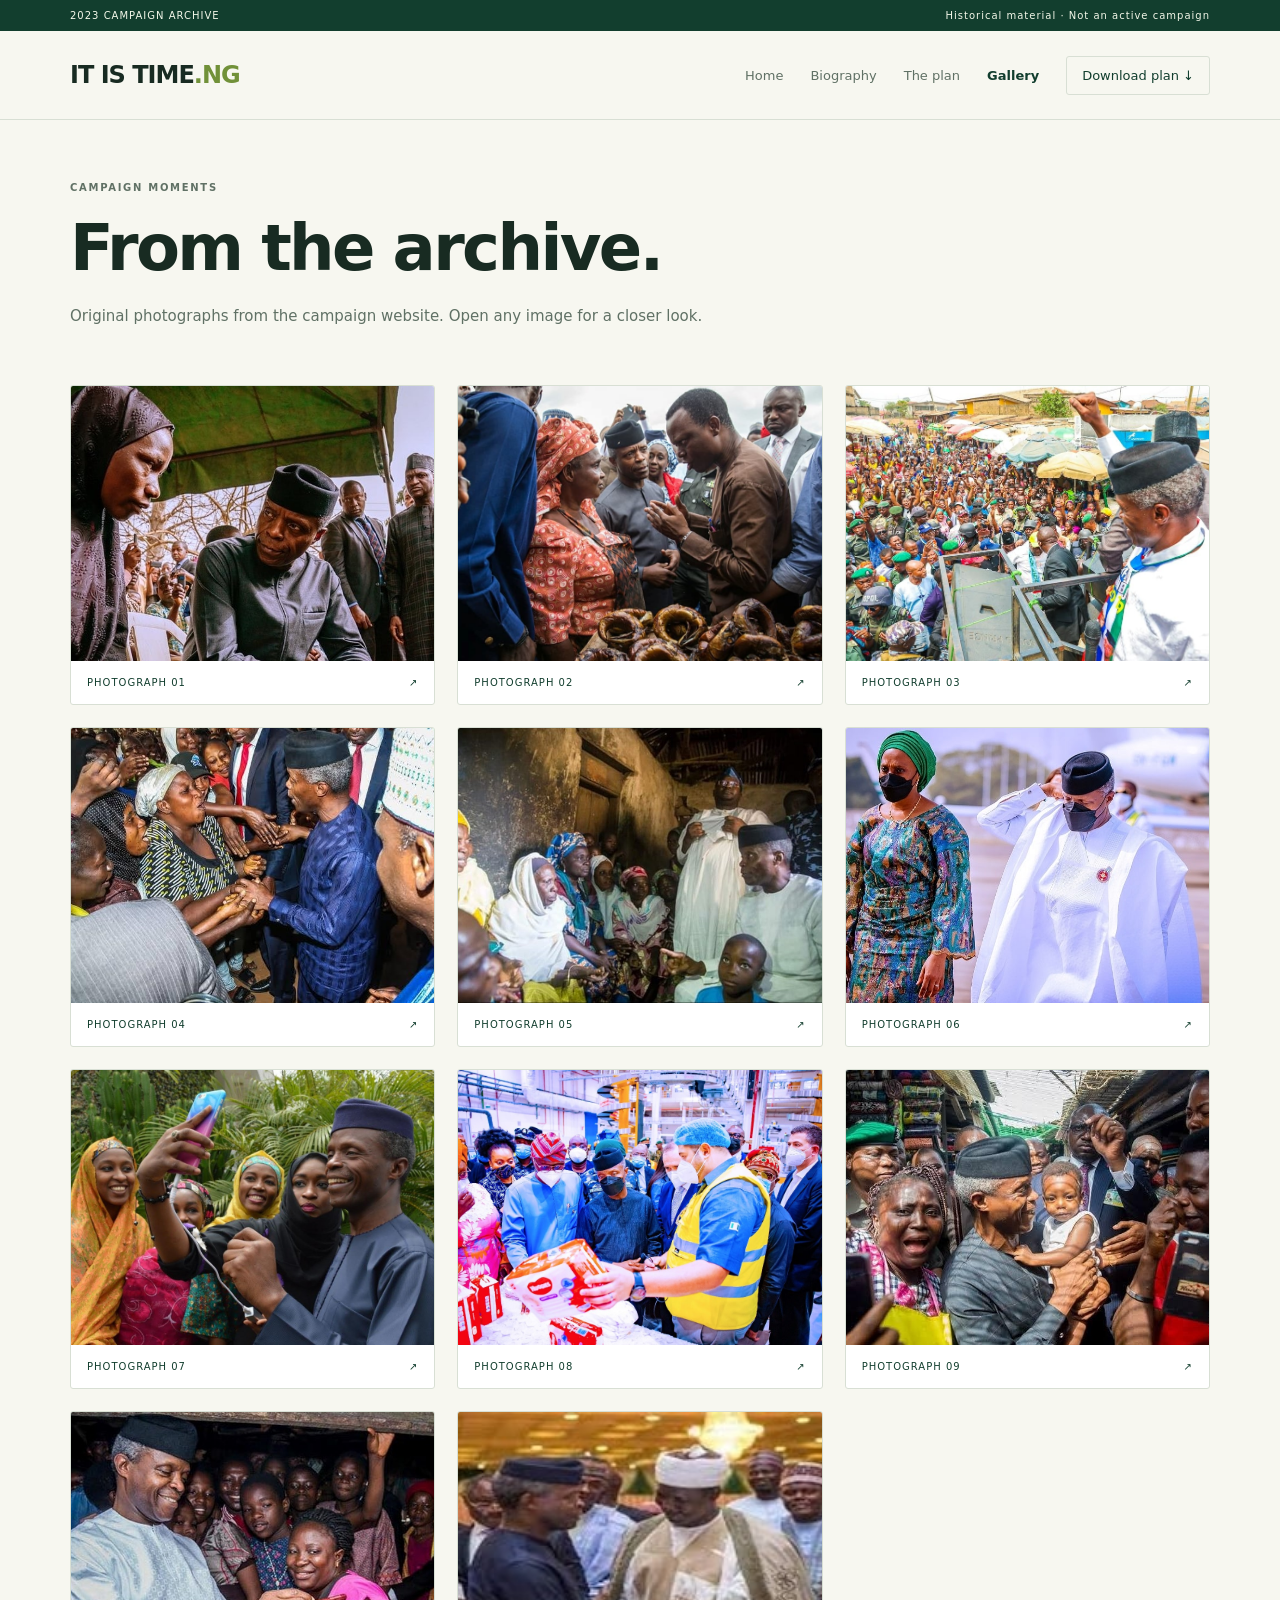
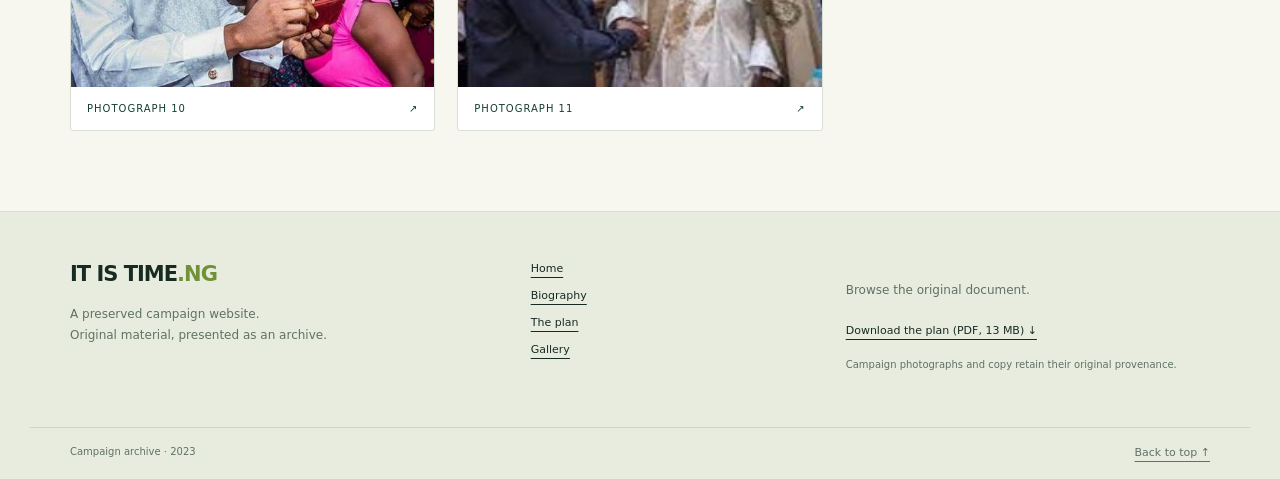
==== commit d73d8158: "Restore campaign archive with responsive layouts and working media navigation" ====
--- a/gallery.html
+++ b/gallery.html
@@ -1,304 +1,5 @@
 <!doctype html>
-<html lang="en">
-    
-<!-- Mirrored from templates.envytheme.com/poxo/default/gallery.html by HTTrack Website Copier/3.x [XR&CO'2014], Thu, 12 May 2022 12:22:24 GMT -->
-<head>
-        <!-- Required meta tags -->
-        <meta charset="utf-8">
-        <meta name="viewport" content="width=device-width, initial-scale=1, shrink-to-fit=no">
-        <link rel="stylesheet" href="itistime/css/bootstrap.min.css">
-        <link rel="stylesheet" href="itistime/css/font-awesome.min.css">
-        <link rel="stylesheet" href="itistime/style.css">
-        <!-- Bootstrap Min CSS -->
-        <link rel="stylesheet" href="assets/css/bootstrap.min.css">
-        <!-- Animate Min CSS -->
-        <link rel="stylesheet" href="assets/css/animate.min.css">
-        <!-- Font Awesome Min CSS -->
-        <link rel="stylesheet" href="assets/css/fontawesome.min.css">
-        <!-- Owl Carousel Min CSS -->
-        <link rel="stylesheet" href="assets/css/owl.carousel.min.css">
-        <!-- Odometer Min CSS -->
-        <link rel="stylesheet" href="assets/css/odometer.min.css">
-        <!-- Magnific Popup Min CSS -->
-        <link rel="stylesheet" href="assets/css/magnific-popup.min.css">
-        <!-- FlatIcon CSS -->
-        <link rel="stylesheet" href="assets/css/flaticon.css">
-        <!-- MeanMenu CSS -->
-        <link rel="stylesheet" href="assets/css/meanmenu.css">
-        <!-- Swiper Min CSS -->
-        <link rel="stylesheet" href="assets/css/swiper.min.css">
-        <!-- Style CSS -->
-        <link rel="stylesheet" href="assets/css/style.css">
-        <!-- Responsive CSS -->
-        <link rel="stylesheet" href="assets/css/responsive.css">
-
-        <title>Gallery</title>
-
-        <link rel="icon" type="image/png" href="itistime/Images/logo6.png">
-    </head>
-
-    <body>
-<!-- Start Header Area -->
-<header class="header-area">
-
-    <!-- Start Navbar Area -->
-    <div class="navbar-area">
-        <div class="container">
-        <div class="poxo-responsive-nav">
-            <div class="container">
-                <div class="poxo-responsive-menu">
-                    <div class="logo">
-                        <a href="index.html">
-                            <img src="itistime/Images/logo6.png" alt="logo" style="height: 50px;">
-                        </a>
-                    </div>
-                </div>
-            </div>
-        </div>
-        </div>
-<div class="container">
-        <div class="poxo-nav">
-            <div>
-                <nav class="navbar navbar-expand-md navbar-light">
-                    <a class="navbar-brand" href="index.html">
-                        <img src="itistime/Images/logo6.png" alt="logo" style="height: 50px;">
-                    </a>
-
-                    <div class="collapse navbar-collapse mean-menu" id="navbarSupportedContent">
-                        <ul class="navbar-nav">
-                            <li class="nav-item"><a href="index.html" class="nav-link">Home</a></li>
-
-                            <li class="nav-item"><a href="itistime/biography.html" class="nav-link">Biography</a></li>
-
-                            <li class="nav-item"><a href="#" class="nav-link">The Plan <i class="fas fa-chevron-down"></i></a>
-                                <ul class="dropdown-menu">
-                                    <li class="nav-item"><a href="itistime/unified.html" class="nav-link">A Unified Country</a></li>
-
-                                    <li class="nav-item"><a href="itistime/safecountry.html" class="nav-link">A Safe Country For All</a></li>
-
-                                    <li class="nav-item"><a href="itistime/jobs.html" class="nav-link">Jobs and Opportunity</a></li>
-
-                                    <li class="nav-item"><a href="itistime/investinginpeople.html" class="nav-link">Investing in People</a></li>
-                                
-                                    <li class="nav-item"><a href="itistime/infrastructure.html" class="nav-link">Infrastructure</a></li>
-
-                                    <li class="nav-item"><a href="itistime/energy.html" class="nav-link">Achieving Energy Security for Nigeria</a></li>
-
-                                    <li class="nav-item"><a href="itistime/inclusive.html" class="nav-link">An Inclusive Society</a></li>
-
-                                    <li class="nav-item"><a href="itistime/foreignpolicy.html" class="nav-link">Foreign Policy</a></li>
-                                </ul>
-                            </li>
-
-                            <li class="nav-item"><a href="itistime/plan.pdf" class="nav-link">Download Plan</a></li>
-
-                            <li class="nav-item"><a href="gallery.html" class="nav-link active">Gallery</i></a></li>
-                        </ul>
-
-                    </div>
-                </nav>
-            </div>
-        </div>
-    </div>
-    </div>
-    </div>
-    <!-- End Navbar Area -->
-
-</header>
-        <!-- End Header Area -->
-
-        <!-- Start Page Title Area -->
-        <div class="page-title-area item-bg3 jarallax" data-jarallax='{"speed": 0.3}'>
-            <div class="container">
-                <div class="page-title-content text-center">
-                    <h2>Gallery Grid</h2>
-                    <ul>
-                        <li><a href="index.html">Home</a></li>
-                        <li>Gallery Grid</li>
-                    </ul>
-                </div>
-            </div>
-        </div>
-        <!-- End Page Title Area -->
-        
-        <!-- Start Gallery Area -->
-        <section class="gallery-area pb-70 favour">
-            <div class="container-fluid">
-                <div class="row">
-                    <div class="col-lg-4 col-sm-6 col-md-6">
-                        <div class="single-gallery-box">
-                            <img src="itistime/Images/Gallery/g1.jpg" alt="image">
-                        </div>
-                    </div>
-
-                    <div class="col-lg-4 col-sm-6 col-md-6">
-                        <div class="single-gallery-box">
-                            <img src="itistime/Images/Gallery/g2.jpg" alt="image">
-                        </div>
-                    </div>
-
-                    <div class="col-lg-4 col-sm-6 col-md-6">
-                        <div class="single-gallery-box">
-                            <img src="itistime/Images/Gallery/g10.jpg" alt="image">
-                        </div>
-                    </div>
-
-                    <div class="col-lg-4 col-sm-6 col-md-6">
-                        <div class="single-gallery-box">
-                            <img src="itistime/Images/Gallery/g7.jpeg" alt="image">
-                        </div>
-                    </div>
-
-                    <div class="col-lg-4 col-sm-6 col-md-6">
-                        <div class="single-gallery-box">
-                            <img src="itistime/Images/Gallery/g8.jpeg" alt="image">
-                        </div>
-                    </div>
-
-                    <div class="col-lg-4 col-sm-6 col-md-6">
-                        <div class="single-gallery-box">
-                            <img src="itistime/Images/Gallery/g9.jpg" alt="image">
-                        </div>
-                    </div>
-
-                    <div class="col-lg-4 col-sm-6 col-md-6">
-                        <div class="single-gallery-box">
-                            <img src="itistime/Images/Gallery/g11.jpg" alt="image">
-                        </div>
-                    </div>
-
-                    <div class="col-lg-4 col-sm-6 col-md-6">
-                        <div class="single-gallery-box">
-                            <img src="itistime/Images/Gallery/g12.jpeg" alt="image">
-                        </div>
-                    </div>
-
-                    <div class="col-lg-4 col-sm-6 col-md-6">
-                        <div class="single-gallery-box">
-                            <img src="itistime/Images/Gallery/g6.jpeg" alt="image">
-
-                            <div class="gallery-content">
-                                <h3><a href="#">National Action Party</a></h3>
-                                <span class="category">Party</span>
-                            </div>
-
-                            <div class="plus-icon">
-                                <a href="assets/img/gallery/9.jpg" class="popup-btn">
-                                    <span></span>
-                                </a>
-                            </div>
-                        </div>
-                    </div>
-                </div>
-            </div>
-        </section>
-        <!-- End Gallery Area -->
-
-        <!-- Start Footer Area -->
-        <footer class="container-fluid sp-md-3 clearfix footer-2">
-
-            <div class="container epd-x " style="padding-bottom: 60px;">
-                <div class="col-lg-4 col-md-6 footer-2-column epd-x-r">
-                    <!-- <h3 class="section-sub-heading-left-4">IT IS TIME</h3> -->
-                    <center><img src="itistime/Images/logo7.png" alt="logo" style="height: 150px; padding-bottom: 20px;"></center>
-
-                    <p class="ff-abee fz-15 tc-8 kh-26 pd-y-t-10 pd-y-b-35">To rapidly develop Nigeria and truly make her great again, start by choosing a better leader.</p><br/><br/><br/>
-                </div>
-               
-                <div class="col-lg-4 col-md-6 footer-2-column pd-x-l-65 epd-x-r clearfix" style="padding-bottom: 50px;">
-                    <h3 class="section-sub-heading-left-4">gallery</h3>
-                    <ul>
-                        <li class="footer-2-gallery pd-y-t-10 fl pd-x-r-10">
-                            <img src="itistime/Images/Footer/f1.jpg" alt="" width="60px">
-                        </li>
-                        <li class="footer-2-gallery pd-y-t-10 fl pd-x-r-10">
-                            <img src="itistime/Images/Footer/f2.jpg" alt="" width="60px">
-                        </li>
-                        
-                        <li class="footer-2-gallery pd-y-t-10 fl pd-x-r-10">
-                            <img src="itistime/Images/Footer/f4.jpg" alt="" width="60px">
-                        </li>
-                        <li class="footer-2-gallery pd-y-t-10 fl pd-x-r-10">
-                            <img src="itistime/Images/Footer/f3.jpg" alt="" width="60px">
-                        </li>
-                        <li class="footer-2-gallery pd-y-t-10 fl pd-x-r-10">
-                            <img src="itistime/Images/Footer/f5.jpg" alt="" width="60px">
-                        </li>
-                        <li class="footer-2-gallery pd-y-t-10 fl pd-x-r-10">
-                            <img src="itistime/Images/Footer/f6.jpg" alt="" width="60px">
-                        </li>
-                        <li class="footer-2-gallery pd-y-t-10 fl pd-x-r-10">
-                            <img src="itistime/Images/Footer/f8.jpg" alt="" width="60px">
-                        </li>
-                        <li class="footer-2-gallery pd-y-t-10 fl pd-x-r-10">
-                            <img src="itistime/Images/Footer/f9.jpg" alt="" width="60px">
-                        </li>
-                    </ul>
-
-                </div>
-                <div class="col-lg-4 col-md-6 footer-2-column pd-x-l-40 epd-x-r">
-                    <h3 class="section-sub-heading-left-4">contact</h3>
-                    <ul>
-                        <!-- <li class="footer-2-contact pd-y-t-10 pd-y-b-25"><i class="tc-2 fz-22 fa fa-phone"></i><span class="tc-8 pd-x-l-15 lh-10 fz-16 ff-abee fw-n">+234800000000</span></li> -->
-                        <!-- <li class="footer-2-contact pd-y-t-10 pd-y-b-25"><i class="tc-2 fz-22 fa fa-map-marker"></i><span class="tc-8 pd-x-l-15 lh-10 fz-16 ff-abee fw-n">120D, Strikerate st, US1010A</span></li> -->
-                        <li class="footer-2-contact pd-y-t-10"><i class="tc-2 fz-22 fa fa-paper-plane"></i><span class="tc-8 pd-x-l-15 lh-10 fz-16 ff-abee fw-n">info@itistime.ng</span></li>
-                        <br/>
-
-                    </ul>
-                    <ul class="footer-3-social" style="padding-top: 50px; padding-left: 15px;">
-                        <li class="tc-6 dib"><a href="https://www.facebook.com/profile.php?id=100076336263565" class="db"><i class="fa fa-facebook"></i></a></li>
-                        <li class="tc-6 dib"><a href="https://www.instagram.com/p/CcLjNu8j-Pu/?igshid=MDJmNzVkMjY=" class="db"><i class="fa fa-instagram"></i></a></li>
-                        <li class="tc-6 dib"><a href="https://twitter.com/ItIsTimeNG?t=brwU2X5fKikYbGHgkA--RA&s=09" class="db"><i class="fa fa-twitter"></i></a></li>
-                    </ul>
-                </div>
-                <div class="clr"></div>
-               
-            </div>
-        </footer>
-        
-        <!-- footer-two start -->
-        
-        <footer class="container-fluid epd-x pd-y-25 tc-bg-5">
-            <div class="container epd-x">
-                <div class="col-sm-12 epd-x">
-                    <center><p class="fz-13 ff-abee lh-13 fw-n tc-8">Copyrights &copy; 2022 ItIsTime. All Rights Reserved</p></center>
-                </div>
-                
-            </div>
-        </footer>
-        <!-- End Footer Area -->
-
-        <div class="go-top"><i class="fas fa-chevron-up"></i><i class="fas fa-chevron-up"></i></div>
-
-        <!-- jQuery Min JS -->
-        <script data-cfasync="false" src="../../cdn-cgi/scripts/5c5dd728/cloudflare-static/email-decode.min.js"></script><script src="assets/js/jquery.min.js"></script>
-        <!-- Popper Min JS -->
-        <script src="assets/js/popper.min.js"></script>
-        <!-- Bootstrap Min JS -->
-        <script src="assets/js/bootstrap.min.js"></script>
-        <!-- Owl Carousel Min JS -->
-        <script src="assets/js/owl.carousel.min.js"></script>
-        <!-- Magnific Popup Min JS -->
-        <script src="assets/js/jquery.magnific-popup.min.js"></script>
-        <!-- Appear Min JS -->
-        <script src="assets/js/jquery.appear.min.js"></script>
-        <!-- Odometer Min JS -->
-        <script src="assets/js/odometer.min.js"></script>
-        <!-- Swiper Min JS -->
-        <script src="assets/js/swiper.min.js"></script>
-        <!-- Parallax Min JS -->
-        <script src="assets/js/parallax.min.js"></script>
-        <!-- MeanMenu JS -->
-        <script src="assets/js/jquery.meanmenu.js"></script>
-        <!-- WOW Min JS -->
-        <script src="assets/js/wow.min.js"></script>
-        <!-- Form Validator Min JS -->
-        <script src="assets/js/form-validator.min.js"></script>
-        <!-- Contact Form Min JS -->
-        <script src="assets/js/contact-form-script.js"></script>
-        <!-- Main JS -->
-        <script src="assets/js/main.js"></script>
-    </body>
-
-<!-- Mirrored from templates.envytheme.com/poxo/default/gallery.html by HTTrack Website Copier/3.x [XR&CO'2014], Thu, 12 May 2022 12:22:40 GMT -->
-</html>+<html lang="en"><head><meta charset="utf-8"><meta name="viewport" content="width=device-width,initial-scale=1"><meta name="description" content="Explore the preserved It Is Time campaign archive: biography, original policy topics and photographs."><meta name="theme-color" content="#123e2e"><title>Gallery · It Is Time Archive</title><link rel="icon" href="itistime/Images/logo6.png"><link rel="stylesheet" href="assets/site.css"><script src="assets/site.js" defer></script></head>
+<body><a class="skip" href="#main">Skip to content</a><div class="archive-banner"><div class="wrap"><span>2023 CAMPAIGN ARCHIVE</span><span>Historical material · Not an active campaign</span></div></div>
+<header class="site-header"><div class="wrap header-row"><a class="wordmark" href="index.html" aria-label="It Is Time archive home">IT IS TIME<span>.NG</span></a><button class="menu-toggle" type="button" aria-expanded="false" aria-controls="main-nav">Menu <span aria-hidden="true">☰</span></button><nav id="main-nav" aria-label="Main navigation"><a href="index.html">Home</a><a href="itistime/biography.html">Biography</a><a href="plan.html">The plan</a><a href="gallery.html" aria-current="page">Gallery</a><a class="nav-download" href="itistime/plan.pdf" download>Download plan <span aria-hidden="true">↓</span></a></nav></div></header>
+<main id="main" tabindex="-1"><section class="wrap page-intro"><p class="eyebrow">CAMPAIGN MOMENTS</p><h1>From the archive.</h1><p>Original photographs from the campaign website. Open any image for a closer look.</p></section><section class="wrap gallery-grid" aria-label="Campaign photographs"><button class="gallery-item" type="button" id="photo-1" data-photo="itistime/Images/Gallery/g1.jpg" data-photo-index="0" aria-label="Open archived photograph 1"><img src="itistime/Images/Gallery/g1.jpg" alt="Archived campaign photograph 1" loading="lazy"><span><span>PHOTOGRAPH 01</span><span aria-hidden="true">↗</span></span></button><button class="gallery-item" type="button" id="photo-2" data-photo="itistime/Images/Gallery/g2.jpg" data-photo-index="1" aria-label="Open archived photograph 2"><img src="itistime/Images/Gallery/g2.jpg" alt="Archived campaign photograph 2" loading="lazy"><span><span>PHOTOGRAPH 02</span><span aria-hidden="true">↗</span></span></button><button class="gallery-item" type="button" id="photo-3" data-photo="itistime/Images/Gallery/g10.jpg" data-photo-index="2" aria-label="Open archived photograph 3"><img src="itistime/Images/Gallery/g10.jpg" alt="Archived campaign photograph 3" loading="lazy"><span><span>PHOTOGRAPH 03</span><span aria-hidden="true">↗</span></span></button><button class="gallery-item" type="button" id="photo-4" data-photo="itistime/Images/Gallery/g7.jpeg" data-photo-index="3" aria-label="Open archived photograph 4"><img src="itistime/Images/Gallery/g7.jpeg" alt="Archived campaign photograph 4" loading="lazy"><span><span>PHOTOGRAPH 04</span><span aria-hidden="true">↗</span></span></button><button class="gallery-item" type="button" id="photo-5" data-photo="itistime/Images/Gallery/g8.jpeg" data-photo-index="4" aria-label="Open archived photograph 5"><img src="itistime/Images/Gallery/g8.jpeg" alt="Archived campaign photograph 5" loading="lazy"><span><span>PHOTOGRAPH 05</span><span aria-hidden="true">↗</span></span></button><button class="gallery-item" type="button" id="photo-6" data-photo="itistime/Images/Gallery/g9.jpg" data-photo-index="5" aria-label="Open archived photograph 6"><img src="itistime/Images/Gallery/g9.jpg" alt="Archived campaign photograph 6" loading="lazy"><span><span>PHOTOGRAPH 06</span><span aria-hidden="true">↗</span></span></button><button class="gallery-item" type="button" id="photo-7" data-photo="itistime/Images/Gallery/g11.jpg" data-photo-index="6" aria-label="Open archived photograph 7"><img src="itistime/Images/Gallery/g11.jpg" alt="Archived campaign photograph 7" loading="lazy"><span><span>PHOTOGRAPH 07</span><span aria-hidden="true">↗</span></span></button><button class="gallery-item" type="button" id="photo-8" data-photo="itistime/Images/Gallery/g12.jpeg" data-photo-index="7" aria-label="Open archived photograph 8"><img src="itistime/Images/Gallery/g12.jpeg" alt="Archived campaign photograph 8" loading="lazy"><span><span>PHOTOGRAPH 08</span><span aria-hidden="true">↗</span></span></button><button class="gallery-item" type="button" id="photo-9" data-photo="itistime/Images/Gallery/g6.jpeg" data-photo-index="8" aria-label="Open archived photograph 9"><img src="itistime/Images/Gallery/g6.jpeg" alt="Archived campaign photograph 9" loading="lazy"><span><span>PHOTOGRAPH 09</span><span aria-hidden="true">↗</span></span></button><button class="gallery-item" type="button" id="photo-10" data-photo="itistime/Images/Gallery/g3.jpg" data-photo-index="9" aria-label="Open archived photograph 10"><img src="itistime/Images/Gallery/g3.jpg" alt="Archived campaign photograph 10" loading="lazy"><span><span>PHOTOGRAPH 10</span><span aria-hidden="true">↗</span></span></button><button class="gallery-item" type="button" id="photo-11" data-photo="itistime/Images/Gallery/g5.jpg" data-photo-index="10" aria-label="Open archived photograph 11"><img src="itistime/Images/Gallery/g5.jpg" alt="Archived campaign photograph 11" loading="lazy"><span><span>PHOTOGRAPH 11</span><span aria-hidden="true">↗</span></span></button></section><dialog class="media-dialog photo-dialog" id="photo-dialog" aria-labelledby="photo-title"><div class="dialog-heading"><h2 id="photo-title">Archived campaign photograph</h2><button type="button" data-close-dialog>Close ×</button></div><img id="expanded-photo" alt="Selected archived campaign photograph"><div class="photo-controls"><button class="button button-light" type="button" id="previous-photo" aria-label="Previous photograph">← Previous</button><p id="photo-count" role="status" aria-live="polite"></p><button class="button button-light" type="button" id="next-photo" aria-label="Next photograph">Next →</button></div></dialog></main><footer class="site-footer"><div class="wrap footer-grid"><div><a class="wordmark" href="index.html">IT IS TIME<span>.NG</span></a><p>A preserved campaign website.<br>Original material, presented as an archive.</p></div><nav aria-label="Footer navigation"><a href="index.html">Home</a><a href="itistime/biography.html">Biography</a><a href="plan.html">The plan</a><a href="gallery.html" aria-current="page">Gallery</a></nav><div><p>Browse the original document.</p><a href="itistime/plan.pdf" download>Download the plan (PDF, 13 MB) ↓</a><p class="small">Campaign photographs and copy retain their original provenance.</p></div></div><div class="wrap footer-bottom"><span>Campaign archive · 2023</span><a href="#main">Back to top ↑</a></div></footer></body></html>
--- a/assets/site.css
+++ b/assets/site.css
@@ -0,0 +1,5 @@
+:root{--ink:#182b22;--green:#123e2e;--muted:#607165;--paper:#f7f7f0;--line:#d8dfd4;--accent:#ddeb9a}*{box-sizing:border-box}html{scroll-behavior:smooth;scroll-padding-top:105px}body{margin:0;color:var(--ink);background:var(--paper);font-family:system-ui,-apple-system,BlinkMacSystemFont,'Segoe UI',sans-serif}a{color:inherit}button,input{font:inherit}button{cursor:pointer}button:disabled{cursor:default}img{display:block;max-width:100%;height:auto}.wrap{max-width:1220px;margin:auto;padding:0 40px}.skip{position:fixed;left:12px;top:-100px;z-index:30;padding:14px;background:white;color:var(--green)}.skip:focus{top:12px}a:focus-visible,button:focus-visible,input:focus-visible{outline:3px solid #719139;outline-offset:5px}.archive-banner{background:var(--green);color:#f3f7e9;font-size:10px;letter-spacing:1px}.archive-banner .wrap{display:flex;justify-content:space-between;padding-top:10px;padding-bottom:10px}.site-header{position:sticky;top:0;z-index:10;background:var(--paper);border-bottom:1px solid var(--line)}.header-row{min-height:88px;display:flex;align-items:center;justify-content:space-between;gap:30px}.wordmark{font-weight:900;font-size:24px;text-decoration:none;letter-spacing:-1px;white-space:nowrap}.wordmark span{color:#719139}.site-header nav{display:flex;gap:27px;align-items:center}.site-header nav a{text-decoration:none;font-size:13px;color:var(--muted);padding:10px 0}.site-header nav a[aria-current=page]{color:var(--green);font-weight:750}.site-header nav a:hover{text-decoration:underline;text-underline-offset:6px}.site-header nav a.nav-download{border:1px solid var(--line);padding:11px 15px;border-radius:3px;color:var(--green)}.menu-toggle{display:none;border:1px solid var(--line);background:transparent;padding:10px 12px;border-radius:3px;color:var(--green);font-size:12px}.hero{display:grid;grid-template-columns:1fr 1.06fr;gap:50px;padding-top:52px;padding-bottom:60px;align-items:center}.eyebrow{font-size:10px;line-height:1.5;font-weight:750;letter-spacing:1.7px;color:var(--muted);margin:0 0 20px}.hero h1{font-size:clamp(74px,9vw,124px);font-weight:850;line-height:.89;letter-spacing:-6px;margin:0 0 26px}.hero h1 span{color:var(--green)}.hero-intro{font-size:16px;line-height:1.7;max-width:405px;color:var(--muted)}.actions{display:flex;gap:12px;flex-wrap:wrap;margin-top:28px}.button{display:inline-flex;justify-content:center;align-items:center;gap:18px;text-decoration:none;font-size:12px;font-weight:700;padding:14px 19px;border:1px solid var(--green);border-radius:3px;color:white;background:var(--green);min-height:44px}.button:hover{background:#23553d}.button-light{color:var(--green);background:transparent;border-color:var(--line)}.button-light:hover{background:#edf1df}.hero-note{font-size:10px;line-height:1.6;color:var(--muted);margin-top:24px}.hero-media{margin:0;background:var(--green);border-radius:4px;overflow:hidden}.hero-media>img{width:100%;height:480px;object-fit:cover;object-position:center}.hero-media figcaption{display:flex;justify-content:space-between;gap:12px;color:#f1f3e3;padding:18px;font-size:10px;letter-spacing:.5px}.hero-media figcaption span:first-child{color:var(--accent);font-size:9px;letter-spacing:1.5px}.topic-band{padding:65px 0 72px;background:#edf1e6;border-block:1px solid var(--line)}.section-heading{display:flex;justify-content:space-between;align-items:end;gap:45px;margin-bottom:35px}h2{font-size:38px;line-height:1.15;letter-spacing:-1.4px;margin:0}.section-heading>p{max-width:335px;color:var(--muted);font-size:14px;line-height:1.7;margin:0}.topic-grid{display:grid;grid-template-columns:repeat(3,minmax(0,1fr));gap:16px}.topic-card{display:flex;flex-direction:column;border:1px solid var(--line);padding:27px 24px;text-decoration:none;background:var(--paper);border-radius:3px;transition:border-color .15s,transform .15s;min-height:260px}.topic-card:hover{border-color:#799054;transform:translateY(-3px)}.topic-number{font-size:11px;color:#83946b}.topic-card h3{font-size:20px;line-height:1.25;letter-spacing:-.6px;margin:18px 0 12px}.topic-card p{font-size:12px;line-height:1.7;color:var(--muted);margin:0 0 20px}.card-link{margin-top:auto;display:flex;justify-content:space-between;gap:12px;font-size:10px;font-weight:650;color:var(--green)}.about-strip{display:grid;grid-template-columns:250px 1fr;align-items:center;gap:75px;padding-top:85px;padding-bottom:85px}.about-strip>img{width:250px;height:310px;object-fit:cover;object-position:50% 24%;border-radius:4px}.about-strip p:not(.eyebrow){font-size:14px;line-height:1.8;color:var(--muted);max-width:510px}.text-link{font-size:12px;font-weight:750;color:var(--green);text-underline-offset:5px;line-height:1.6}.gallery-preview{padding-bottom:80px}.preview-grid{display:grid;grid-template-columns:repeat(3,1fr);gap:18px}.preview-grid img{width:100%;height:245px;object-fit:cover;border-radius:3px}.page-intro{padding-top:60px;padding-bottom:40px}.page-intro h1,.article-heading h1{font-size:clamp(38px,5vw,68px);line-height:1.05;letter-spacing:-2.6px;margin:0 0 22px;max-width:870px}.page-intro>p:not(.eyebrow){color:var(--muted);font-size:15px;line-height:1.7}.search-row{display:flex;align-items:end;gap:20px;margin-top:35px}.search-row label{font-size:11px;font-weight:650;flex:1;max-width:580px}.search-row input{display:block;width:100%;margin-top:9px;padding:15px;border:1px solid #b5c2ac;border-radius:3px;background:white;color:var(--ink);font-size:14px;min-height:48px}.search-row .button{min-height:49px}#search-status{font-size:11px;margin:15px 0 0}.plan-grid{padding-bottom:75px}.empty-state{padding-bottom:90px}.empty-state h2{font-size:25px}.empty-state p{color:var(--muted)}.article-heading{padding-top:42px;padding-bottom:30px}.back-link{display:inline-block;font-size:11px;color:var(--muted);text-decoration:none;margin-bottom:32px}.archive-note{font-size:12px;line-height:1.8;color:var(--muted);max-width:750px;border-left:2px solid #b2c78e;padding-left:15px;margin:0}.article-layout{display:flex;gap:60px;align-items:flex-start;padding-top:25px;padding-bottom:85px}.article-nav{flex:0 0 235px;position:sticky;top:115px;max-height:calc(100vh - 130px);overflow:auto;padding:0 12px 15px 0}.article-nav .eyebrow{margin-bottom:14px}.article-nav ol{padding-left:18px;margin:0 0 24px}.article-nav li{font-size:11px;line-height:1.6;color:var(--muted);margin:0 0 10px}.article-nav a{text-decoration:none}.article-nav a:hover{text-decoration:underline}.article-nav .button{font-size:10px;padding:11px;gap:8px}.prose{font-size:16px;line-height:1.95;max-width:760px;flex:1;min-width:0}.prose p{margin:0 0 22px}.prose h2{font-size:27px;line-height:1.3;margin:40px 0 20px;letter-spacing:-.7px}.prose h3{font-size:19px;line-height:1.5;letter-spacing:-.3px;margin:35px 0 15px}.prose ul,.prose ol{padding-left:25px;margin:18px 0 28px}.prose li{padding-left:6px;margin:10px 0}.prose>h2:first-child,.prose>h3:first-child{margin-top:0}.article-next{display:flex;justify-content:space-between;gap:30px;border-top:1px solid var(--line);padding-top:28px;margin-top:40px;font-size:12px;color:var(--green)}.gallery-grid{display:grid;grid-template-columns:repeat(3,minmax(0,1fr));gap:22px;padding-bottom:80px}.gallery-item{padding:0;background:white;border:1px solid var(--line);border-radius:3px;overflow:hidden;color:var(--green);text-align:left}.gallery-item img{width:100%;height:275px;object-fit:cover}.gallery-item>span{display:flex;justify-content:space-between;gap:12px;padding:16px;font-size:10px;letter-spacing:1px}.gallery-item:hover{border-color:#789253}.media-dialog{padding:20px;border:1px solid var(--line);border-radius:6px;max-width:1000px;width:calc(100% - 40px);max-height:calc(100% - 40px);color:var(--ink);background:var(--paper)}.media-dialog::backdrop{background:#071d15dd}.dialog-heading{display:flex;justify-content:space-between;align-items:center;gap:20px;margin-bottom:18px}.dialog-heading h2{font-size:20px;letter-spacing:-.4px;line-height:1.4}.dialog-heading button{border:1px solid var(--line);background:white;border-radius:3px;padding:10px 12px;color:var(--ink);font-size:12px;min-height:44px;white-space:nowrap}.media-dialog video{width:100%;max-height:65vh;background:#091a10}.media-dialog>p{font-size:12px;line-height:1.6;color:var(--muted);margin:12px 0 0}.photo-dialog{width:fit-content;max-width:calc(100vw - 40px)}.photo-dialog>img{max-height:65vh;max-width:100%;width:auto;margin:auto;object-fit:contain;background:#edf1e6}.photo-controls{display:flex;justify-content:space-between;align-items:center;gap:15px;margin-top:18px}.photo-controls p{font-size:11px;color:var(--muted);white-space:nowrap}.photo-controls .button{padding:11px 13px;font-size:11px}.site-footer{padding:50px 0 20px;background:#e7ecdf;border-top:1px solid var(--line)}.footer-grid{display:grid;grid-template-columns:1.1fr .7fr 1fr;gap:60px}.site-footer .wordmark{font-size:21px}.site-footer p{font-size:12px;color:var(--muted);line-height:1.8;margin:18px 0}.site-footer p.small{font-size:10px}.site-footer nav{display:flex;flex-direction:column;gap:14px}.site-footer nav a,.site-footer a:not(.wordmark){font-size:11px;text-underline-offset:5px}.footer-bottom{display:flex;justify-content:space-between;border-top:1px solid #cbd5c2;padding-top:18px;margin-top:35px;font-size:10px;color:var(--muted)}[hidden]{display:none!important}body:has(dialog[open]){overflow:hidden}
+@media(max-width:900px){.wrap{padding-left:26px;padding-right:26px}.header-row{gap:20px}.site-header nav{gap:18px}.hero{gap:30px}.hero h1{font-size:85px}.hero-media>img{height:440px}.hero-media figcaption{flex-direction:column;gap:5px}.hero-intro{font-size:14px}.topic-grid{grid-template-columns:repeat(2,minmax(0,1fr))}.gallery-grid{grid-template-columns:repeat(2,minmax(0,1fr))}.about-strip{gap:40px}.article-layout{gap:35px}.article-nav{flex-basis:190px}}
+@media(max-width:700px){html{scroll-padding-top:82px}.wrap{padding-left:20px;padding-right:20px}.archive-banner{font-size:8px;letter-spacing:.6px}.archive-banner .wrap{gap:10px}.archive-banner .wrap span:last-child{text-align:right;max-width:190px}.header-row{min-height:72px;flex-wrap:wrap;gap:0;align-content:center}.wordmark{font-size:23px}.menu-toggle{display:flex;gap:14px;align-items:center}.site-header nav{display:none;flex-basis:100%;padding-top:18px;padding-bottom:22px;flex-direction:column;gap:4px;align-items:stretch}.site-header nav.open{display:flex}.site-header nav a{padding:12px 8px;font-size:14px}.site-header nav a.nav-download{margin-top:8px;text-align:center}.hero{grid-template-columns:1fr;padding-top:35px;padding-bottom:40px;gap:30px}.hero h1{font-size:90px;letter-spacing:-4px;line-height:.92}.hero .eyebrow{font-size:9px}.hero-intro{font-size:14px;max-width:420px}.hero-media>img{height:330px}.hero-media figcaption{flex-direction:row;font-size:9px}.hero-note{margin-bottom:0}.topic-band{padding:40px 0 45px}.section-heading{display:block;margin-bottom:25px}.section-heading>p{margin-top:20px}.section-heading .text-link{display:inline-block;margin-top:22px}h2{font-size:31px;letter-spacing:-1px}.topic-grid{grid-template-columns:1fr;gap:13px}.topic-card{min-height:225px;padding:24px}.about-strip{grid-template-columns:110px 1fr;gap:22px;padding-top:45px;padding-bottom:45px}.about-strip>img{width:110px;height:185px}.about-strip h2{font-size:23px;letter-spacing:-.5px}.about-strip p:not(.eyebrow){font-size:12px}.about-strip .eyebrow{font-size:8px;margin-bottom:12px}.preview-grid{grid-template-columns:1fr;gap:14px}.preview-grid img{height:235px}.gallery-preview{padding-bottom:45px}.page-intro{padding-top:40px;padding-bottom:30px}.page-intro h1,.article-heading h1{font-size:42px;letter-spacing:-1.8px}.page-intro>p:not(.eyebrow){font-size:13px}.search-row{display:block}.search-row .button{margin-top:16px}.plan-grid{padding-bottom:45px}.article-heading{padding-top:30px}.article-layout{display:block;padding-top:5px;padding-bottom:45px}.article-nav{position:static;max-height:none;overflow:visible;margin-bottom:32px;background:#edf1e6;border:1px solid var(--line);padding:20px}.article-nav ol{margin-bottom:0}.article-nav .button{margin-top:20px}.prose{font-size:15px;line-height:1.9}.prose h2{font-size:24px}.prose h3{font-size:18px}.article-next{gap:20px;font-size:11px}.gallery-grid{grid-template-columns:1fr;gap:16px;padding-bottom:45px}.gallery-item img{height:285px}.media-dialog{width:calc(100% - 24px);max-width:calc(100vw - 24px);padding:13px;max-height:calc(100% - 24px)}.dialog-heading h2{font-size:16px}.photo-controls{gap:10px}.photo-controls .button{padding:10px;font-size:10px}.photo-controls p{font-size:10px}.footer-grid{grid-template-columns:1fr;gap:30px}.site-footer{padding-top:35px}.site-footer nav{flex-direction:row;flex-wrap:wrap;gap:20px}.footer-bottom{gap:20px}}
+@media(prefers-reduced-motion:reduce){html{scroll-behavior:auto}.topic-card{transition:none}.topic-card:hover{transform:none}}
+@media print{.archive-banner,.site-header,.site-footer,.article-nav,.article-next,.actions,.media-dialog,.skip{display:none}.wrap{padding:0;max-width:none}.article-layout{display:block;padding:0}.article-heading{padding:0 0 20px}.prose{max-width:none;font-size:11pt;color:black}.archive-note{font-size:9pt}body{background:white}a{text-decoration:none}}
